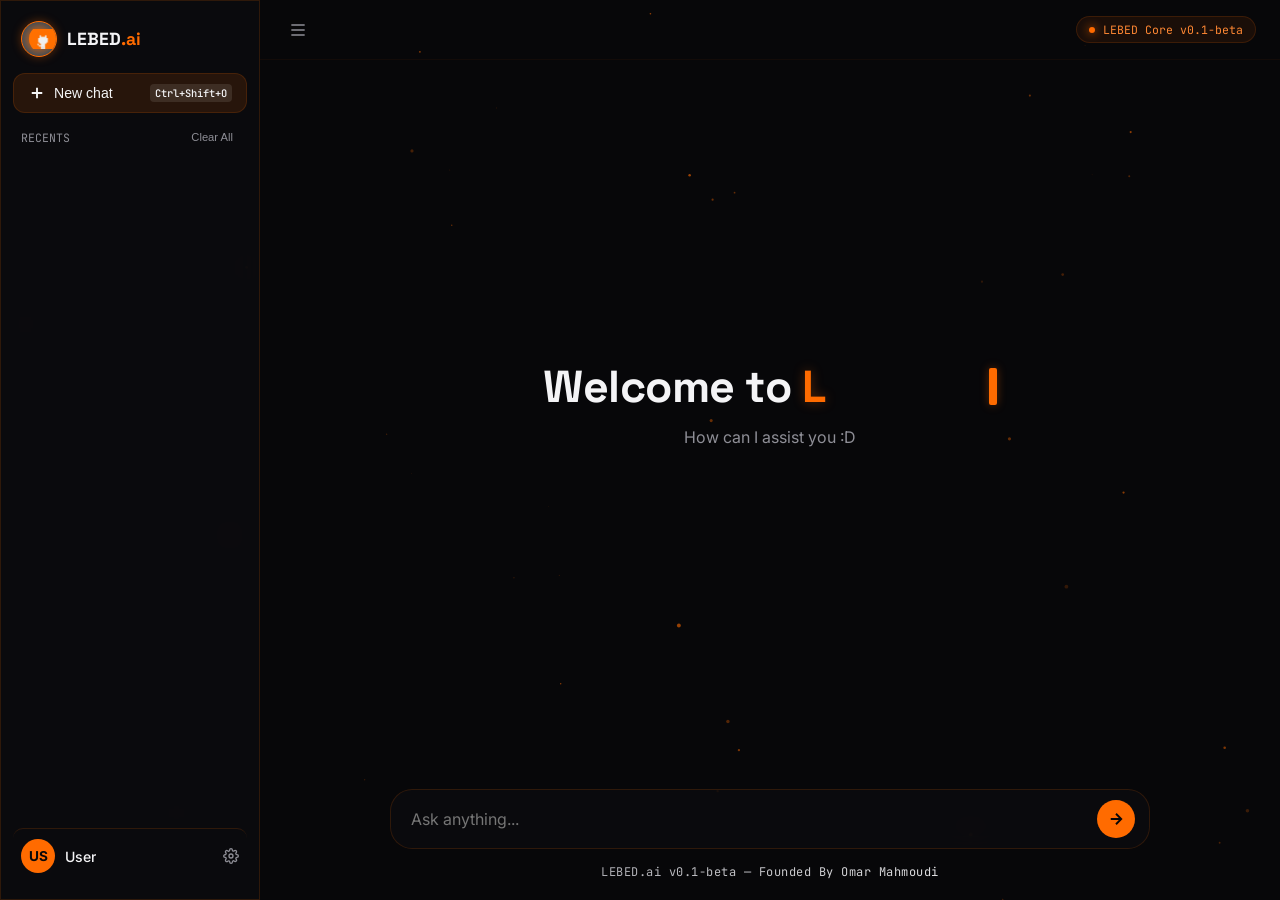
==== index.html @ bb38a50b "Update index.html" ====
<!DOCTYPE html>
<html lang="en">
<head>
<meta charset="UTF-8">
<meta name="viewport" content="width=device-width, initial-scale=1.0, maximum-scale=1.0, user-scalable=no">
<title>LEBED.ai v0.1-beta — Founded By Omar Mahmoudi</title>
<link rel="preconnect" href="https://fonts.googleapis.com">
<link href="https://fonts.googleapis.com/css2?family=Cinzel:wght@700&family=Inter:wght@400;500;600&family=JetBrains+Mono:wght@400;500;700&family=Orbitron:wght@700&family=Press+Start+2P&family=Space+Grotesk:wght@500;600;700&display=swap" rel="stylesheet">
<link rel="stylesheet" href="styles.css">
<link rel="icon" type="image/png" href="logo pref.png">
</head>
  
<body>

<canvas id="canvas-bg"></canvas>

<div class="app-layout">
  
  <aside class="sidebar">
    <div class="sidebar-header">
      <div class="brand">
        <div class="logo-core">
  <img src="logoprof.png" alt="Logo">
</div>
        <div class="brand-title">LEBED<span>.ai</span></div>
      </div>
     
    </div>

    <button class="new-chat-btn" id="newChatBtn">
      <div style="display: flex; align-items: center; gap: 8px;">
        <svg width="18" height="18" fill="none" stroke="currentColor" stroke-width="2.5" viewBox="0 0 24 24"><path d="M12 5v14M5 12h14"></path></svg>
        <span>New chat</span>
      </div>
      <span class="shortcut-tag">Ctrl+Shift+O</span>
    </button>

    <div class="recents-header">
      <span class="recents-title">Recents</span>
      <button class="clear-all-btn" id="clearAllBtn" title="Clear all history">Clear All</button>
    </div>

    <div class="history-list" id="historyList"></div>

    <div class="user-profile" id="userProfileCard">
      <div class="user-info">
        <div class="user-avatar" id="sidebarAvatar">U</div>
        <div class="user-name" id="sidebarUserName">User Profile</div>
      </div>
      <svg width="16" height="16" fill="none" stroke="currentColor" stroke-width="2" viewBox="0 0 24 24" style="color:var(--muted);"><path d="M12 15a3 3 0 100-6 3 3 0 000 6z"/><path d="M19.4 15a1.65 1.65 0 00.33 1.82l.06.06a2 2 0 010 2.83 2 2 0 01-2.83 0l-.06-.06a1.65 1.65 0 00-1.82-.33 1.65 1.65 0 00-1 1.51V21a2 2 0 01-2 2 2 2 0 01-2-2v-.09A1.65 1.65 0 009 19.4a1.65 1.65 0 00-1.82.33l-.06.06a2 2 0 01-2.83 0 2 2 0 010-2.83l.06-.06a1.65 1.65 0 00.33-1.82 1.65 1.65 0 00-1.51-1H3a2 2 0 01-2-2 2 2 0 012-2h.09A1.65 1.65 0 004.6 9a1.65 1.65 0 00-.33-1.82l-.06-.06a2 2 0 010-2.83 2 2 0 012.83 0l.06.06a1.65 1.65 0 001.82.33H9a1.65 1.65 0 001-1.51V3a2 2 0 012-2 2 2 0 012 2v.09a1.65 1.65 0 001 1.51 1.65 1.65 0 001.82-.33l.06-.06a2 2 0 012.83 0 2 2 0 010 2.83l-.06.06a1.65 1.65 0 00-.33 1.82V9a1.65 1.65 0 001.51 1H21a2 2 0 012 2 2 2 0 01-2 2h-.09a1.65 1.65 0 00-1.51 1z"/></svg>
    </div>
    
  </aside>

  <main class="main-workspace">
    <header>
      <div class="header-actions">

         <button id="toggleSidebar" style="background:none; border:none; color:var(--muted); cursor:pointer; padding: 4px; display: flex; align-items: center; justify-content: center;">
        <svg width="20" height="20" fill="none" stroke="currentColor" stroke-width="2" viewBox="0 0 24 24"><path d="M4 6h16M4 12h16M4 18h16"></path></svg>
      </button>
      </div>

      <div class="status-badge">
        <span class="status-dot"></span>
        <span>LEBED Core v0.1-beta</span>
      </div>
    </header>

    <div class="chat-viewport" id="chatViewport">
      <div class="chat-container">
        <div class="hero-greeting" id="heroGreeting">
          <div class="typewriter-title">
            <div id="typewriterContainer"></div><span class="cursor"></span>
          </div>
          <p>How can I assist you :D </p>
        </div>
        <div class="message-list" id="messageList"></div>
      </div>
    </div>

    <div class="input-wrapper">
      <div class="prompt-box">
        <input type="text" id="userInput" class="prompt-input" placeholder="Ask anything..." autocomplete="off">
        <button class="action-btn" id="sendBtn">
          <svg width="18" height="18" fill="none" stroke="currentColor" stroke-width="2.5" viewBox="0 0 24 24"><path d="M5 12h14M12 5l7 7-7 7"></path></svg>
        </button>
      </div>
      <div class="input-footer">
        LEBED.ai v0.1-beta — Founded By Omar Mahmoudi
      </div>
    </div>
  </main>

</div>

<div class="modal-overlay" id="profileModal">
  <div class="modal-card">
    <div class="modal-header">
      <div class="modal-title">User Profile</div>
      <button class="close-modal-btn" onclick="closeModal('profileModal')">&times;</button>
    </div>
    <div class="modal-body">
      <input type="file" id="avatarFileInput" accept="image/*" style="display: none;">
      <div class="avatar-upload-wrapper" id="uploadAvatarTrigger" title="Click to upload image">
        <div class="modal-avatar-preview" id="modalAvatarPreview">U</div>
        <div class="upload-overlay-ic">
          <svg width="22" height="22" fill="none" stroke="currentColor" stroke-width="2" viewBox="0 0 24 24"><path d="M23 19a2 2 0 01-2 2H3a2 2 0 01-2-2V8a2 2 0 012-2h4l2-3h6l2 3h4a2 2 0 012 2z"/><circle cx="12" cy="13" r="4"/></svg>
        </div>
      </div>
      <div class="form-group">
        <label class="form-label">Display Name</label>
        <input type="text" class="form-input" id="nameInput" placeholder="Your Name">
      </div>
    </div>
    <div class="modal-footer">
      <button class="btn btn-cancel" onclick="closeModal('profileModal')">Cancel</button>
      <button class="btn btn-save" id="saveProfileBtn">Save</button>
    </div>
  </div>
</div>

<div class="modal-overlay" id="settingsModal">
  <div class="modal-card">
    <div class="modal-header">
      <div class="modal-title">API Configuration</div>
      <button class="close-modal-btn" onclick="closeModal('settingsModal')">&times;</button>
    </div>
    <div class="modal-body">
      <div class="form-group">
        <label class="form-label">API Endpoint</label>
        <input type="text" class="form-input" id="apiEndpointInput" placeholder="https://openrouter.ai/api/v1/chat/completions">
      </div>
      <div class="form-group">
        <label class="form-label">API Key</label>
        <input type="password" class="form-input" id="apiKeyInput" placeholder="sk-or-v1-...">
      </div>
      <div class="form-group">
        <label class="form-label">Model Name</label>
        <input type="text" class="form-input" id="apiModelInput" placeholder="openai/gpt-4o-mini">
      </div>
    </div>
    <div class="modal-footer">
      <button class="btn btn-cancel" onclick="closeModal('settingsModal')">Cancel</button>
      <button class="btn btn-save" id="saveSettingsBtn">Save Configuration</button>
    </div>
  </div>
</div>

<div id="cmdPalette">
  <input type="text" id="cmdInput" placeholder="Command...">
  <div id="cmdList">
    <div class="cmd-item active">Switch Font <span>Ctrl+F</span></div>
    <div class="cmd-item">Clear Chat <span>Ctrl+L</span></div>
  </div>
</div>

<script src="script.js"></script>

</body>
</html>
---- styles.css ----
:root {
  --bg: #070709;
  --sidebar-bg: #0C0C0F;
  --card: rgba(22, 22, 27, 0.75);
  --card-border: rgba(255, 107, 0, 0.15);
  --primary: #FF6B00;
  --primary-light: #FF8833;
  --primary-glow: rgba(255, 107, 0, 0.35);
  --text: #F4F4F6;
  --muted: #8E8E96;
  --danger: #FF4D4D;
  --mono: 'JetBrains Mono', monospace;
  --display: 'Space Grotesk', sans-serif;
  --body: 'Inter', sans-serif;
  --glass-bg: rgba(12, 12, 15, 0.75);
  --glass-blur: blur(12px);
  --border-glow: rgba(255, 107, 0, 0.2);
}

* { margin: 0; padding: 0; box-sizing: border-box; }

/* Custom Scrollbar */
::-webkit-scrollbar { width: 6px; }
::-webkit-scrollbar-thumb { background: var(--primary); border-radius: 10px; }
::-webkit-scrollbar-track { background: transparent; }

html, body {
  height: 100%;
  background: var(--bg);
  color: var(--text);
  font-family: var(--body);
  overflow: hidden;
}

#canvas-bg {
  position: fixed;
  inset: 0;
  z-index: 0;
  pointer-events: none;
}

.app-layout {
  display: flex;
  height: 100vh;
  width: 100vw;
  position: relative;
  z-index: 1;
}

/* Glassmorphism Classes */
.sidebar, .card, .modal-card, .prompt-box {
  background: var(--glass-bg) !important;
  backdrop-filter: var(--glass-blur) !important;
  border: 1px solid var(--card-border) !important;
}

/* Smooth Transitions & Active States */
button, .history-item {
  transition: all 0.25s cubic-bezier(0.16, 1, 0.3, 1) !important;
}

button:active { transform: scale(0.95); }

/* Message Arrival Animation */
@keyframes fadeInSlideUp {
  from { opacity: 0; transform: translateY(20px); }
  to { opacity: 1; transform: translateY(0); }
}

.msg-row {
  animation: fadeInSlideUp 0.4s ease-out forwards;
}

/* Loading Spinner Animation */
@keyframes spin {
  0%, 100% { opacity: 0.3; }
  50% { opacity: 1; }
}

.msg-row.loading .bubble.spinner {
  display: flex;
  gap: 4px;
  align-items: center;
  padding: 8px 12px;
}

.msg-row.loading .bubble.spinner span {
  width: 8px;
  height: 8px;
  border-radius: 50%;
  background: var(--primary);
  animation: spin 1.4s infinite;
}

.msg-row.loading .bubble.spinner span:nth-child(1) { animation-delay: 0s; }
.msg-row.loading .bubble.spinner span:nth-child(2) { animation-delay: 0.2s; }
.msg-row.loading .bubble.spinner span:nth-child(3) { animation-delay: 0.4s; }

/* Focus Glow for Input */
.prompt-box:focus-within {
  box-shadow: 0 0 15px var(--border-glow);
  border-color: var(--primary) !important;
}

/* SIDEBAR */
aside.sidebar {
  width: 260px;
  background: var(--sidebar-bg);
  border-right: 1px solid var(--card-border);
  display: flex;
  flex-direction: column;
  padding: 16px 12px;
  flex-shrink: 0;
  z-index: 10;
  transition: width 0.3s ease, padding 0.3s ease;
}

/* Collapsed Sidebar State */
aside.sidebar.collapsed {
  width: 70px;
  padding: 16px 8px;
}

aside.sidebar.collapsed .brand-title,
aside.sidebar.collapsed .recents-title,
aside.sidebar.collapsed .new-chat-btn span,
aside.sidebar.collapsed .history-title,
aside.sidebar.collapsed .user-name,
aside.sidebar.collapsed .shortcut-tag {
  display: none;
}

aside.sidebar.collapsed .logo-core {
  width: 36px;
  height: 36px;
  font-size: 1.1rem;
}

aside.sidebar.collapsed .new-chat-btn {
  padding: 10px;
  justify-content: center;
}

aside.sidebar.collapsed .history-item {
  justify-content: center;
}

aside.sidebar.collapsed .item-menu-btn {
  opacity: 0;
}

aside.sidebar.collapsed .clear-all-btn {
  display: none;
}

aside.sidebar.collapsed .user-info {
  justify-content: center;
}

.sidebar-header {
  display: flex;
  align-items: center;
  justify-content: space-between;
  padding: 4px 8px 16px 8px;
}

.brand { display: flex; align-items: center; gap: 10px; }

.logo-core {
  width: 28px;
  height: 28px;
  background: radial-gradient(circle, var(--primary) 0%, transparent 70%);
  border: 1px solid var(--primary);
  border-radius: 8px;
  display: flex;
  align-items: center;
  justify-content: center;
  font-family: var(--mono);
  font-weight: 700;
  font-size: 0.75rem;
  color: #FFF;
  box-shadow: 0 0 10px var(--primary-glow);
}

.brand-title { font-family: var(--display); font-weight: 700; font-size: 1.1rem; }
.brand-title span { color: var(--primary); }

.version-badge {
  font-family: var(--mono);
  font-size: 0.65rem;
  background: rgba(255, 107, 0, 0.12);
  border: 1px solid var(--card-border);
  color: var(--primary-light);
  padding: 2px 6px;
  border-radius: 6px;
}

.new-chat-btn {
  background: rgba(255, 107, 0, 0.12);
  border: 1px solid var(--card-border);
  color: var(--text);
  padding: 10px 14px;
  border-radius: 12px;
  font-size: 0.88rem;
  font-weight: 500;
  display: flex;
  align-items: center;
  justify-content: space-between;
  cursor: pointer;
  transition: all 0.25s cubic-bezier(0.16, 1, 0.3, 1);
  margin-bottom: 16px;
}

.new-chat-btn:hover {
  background: var(--primary);
  color: #070709;
  box-shadow: 0 0 18px var(--primary-glow);
}

.shortcut-tag {
  font-family: var(--mono);
  font-size: 0.65rem;
  background: rgba(255,255,255,0.1);
  padding: 2px 5px;
  border-radius: 4px;
}

.recents-header {
  display: flex;
  align-items: center;
  justify-content: space-between;
  padding: 0 8px 8px 8px;
}

.recents-title {
  font-family: var(--mono);
  font-size: 0.72rem;
  color: var(--muted);
  text-transform: uppercase;
}

.clear-all-btn {
  background: transparent;
  border: none;
  color: var(--muted);
  font-size: 0.7rem;
  cursor: pointer;
  padding: 2px 6px;
  border-radius: 4px;
  transition: all 0.2s;
}

.clear-all-btn:hover { color: var(--danger); background: rgba(255, 77, 77, 0.1); }

.history-list {
  flex: 1;
  overflow-y: auto;
  display: flex;
  flex-direction: column;
  gap: 4px;
}

.history-list::-webkit-scrollbar { width: 4px; }
.history-list::-webkit-scrollbar-thumb { background: rgba(255,107,0,0.15); border-radius: 2px; }

.history-item {
  position: relative;
  display: flex;
  align-items: center;
  justify-content: space-between;
  padding: 8px 10px;
  border-radius: 8px;
  color: #C0C0C6;
  font-size: 0.85rem;
  cursor: pointer;
  transition: all 0.2s ease;
}

.history-item.active {
  background: rgba(255, 107, 0, 0.15);
  border: 1px solid rgba(255, 107, 0, 0.3);
  color: #FFF;
}

.history-item:hover:not(.active) { color: var(--text); background: rgba(255, 107, 0, 0.08); }
.history-title { white-space: nowrap; overflow: hidden; text-overflow: ellipsis; flex: 1; margin-right: 6px; }

.item-menu-btn {
  opacity: 0; background: transparent; border: none; color: var(--muted);
  cursor: pointer; padding: 2px 4px; border-radius: 4px; display: flex;
  align-items: center; justify-content: center;
}

.history-item:hover .item-menu-btn { opacity: 1; }

.dropdown-menu {
  display: none; position: absolute; right: 8px; top: 32px;
  background: #16161B; border: 1px solid var(--card-border);
  border-radius: 10px; padding: 6px; box-shadow: 0 10px 25px rgba(0,0,0,0.5);
  z-index: 100; min-width: 120px;
}

.dropdown-menu.active { display: flex; flex-direction: column; gap: 2px; }

.dropdown-opt {
  background: transparent; border: none; color: var(--text); padding: 6px 10px;
  font-size: 0.78rem; border-radius: 6px; display: flex; align-items: center; gap: 8px;
  cursor: pointer; width: 100%;
}

.dropdown-opt:hover { background: rgba(255,255,255,0.06); }
.dropdown-opt.delete:hover { background: rgba(255, 77, 77, 0.15); color: var(--danger); }

/* USER PROFILE FOOTER */
.user-profile {
  display: flex;
  align-items: center;
  justify-content: space-between;
  padding: 10px 8px;
  border-top: 1px solid var(--card-border);
  margin-top: auto;
  border-radius: 10px;
  cursor: pointer;
  transition: background 0.2s;
}

.user-profile:hover { background: rgba(255, 107, 0, 0.08); }
.user-info { display: flex; align-items: center; gap: 10px; overflow: hidden; }

.user-avatar {
  width: 34px; height: 34px; border-radius: 50%;
  background: var(--primary); color: #070709; font-weight: 700;
  font-size: 0.85rem; display: flex; align-items: center; justify-content: center;
  background-size: cover; background-position: center; flex-shrink: 0;
  border: 1px solid var(--card-border);
}

.user-name { font-size: 0.88rem; font-weight: 500; white-space: nowrap; overflow: hidden; text-overflow: ellipsis; }

/* WORKSPACE */
.main-workspace {
  flex: 1; display: flex; flex-direction: column; height: 100vh; position: relative;
}

header {
  height: 60px; display: flex; align-items: center; justify-content: space-between;
  padding: 0 24px; border-bottom: 1px solid rgba(255,107,0,0.05);
}

.header-actions { display: flex; align-items: center; gap: 12px; }

.status-badge {
  font-family: var(--mono); font-size: 0.72rem; color: var(--primary-light);
  background: rgba(255, 107, 0, 0.08); border: 1px solid var(--card-border);
  padding: 5px 12px; border-radius: 20px; display: flex; align-items: center; gap: 8px;
}

.status-dot {
  width: 6px; height: 6px; background: var(--primary); border-radius: 50%;
  box-shadow: 0 0 10px var(--primary); animation: blink 1.8s infinite;
}

@keyframes blink { 0%, 100% { opacity: 1; } 50% { opacity: 0.3; } }

.chat-viewport {
  flex: 1; overflow-y: auto; padding: 20px; display: flex;
  flex-direction: column; align-items: center;
}

.chat-container { width: 100%; max-width: 800px; display: flex; flex-direction: column; gap: 24px; margin: auto 0; }

/* ULTRA SMOOTH TYPEWRITER GREETING */
.hero-greeting { text-align: center; }

.typewriter-title {
  font-size: clamp(1.6rem, 4vw, 2.8rem);
  font-weight: 700;
  margin-bottom: 12px;
  letter-spacing: -0.5px;
  display: inline-flex;
  align-items: center;
  justify-content: center;
  color: var(--text);
  min-height: 1.2em;
}

.char {
  display: inline-block;
  opacity: 0;
  transform: translateY(4px) scale(0.95);
  transition: opacity 0.28s cubic-bezier(0.16, 1, 0.3, 1), 
              transform 0.28s cubic-bezier(0.16, 1, 0.3, 1),
              font-family 0.4s ease,
              color 0.3s ease;
  will-change: opacity, transform;
}

.char.visible {
  opacity: 1;
  transform: translateY(0) scale(1);
}

.char.deleting {
  opacity: 0;
  transform: translateY(-4px) scale(0.9);
}

.char.highlight {
  color: var(--primary);
  text-shadow: 0 0 12px var(--primary-glow);
}

.cursor {
  display: inline-block;
  width: 8px;
  height: 0.82em;
  background: var(--primary);
  margin-left: 6px;
  border-radius: 2px;
  vertical-align: middle;
  box-shadow: 0 0 10px var(--primary-glow);
  animation: smoothCursorGlow 1.2s infinite ease-in-out;
}

@keyframes smoothCursorGlow {
  0%, 100% { opacity: 1; filter: drop-shadow(0 0 8px var(--primary)); }
  50% { opacity: 0.25; filter: drop-shadow(0 0 2px var(--primary)); }
}

.hero-greeting p { color: var(--muted); font-size: 1rem; font-family: var(--body); }

.message-list { display: flex; flex-direction: column; gap: 22px; width: 100%; padding-bottom: 20px; }

.msg-row { display: flex; gap: 12px; max-width: 88%; position: relative; }
.msg-row.user { align-self: flex-end; flex-direction: row-reverse; }
.msg-row.ai { align-self: flex-start; }

.avatar {
  width: 34px; height: 34px; border-radius: 10px;
  display: flex; align-items: center; justify-content: center;
  font-family: var(--mono); font-size: 0.75rem; font-weight: 700;
  flex-shrink: 0; background-size: cover; background-position: center;
}

.user .avatar { background-color: rgba(255,255,255,0.05); border: 1px solid rgba(255,255,255,0.1); }
.ai .avatar { background-color: var(--primary); color: #070709; }

.msg-content { display: flex; flex-direction: column; gap: 4px; }
.user .msg-content { align-items: flex-end; }

.bubble { padding: 14px 18px; border-radius: 16px; font-size: 0.95rem; line-height: 1.6; white-space: pre-wrap; word-break: break-word; }
.user .bubble { background: rgba(255, 107, 0, 0.12); border: 1px solid rgba(255, 107, 0, 0.3); border-top-right-radius: 4px; }
.ai .bubble { background: var(--card); border: 1px solid var(--card-border); border-top-left-radius: 4px; }

.msg-toolbar { display: flex; align-items: center; gap: 8px; opacity: 0; transition: opacity 0.2s; margin-top: 2px; }
.msg-row:hover .msg-toolbar { opacity: 1; }

.tool-btn {
  background: transparent; border: none; color: var(--muted); cursor: pointer;
  font-size: 0.75rem; padding: 2px 6px; border-radius: 4px; display: flex; align-items: center; gap: 4px;
}
.tool-btn:hover { color: var(--text); background: rgba(255,255,255,0.08); }

.timestamp { font-family: var(--mono); font-size: 0.65rem; color: var(--muted); }

.input-wrapper { width: 100%; max-width: 800px; margin: 0 auto; padding: 0 20px 20px 20px; }

.prompt-box {
  background: var(--card); border: 1px solid var(--card-border);
  border-radius: 22px; padding: 10px 14px 10px 20px; display: flex; align-items: center; gap: 14px;
  transition: border-color 0.25s, box-shadow 0.25s;
}

.prompt-box:focus-within {
  border-color: var(--primary);
  box-shadow: 0 0 15px rgba(255, 107, 0, 0.15);
}

.prompt-input {
  flex: 1; background: transparent; border: none; outline: none;
  color: var(--text); font-family: var(--body); font-size: 1rem;
}

.action-btn {
  background: var(--primary); color: #070709; border: none;
  width: 38px; height: 38px; border-radius: 50%; display: flex;
  align-items: center; justify-content: center; cursor: pointer; transition: transform 0.2s, box-shadow 0.2s;
}

.action-btn:hover { box-shadow: 0 0 12px var(--primary-glow); }
.action-btn:active { transform: scale(0.92); }

.input-footer {
  text-align: center;
  font-family: var(--mono);
  font-size: 0.75rem;
  color: var(--muted);
  margin-top: 15px;
  background: linear-gradient(90deg, #8E8E96 0%, #FFFFFF 50%, #8E8E96 100%);
  background-size: 200% 100%;
  -webkit-background-clip: text;
  background-clip: text;
  -webkit-text-fill-color: transparent;
  animation: shine 3s infinite linear;
  letter-spacing: 0.5px;
}

@keyframes shine {
  0% { background-position: 200% 0; }
  100% { background-position: -200% 0; }
}

/* MODALS */
.modal-overlay {
  display: none; position: fixed; inset: 0; background: rgba(0,0,0,0.75); backdrop-filter: blur(8px); z-index: 1000; align-items: center; justify-content: center;
}
.modal-overlay.active { display: flex; }

.modal-card {
  background: #121216; border: 1px solid var(--card-border); border-radius: 20px;
  width: 100%; max-width: 460px; padding: 24px; box-shadow: 0 20px 50px rgba(0,0,0,0.8);
  display: flex; flex-direction: column; gap: 20px;
  animation: modalIn 0.25s cubic-bezier(0.16, 1, 0.3, 1);
}

@keyframes modalIn { from { transform: scale(0.92); opacity: 0; } to { transform: scale(1); opacity: 1; } }

.modal-header { display: flex; justify-content: space-between; align-items: center; }
.modal-title { font-family: var(--display); font-size: 1.2rem; font-weight: 700; }
.close-modal-btn { background: transparent; border: none; color: var(--muted); cursor: pointer; font-size: 1.2rem; }

.modal-body { display: flex; flex-direction: column; gap: 16px; }

.avatar-upload-wrapper { position: relative; width: 80px; height: 80px; border-radius: 50%; cursor: pointer; margin: 0 auto; }

.modal-avatar-preview {
  width: 100%; height: 100%; border-radius: 50%; background: var(--primary);
  color: #070709; font-family: var(--display); font-weight: 700; font-size: 1.8rem;
  display: flex; align-items: center; justify-content: center; background-size: cover;
  background-position: center; border: 2px solid var(--primary);
}

.upload-overlay-ic {
  position: absolute; inset: 0; background: rgba(0, 0, 0, 0.5); border-radius: 50%;
  display: flex; align-items: center; justify-content: center; opacity: 0; transition: opacity 0.2s; color: #FFF;
}
.avatar-upload-wrapper:hover .upload-overlay-ic { opacity: 1; }

.form-group { width: 100%; display: flex; flex-direction: column; gap: 6px; }
.form-label { font-family: var(--mono); font-size: 0.72rem; color: var(--muted); text-transform: uppercase; }

.form-input {
  background: rgba(255,255,255,0.04); border: 1px solid var(--card-border);
  border-radius: 10px; padding: 10px 14px; color: var(--text); font-family: var(--mono); font-size: 0.88rem; outline: none;
}
.form-input:focus { border-color: var(--primary); }

.modal-footer { display: flex; justify-content: flex-end; gap: 10px; }

.btn { padding: 9px 18px; border-radius: 10px; font-size: 0.85rem; font-weight: 600; cursor: pointer; border: none; transition: all 0.2s; }
.btn-cancel { background: transparent; color: var(--muted); }
.btn-cancel:hover { background: rgba(255,255,255,0.05); color: var(--text); }
.btn-save { background: var(--primary); color: #070709; }
.btn-save:hover { box-shadow: 0 0 15px var(--primary-glow); }
/* Command Palette Style */
#cmdPalette {
  display: none; position: fixed; top: 20%; left: 50%; transform: translateX(-50%);
  width: 500px; background: #0C0C0F; border: 1px solid var(--card-border);
  border-radius: 16px; padding: 12px; box-shadow: 0 20px 50px rgba(0,0,0,0.8);
  z-index: 2000;
}
#cmdInput {
  width: 100%; background: transparent; border: none; outline: none;
  color: white; font-family: var(--mono); padding: 10px; font-size: 1rem;
}
.cmd-item {
  padding: 10px; color: var(--muted); cursor: pointer; border-radius: 8px;
  display: flex; justify-content: space-between; font-family: var(--mono);
}
.cmd-item.active { background: var(--primary); color: #000; }
}
.header-actions {
  display: flex;
  align-items: center;
  gap: 15px; /* Adds space between the button and the badge */
}
/* هذا الكود يخدم كان في الشاشات الصغيرة (تلفونات) */
@media (max-width: 768px) {
  .sidebar {
    position: fixed;
    top: 0;
    left: -280px; /* نخبيوه على اليسار */
    height: 100vh;
    z-index: 1000;
    transition: 0.3s; /* باش تظهر الحركة ناعمة */
  }

  /* كلاس جديد باش تظهره كيف تنزل على البوتون */
  .sidebar.active {
    left: 0;
  }
}
.logo-core {
  width: 36px;
  height: 36px;
  background-color: #4A4D52;   /* اللون الرمادي متاع الخلفية */
  border-radius: 50%;          /* دائرية 100% */
  display: flex;
  align-items: center;
  justify-content: center;
  overflow: hidden;            /* يمنع البروز للخارج */
  box-sizing: border-box;
  padding: 3px;                /* مسافة صغيرة باش تظهر خلفية الدائرة الرمادية داير وراير */
}

.logo-core img {
  width: 100%;
  height: 100%;
  object-fit: contain;         /* بدّلنا cover بـ contain باش تظهر التصويرة كاملة في الوسط وما تتقصّش */
  border-radius: 50%;          /* يضمن إن الصورة نفسها تتصنع على شكل دائري */
}
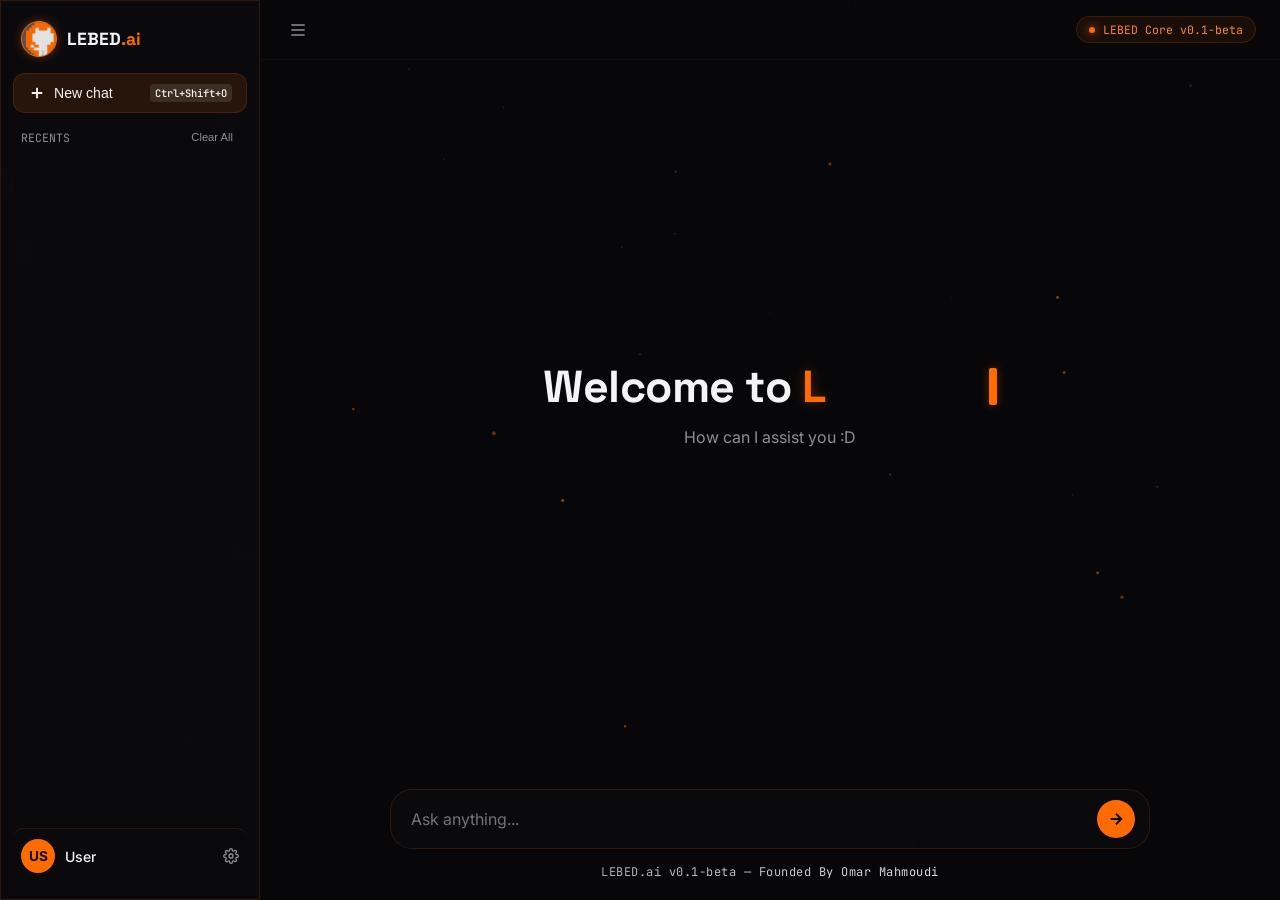
==== commit b08bf663: "Update index.html" ====
--- a/index.html
+++ b/index.html
@@ -20,7 +20,7 @@
     <div class="sidebar-header">
       <div class="brand">
         <div class="logo-core">
-  <img src="logoprof.png" alt="Logo">
+  <img src="logo pref.png" alt="Logo">
 </div>
         <div class="brand-title">LEBED<span>.ai</span></div>
       </div>
--- a/styles.css
+++ b/styles.css
@@ -600,22 +600,33 @@
     left: 0;
   }
 }
+/* LEBED.ai Logo Container */
 .logo-core {
-  width: 36px;
-  height: 36px;
-  background-color: #4A4D52;   /* اللون الرمادي متاع الخلفية */
-  border-radius: 50%;          /* دائرية 100% */
-  display: flex;
-  align-items: center;
-  justify-content: center;
-  overflow: hidden;            /* يمنع البروز للخارج */
+  /* Step 1: Create a consistent, square container */
+  width: 36px;                 /* Adjust size as needed */
+  height: 36px;                /* Must match width for a circle */
+  
+  /* Step 2: Apply the grey circular background to the container */
+  background-color: #4A4D52;   /* A professional grey color */
+  border-radius: 50%;          /* Makes the container a perfect circle */
+  
+  /* Step 3: Precisely center the logo image inside the circle */
+  display: flex;
+  align-items: center;        /* Centered vertically */
+  justify-content: center;     /* Centered horizontally */
+  
+  /* Step 4: Ensure nothing spills out of the circle */
+  overflow: hidden;
+  
+  /* Step 5: Prevent layout shifts */
   box-sizing: border-box;
-  padding: 3px;                /* مسافة صغيرة باش تظهر خلفية الدائرة الرمادية داير وراير */
-}
-
+}
+
+/* LEBED.ai Logo Image (Inside the container) */
 .logo-core img {
-  width: 100%;
-  height: 100%;
-  object-fit: contain;         /* بدّلنا cover بـ contain باش تظهر التصويرة كاملة في الوسط وما تتقصّش */
-  border-radius: 50%;          /* يضمن إن الصورة نفسها تتصنع على شكل دائري */
-}
+  /* Step 6: This is the fix. Scale the image down to fit INSIDE the container. */
+  max-width: 100%;            
+  max-height: 100%;            
+  
+
+  object-fit: contain;
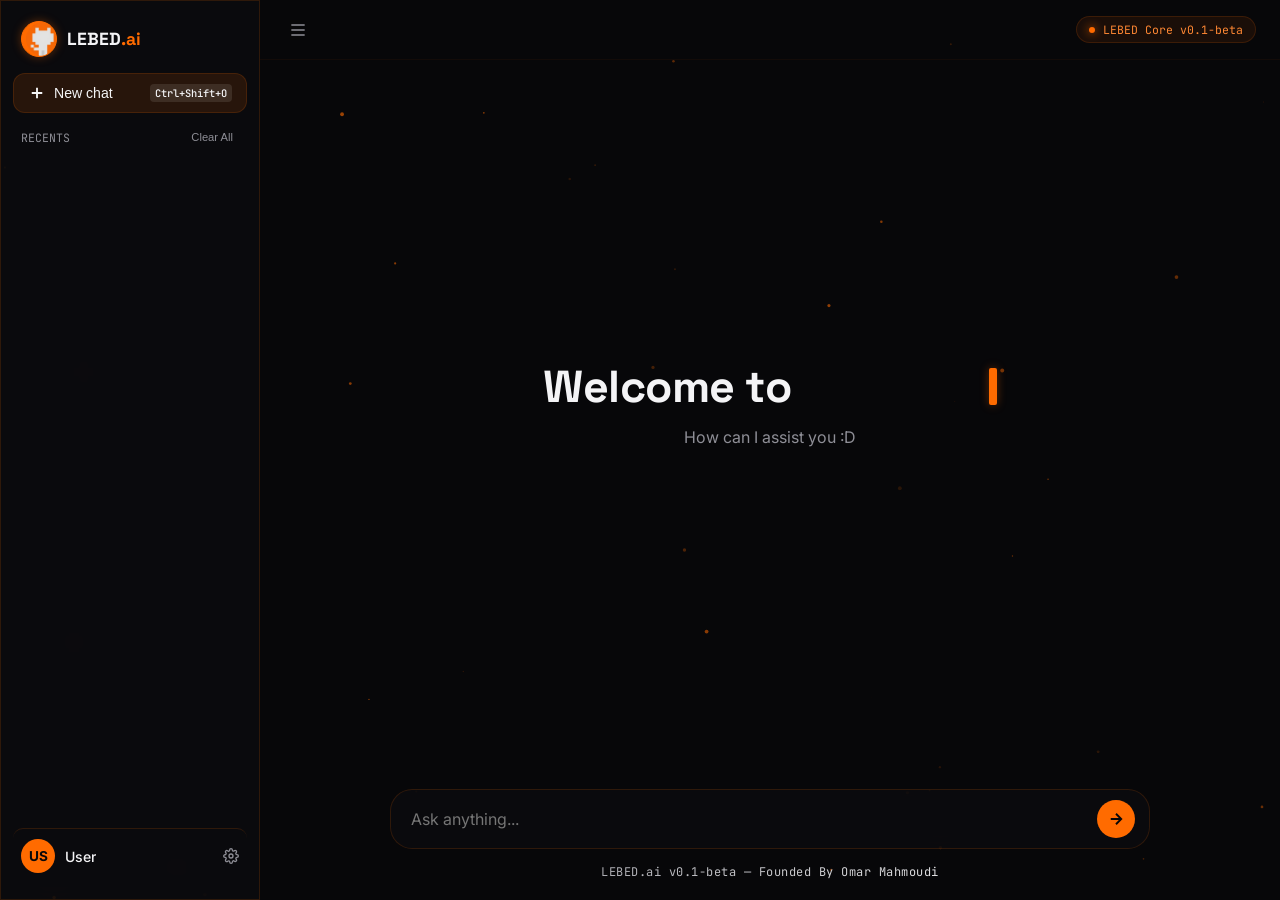
==== commit b4174bca: "Update index.html" ====
--- a/index.html
+++ b/index.html
@@ -3,6 +3,7 @@
 <head>
 <meta charset="UTF-8">
 <meta name="viewport" content="width=device-width, initial-scale=1.0, maximum-scale=1.0, user-scalable=no">
+<meta http-equiv="Content-Security-Policy" content="upgrade-insecure-requests">
 <title>LEBED.ai v0.1-beta — Founded By Omar Mahmoudi</title>
 <link rel="preconnect" href="https://fonts.googleapis.com">
 <link href="https://fonts.googleapis.com/css2?family=Cinzel:wght@700&family=Inter:wght@400;500;600&family=JetBrains+Mono:wght@400;500;700&family=Orbitron:wght@700&family=Press+Start+2P&family=Space+Grotesk:wght@500;600;700&display=swap" rel="stylesheet">
--- a/styles.css
+++ b/styles.css
@@ -584,49 +584,66 @@
   align-items: center;
   gap: 15px; /* Adds space between the button and the badge */
 }
-/* هذا الكود يخدم كان في الشاشات الصغيرة (تلفونات) */
 @media (max-width: 768px) {
   .sidebar {
     position: fixed;
     top: 0;
-    left: -280px; /* نخبيوه على اليسار */
+    left: -280px; /* مخفية على اليسار */
+    width: 280px;  /* تأكد إن العرض محدد */
     height: 100vh;
-    z-index: 1000;
-    transition: 0.3s; /* باش تظهر الحركة ناعمة */
+    z-index: 9999; /* رقم عالي باش تظهر فوق كل شي في الصفحة */
+    transition: left 0.3s ease-in-out; /* حركة سلسة */
+    box-shadow: 2px 0 10px rgba(0, 0, 0, 0.5); /* ضل باش تبان طالعة فوق الصفحة */
   }
 
-  /* كلاس جديد باش تظهره كيف تنزل على البوتون */
+  /* كي نزيدو كلاس active تخرج الـ sidebar */
   .sidebar.active {
-    left: 0;
+    left: 0 !important;
   }
 }
-/* LEBED.ai Logo Container */
 .logo-core {
-  /* Step 1: Create a consistent, square container */
-  width: 36px;                 /* Adjust size as needed */
-  height: 36px;                /* Must match width for a circle */
+  width: 36px;
+  height: 36px;
+  background-color: #FF6A00;
+  border-radius: 50%;
+  display: flex;
+  align-items: center;
+  justify-content: center;
+  overflow: hidden;
+  padding: 0;             
+}
+
+.logo-core img {
+  width: 100%;
+  height: 100%;
+  object-fit: fill;        
+  border-radius: 50%;
+  display: block;
+}
+
+
+#toggleSidebar {
+  background: none;
+  border: none;
+  color: var(--muted);
+  cursor: pointer;
+  padding: 10px; /* كبرنا المساحة شوية باش صبعك يجيبها بالساهل في التلفون */
+  display: flex;
+  align-items: center;
+  justify-content: center;
   
-  /* Step 2: Apply the grey circular background to the container */
-  background-color: #4A4D52;   /* A professional grey color */
-  border-radius: 50%;          /* Makes the container a perfect circle */
+  /* يمنع تحديد النص وظهران القائمة متاع Copy/Select */
+  user-select: none;
+  -webkit-user-select: none;
+  -webkit-touch-callout: none;
   
-  /* Step 3: Precisely center the logo image inside the circle */
-  display: flex;
-  align-items: center;        /* Centered vertically */
-  justify-content: center;     /* Centered horizontally */
-  
-  /* Step 4: Ensure nothing spills out of the circle */
-  overflow: hidden;
-  
-  /* Step 5: Prevent layout shifts */
-  box-sizing: border-box;
-}
-
-/* LEBED.ai Logo Image (Inside the container) */
-.logo-core img {
-  /* Step 6: This is the fix. Scale the image down to fit INSIDE the container. */
-  max-width: 100%;            
-  max-height: 100%;            
-  
-
-  object-fit: contain;
+  /* تحسين الاستجابة للتاتش على التلفونات */
+  touch-action: manipulation;
+  position: relative;
+  z-index: 100; /* يضمن إن الزر جاي فوق كل شي وماهوش متغطي */
+}
+
+/* يضمن إن الـ SVG داخل الزر ما يعطلش النزلة */
+#toggleSidebar svg {
+  pointer-events: none;
+}
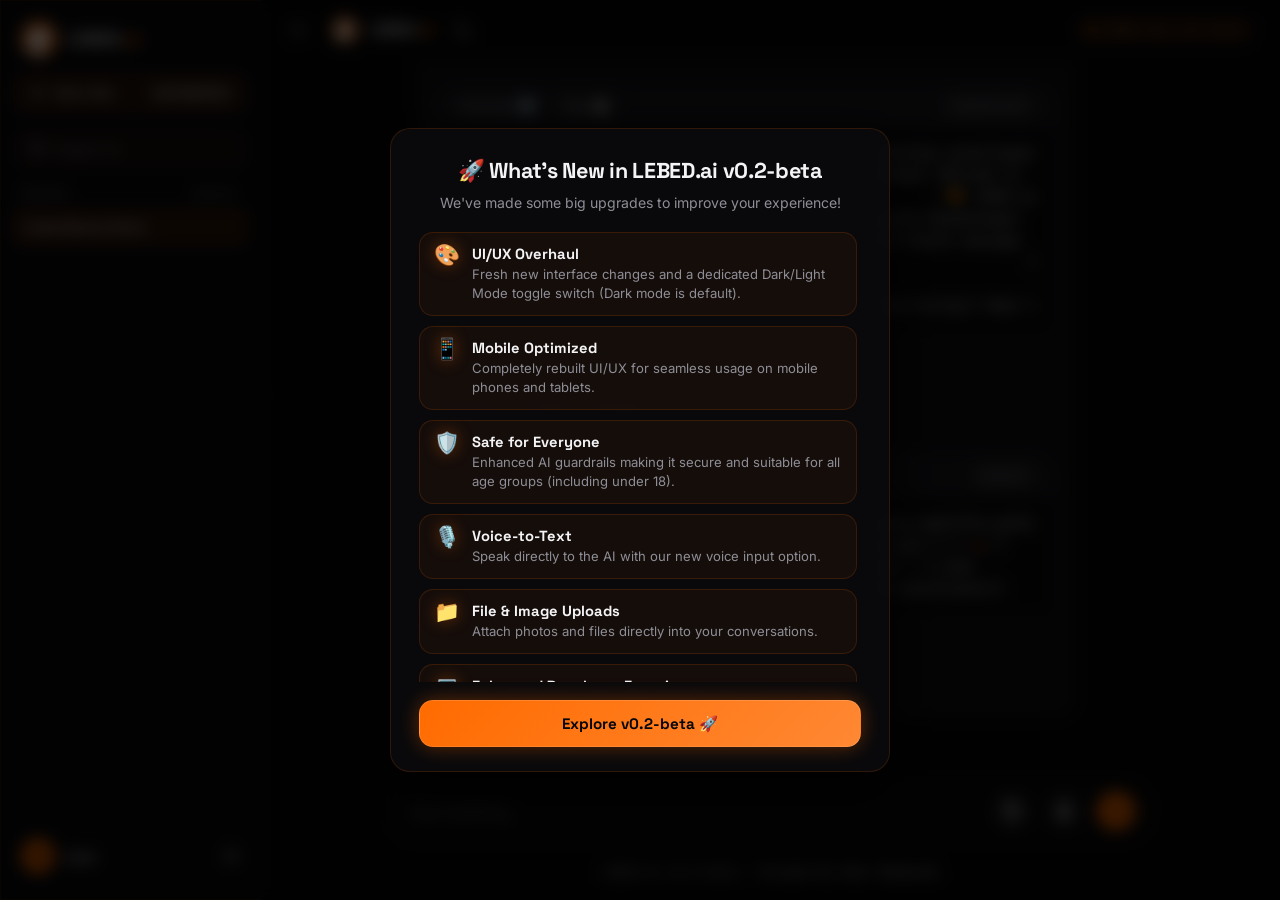
==== commit 31933058: "Add files via upload" ====
--- a/index.html
+++ b/index.html
@@ -1,162 +1,324 @@
-<!DOCTYPE html>
-<html lang="en">
-<head>
-<meta charset="UTF-8">
-<meta name="viewport" content="width=device-width, initial-scale=1.0, maximum-scale=1.0, user-scalable=no">
-<meta http-equiv="Content-Security-Policy" content="upgrade-insecure-requests">
-<title>LEBED.ai v0.1-beta — Founded By Omar Mahmoudi</title>
-<link rel="preconnect" href="https://fonts.googleapis.com">
-<link href="https://fonts.googleapis.com/css2?family=Cinzel:wght@700&family=Inter:wght@400;500;600&family=JetBrains+Mono:wght@400;500;700&family=Orbitron:wght@700&family=Press+Start+2P&family=Space+Grotesk:wght@500;600;700&display=swap" rel="stylesheet">
-<link rel="stylesheet" href="styles.css">
-<link rel="icon" type="image/png" href="logo pref.png">
-</head>
-  
-<body>
-
-<canvas id="canvas-bg"></canvas>
-
-<div class="app-layout">
-  
-  <aside class="sidebar">
-    <div class="sidebar-header">
-      <div class="brand">
-        <div class="logo-core">
-  <img src="logo pref.png" alt="Logo">
-</div>
-        <div class="brand-title">LEBED<span>.ai</span></div>
-      </div>
-     
-    </div>
-
-    <button class="new-chat-btn" id="newChatBtn">
-      <div style="display: flex; align-items: center; gap: 8px;">
-        <svg width="18" height="18" fill="none" stroke="currentColor" stroke-width="2.5" viewBox="0 0 24 24"><path d="M12 5v14M5 12h14"></path></svg>
-        <span>New chat</span>
-      </div>
-      <span class="shortcut-tag">Ctrl+Shift+O</span>
-    </button>
-
-    <div class="recents-header">
-      <span class="recents-title">Recents</span>
-      <button class="clear-all-btn" id="clearAllBtn" title="Clear all history">Clear All</button>
-    </div>
-
-    <div class="history-list" id="historyList"></div>
-
-    <div class="user-profile" id="userProfileCard">
-      <div class="user-info">
-        <div class="user-avatar" id="sidebarAvatar">U</div>
-        <div class="user-name" id="sidebarUserName">User Profile</div>
-      </div>
-      <svg width="16" height="16" fill="none" stroke="currentColor" stroke-width="2" viewBox="0 0 24 24" style="color:var(--muted);"><path d="M12 15a3 3 0 100-6 3 3 0 000 6z"/><path d="M19.4 15a1.65 1.65 0 00.33 1.82l.06.06a2 2 0 010 2.83 2 2 0 01-2.83 0l-.06-.06a1.65 1.65 0 00-1.82-.33 1.65 1.65 0 00-1 1.51V21a2 2 0 01-2 2 2 2 0 01-2-2v-.09A1.65 1.65 0 009 19.4a1.65 1.65 0 00-1.82.33l-.06.06a2 2 0 01-2.83 0 2 2 0 010-2.83l.06-.06a1.65 1.65 0 00.33-1.82 1.65 1.65 0 00-1.51-1H3a2 2 0 01-2-2 2 2 0 012-2h.09A1.65 1.65 0 004.6 9a1.65 1.65 0 00-.33-1.82l-.06-.06a2 2 0 010-2.83 2 2 0 012.83 0l.06.06a1.65 1.65 0 001.82.33H9a1.65 1.65 0 001-1.51V3a2 2 0 012-2 2 2 0 012 2v.09a1.65 1.65 0 001 1.51 1.65 1.65 0 001.82-.33l.06-.06a2 2 0 012.83 0 2 2 0 010 2.83l-.06.06a1.65 1.65 0 00-.33 1.82V9a1.65 1.65 0 001.51 1H21a2 2 0 012 2 2 2 0 01-2 2h-.09a1.65 1.65 0 00-1.51 1z"/></svg>
-    </div>
-    
-  </aside>
-
-  <main class="main-workspace">
-    <header>
-      <div class="header-actions">
-
-         <button id="toggleSidebar" style="background:none; border:none; color:var(--muted); cursor:pointer; padding: 4px; display: flex; align-items: center; justify-content: center;">
-        <svg width="20" height="20" fill="none" stroke="currentColor" stroke-width="2" viewBox="0 0 24 24"><path d="M4 6h16M4 12h16M4 18h16"></path></svg>
-      </button>
-      </div>
-
-      <div class="status-badge">
-        <span class="status-dot"></span>
-        <span>LEBED Core v0.1-beta</span>
-      </div>
-    </header>
-
-    <div class="chat-viewport" id="chatViewport">
-      <div class="chat-container">
-        <div class="hero-greeting" id="heroGreeting">
-          <div class="typewriter-title">
-            <div id="typewriterContainer"></div><span class="cursor"></span>
-          </div>
-          <p>How can I assist you :D </p>
-        </div>
-        <div class="message-list" id="messageList"></div>
-      </div>
-    </div>
-
-    <div class="input-wrapper">
-      <div class="prompt-box">
-        <input type="text" id="userInput" class="prompt-input" placeholder="Ask anything..." autocomplete="off">
-        <button class="action-btn" id="sendBtn">
-          <svg width="18" height="18" fill="none" stroke="currentColor" stroke-width="2.5" viewBox="0 0 24 24"><path d="M5 12h14M12 5l7 7-7 7"></path></svg>
-        </button>
-      </div>
-      <div class="input-footer">
-        LEBED.ai v0.1-beta — Founded By Omar Mahmoudi
-      </div>
-    </div>
-  </main>
-
-</div>
-
-<div class="modal-overlay" id="profileModal">
-  <div class="modal-card">
-    <div class="modal-header">
-      <div class="modal-title">User Profile</div>
-      <button class="close-modal-btn" onclick="closeModal('profileModal')">&times;</button>
-    </div>
-    <div class="modal-body">
-      <input type="file" id="avatarFileInput" accept="image/*" style="display: none;">
-      <div class="avatar-upload-wrapper" id="uploadAvatarTrigger" title="Click to upload image">
-        <div class="modal-avatar-preview" id="modalAvatarPreview">U</div>
-        <div class="upload-overlay-ic">
-          <svg width="22" height="22" fill="none" stroke="currentColor" stroke-width="2" viewBox="0 0 24 24"><path d="M23 19a2 2 0 01-2 2H3a2 2 0 01-2-2V8a2 2 0 012-2h4l2-3h6l2 3h4a2 2 0 012 2z"/><circle cx="12" cy="13" r="4"/></svg>
-        </div>
-      </div>
-      <div class="form-group">
-        <label class="form-label">Display Name</label>
-        <input type="text" class="form-input" id="nameInput" placeholder="Your Name">
-      </div>
-    </div>
-    <div class="modal-footer">
-      <button class="btn btn-cancel" onclick="closeModal('profileModal')">Cancel</button>
-      <button class="btn btn-save" id="saveProfileBtn">Save</button>
-    </div>
-  </div>
-</div>
-
-<div class="modal-overlay" id="settingsModal">
-  <div class="modal-card">
-    <div class="modal-header">
-      <div class="modal-title">API Configuration</div>
-      <button class="close-modal-btn" onclick="closeModal('settingsModal')">&times;</button>
-    </div>
-    <div class="modal-body">
-      <div class="form-group">
-        <label class="form-label">API Endpoint</label>
-        <input type="text" class="form-input" id="apiEndpointInput" placeholder="https://openrouter.ai/api/v1/chat/completions">
-      </div>
-      <div class="form-group">
-        <label class="form-label">API Key</label>
-        <input type="password" class="form-input" id="apiKeyInput" placeholder="sk-or-v1-...">
-      </div>
-      <div class="form-group">
-        <label class="form-label">Model Name</label>
-        <input type="text" class="form-input" id="apiModelInput" placeholder="openai/gpt-4o-mini">
-      </div>
-    </div>
-    <div class="modal-footer">
-      <button class="btn btn-cancel" onclick="closeModal('settingsModal')">Cancel</button>
-      <button class="btn btn-save" id="saveSettingsBtn">Save Configuration</button>
-    </div>
-  </div>
-</div>
-
-<div id="cmdPalette">
-  <input type="text" id="cmdInput" placeholder="Command...">
-  <div id="cmdList">
-    <div class="cmd-item active">Switch Font <span>Ctrl+F</span></div>
-    <div class="cmd-item">Clear Chat <span>Ctrl+L</span></div>
-  </div>
-</div>
-
-<script src="script.js"></script>
-
-</body>
-</html>
+<!DOCTYPE html>
+<html lang="en">
+<head>
+<meta charset="UTF-8">
+<meta name="viewport" content="width=device-width, initial-scale=1.0, maximum-scale=1.0, user-scalable=no">
+<meta http-equiv="Content-Security-Policy" content="upgrade-insecure-requests">
+<title>LEBED.ai v0.2-beta — Founded By Omar Mahmoudi</title>
+<link rel="preconnect" href="https://fonts.googleapis.com">
+<link href="https://fonts.googleapis.com/css2?family=Cinzel:wght@700&family=Inter:wght@400;500;600&family=JetBrains+Mono:wght@400;500;700&family=Orbitron:wght@700&family=Press+Start+2P&family=Space+Grotesk:wght@500;600;700&display=swap" rel="stylesheet">
+<link rel="stylesheet" href="styles.css">
+<link rel="icon" type="image/png" href="logo pref.png">
+</head>
+  
+<body>
+
+<canvas id="canvas-bg"></canvas>
+
+<div class="app-layout">
+  
+  <aside class="sidebar">
+    <div class="sidebar-header">
+      <div class="brand">
+        <div class="logo-core">
+          <img src="logo pref.png" alt="LEBED.ai" class="pixel-logo">
+        </div>
+        <div class="brand-title">LEBED<span>.ai</span></div>
+      </div>
+    </div>
+
+    <button class="new-chat-btn" id="newChatBtn">
+      <div style="display: flex; align-items: center; gap: 8px;">
+        <svg width="18" height="18" fill="none" stroke="currentColor" stroke-width="2.5" viewBox="0 0 24 24"><path d="M12 5v14M5 12h14"></path></svg>
+        <span>New chat</span>
+      </div>
+      <span class="shortcut-tag">Ctrl+Shift+O</span>
+    </button>
+
+    <button class="support-btn" id="supportBtn">
+      <div style="display: flex; align-items: center; gap: 8px;">
+        <svg width="18" height="18" fill="none" stroke="currentColor" stroke-width="2.5" viewBox="0 0 24 24"><path d="M20.84 4.61a5.5 5.5 0 00-7.78 0L12 5.67l-1.06-1.06a5.5 5.5 0 00-7.78 7.78l1.06 1.06L12 21.23l7.78-7.78 1.06-1.06a5.5 5.5 0 000-7.78z"></path></svg>
+        <span>Support Us</span>
+      </div>
+    </button>
+
+    <div class="recents-header">
+      <span class="recents-title">Recents</span>
+      <button class="clear-all-btn" id="clearAllBtn" title="Clear all history">Clear All</button>
+    </div>
+
+    <div class="history-list" id="historyList"></div>
+
+    <div class="user-profile" id="userProfileCard">
+      <div class="user-info">
+        <div class="user-avatar" id="sidebarAvatar">U</div>
+        <div class="user-name" id="sidebarUserName">User Profile</div>
+      </div>
+      <svg width="16" height="16" fill="none" stroke="currentColor" stroke-width="2" viewBox="0 0 24 24" style="color:var(--muted); flex-shrink:0;" id="settingsGearBtn" title="API Configuration"><path d="M12 15a3 3 0 100-6 3 3 0 000 6z"/><path d="M19.4 15a1.65 1.65 0 00.33 1.82l.06.06a2 2 0 010 2.83 2 2 0 01-2.83 0l-.06-.06a1.65 1.65 0 00-1.82-.33 1.65 1.65 0 00-1 1.51V21a2 2 0 01-2 2 2 2 0 01-2-2v-.09A1.65 1.65 0 009 19.4a1.65 1.65 0 00-1.82.33l-.06.06a2 2 0 01-2.83 0 2 2 0 010-2.83l.06-.06a1.65 1.65 0 00.33-1.82 1.65 1.65 0 00-1.51-1H3a2 2 0 01-2-2 2 2 0 012-2h.09A1.65 1.65 0 004.6 9a1.65 1.65 0 00-.33-1.82l-.06-.06a2 2 0 010-2.83 2 2 0 012.83 0l.06.06a1.65 1.65 0 001.82.33H9a1.65 1.65 0 001-1.51V3a2 2 0 012-2 2 2 0 012 2v.09a1.65 1.65 0 001 1.51 1.65 1.65 0 001.82-.33l.06-.06a2 2 0 012.83 0 2 2 0 010 2.83l-.06.06a1.65 1.65 0 00-.33 1.82V9a1.65 1.65 0 001.51 1H21a2 2 0 012 2 2 2 0 01-2 2h-.09a1.65 1.65 0 00-1.51 1z"/></svg>
+    </div>
+  </aside>
+
+  <main class="main-workspace">
+    <header>
+      <div class="header-actions">
+        <button id="toggleSidebar" style="background:none; border:none; color:var(--muted); cursor:pointer; padding: 4px; display: flex; align-items: center; justify-content: center;">
+          <svg width="20" height="20" fill="none" stroke="currentColor" stroke-width="2" viewBox="0 0 24 24"><path d="M4 6h16M4 12h16M4 18h16"></path></svg>
+        </button>
+        <!-- Navbar Logo (small) -->
+        <div class="navbar-brand">
+          <img src="logo pref.png" alt="LEBED.ai" class="navbar-logo">
+          <span class="navbar-title">LEBED<span>.ai</span></span>
+        </div>
+        <button id="themeToggle" title="Toggle dark / light mode" style="background:none; border:none; color:var(--muted); cursor:pointer; padding: 4px; display: flex; align-items: center; justify-content: center;">
+          <svg id="themeIconMoon" width="20" height="20" fill="none" stroke="currentColor" stroke-width="2" viewBox="0 0 24 24"><path d="M21 12.79A9 9 0 1111.21 3 7 7 0 0021 12.79z"></path></svg>
+          <svg id="themeIconSun" width="20" height="20" fill="none" stroke="currentColor" stroke-width="2" viewBox="0 0 24 24" style="display:none;"><circle cx="12" cy="12" r="5"></circle><path d="M12 1v2M12 21v2M4.22 4.22l1.42 1.42M18.36 18.36l1.42 1.42M1 12h2M21 12h2M4.22 19.78l1.42-1.42M18.36 5.64l1.42-1.42"></path></svg>
+        </button>
+      </div>
+
+      <div class="status-badge">
+        <span class="status-dot"></span>
+        <span>LEBED Core v0.2-beta</span>
+      </div>
+    </header>
+
+    <div class="chat-viewport" id="chatViewport">
+      <div class="chat-container">
+        <div class="hero-greeting" id="heroGreeting">
+          <!-- Hero Logo -->
+          <div class="hero-logo-container">
+            <img src="logo pref.png" alt="LEBED.ai" class="hero-logo">
+            <div class="hero-badge">AI Powered</div>
+          </div>
+          <div class="typewriter-title">
+            <div id="typewriterContainer"></div><span class="cursor"></span>
+          </div>
+          <p>How can I assist you :D</p>
+        </div>
+        <div class="message-list" id="messageList"></div>
+      </div>
+    </div>
+
+    <div class="input-wrapper">
+      <div class="prompt-box">
+        <input type="text" id="userInput" class="prompt-input" placeholder="Ask anything..." autocomplete="off">
+        
+        <button class="action-btn file-btn" id="fileBtn" title="Upload files">
+          <svg width="18" height="18" fill="none" stroke="currentColor" stroke-width="2.5" viewBox="0 0 24 24">
+            <path d="M13 2H6a2 2 0 00-2 2v16a2 2 0 002 2h12a2 2 0 002-2V9z"/>
+            <polyline points="13 2 13 9 20 9"/>
+          </svg>
+        </button>
+        <input type="file" id="fileInput" multiple style="display:none;">
+        
+        <button class="action-btn mic-btn" id="micBtn" title="Speech to text">
+          <svg width="18" height="18" fill="none" stroke="currentColor" stroke-width="2.5" viewBox="0 0 24 24"><path d="M12 1a3 3 0 00-3 3v8a3 3 0 006 0V4a3 3 0 00-3-3z"></path><path d="M19 10v2a7 7 0 01-14 0v-2M12 19v4M8 23h8"></path></svg>
+        </button>
+        <button class="action-btn" id="sendBtn">
+          <svg width="18" height="18" fill="none" stroke="currentColor" stroke-width="2.5" viewBox="0 0 24 24"><path d="M5 12h14M12 5l7 7-7 7"></path></svg>
+        </button>
+      </div>
+      <div class="file-preview-container" id="filePreviewContainer"></div>
+      <div class="api-key-warning" id="apiKeyWarning" style="display:none;">
+        ⚠ No API key configured — click the <strong>⚙</strong> icon next to your profile (bottom-left) to add your endpoint, key, and model.
+      </div>
+      <div class="input-footer">
+        LEBED.ai v0.2-beta — Founded By Omar Mahmoudi
+      </div>
+    </div>
+  </main>
+</div>
+
+<!-- ===== MODALS ===== -->
+<div class="modal-overlay" id="profileModal">
+  <div class="modal-card">
+    <div class="modal-header">
+      <div class="modal-title">User Profile</div>
+      <button class="close-modal-btn" onclick="closeModal('profileModal')">&times;</button>
+    </div>
+    <div class="modal-body">
+      <input type="file" id="avatarFileInput" accept="image/*" style="display: none;">
+      <div class="avatar-upload-wrapper" id="uploadAvatarTrigger" title="Click to upload image">
+        <div class="modal-avatar-preview" id="modalAvatarPreview">U</div>
+        <div class="upload-overlay-ic">
+          <svg width="22" height="22" fill="none" stroke="currentColor" stroke-width="2" viewBox="0 0 24 24"><path d="M23 19a2 2 0 01-2 2H3a2 2 0 01-2-2V8a2 2 0 012-2h4l2-3h6l2 3h4a2 2 0 012 2z"/><circle cx="12" cy="13" r="4"/></svg>
+        </div>
+      </div>
+      <div class="form-group">
+        <label class="form-label">Display Name</label>
+        <input type="text" class="form-input" id="nameInput" placeholder="Your Name">
+      </div>
+    </div>
+    <div class="modal-footer">
+      <button class="btn btn-cancel" onclick="closeModal('profileModal')">Cancel</button>
+      <button class="btn btn-save" id="saveProfileBtn">Save</button>
+    </div>
+  </div>
+</div>
+
+<div class="modal-overlay" id="settingsModal">
+  <div class="modal-card">
+    <div class="modal-header">
+      <div class="modal-title">API Configuration</div>
+      <button class="close-modal-btn" onclick="closeModal('settingsModal')">&times;</button>
+    </div>
+    <div class="modal-body">
+      <div class="form-group">
+        <label class="form-label">API Endpoint</label>
+        <input type="text" class="form-input" id="apiEndpointInput" placeholder="https://openrouter.ai/api/v1/chat/completions">
+      </div>
+      <div class="form-group">
+        <label class="form-label">API Key</label>
+        <input type="password" class="form-input" id="apiKeyInput" placeholder="sk-or-v1-...">
+      </div>
+      <div class="form-group">
+        <label class="form-label">Model Name</label>
+        <input type="text" class="form-input" id="apiModelInput" placeholder="openai/gpt-4o-mini">
+      </div>
+    </div>
+    <div class="modal-footer">
+      <button class="btn btn-cancel" onclick="closeModal('settingsModal')">Cancel</button>
+      <button class="btn btn-save" id="saveSettingsBtn">Save Configuration</button>
+    </div>
+  </div>
+</div>
+
+<div class="modal-overlay" id="supportModal">
+  <div class="modal-card support-modal-card">
+    <div class="modal-header">
+      <div class="modal-title">Support LEBED.ai</div>
+      <button class="close-modal-btn" onclick="closeModal('supportModal')">&times;</button>
+    </div>
+    <div class="modal-body">
+      <div class="donate-sticker-wrapper">
+        <img src="donate.png" alt="Support LEBED.ai" class="donate-sticker">
+      </div>
+      <p class="support-subtitle">Every contribution helps keep LEBED.ai alive and growing. Choose your preferred option below 🧡</p>
+
+      <div class="support-tabs">
+        <button class="support-tab-btn active" id="tabUsdBtn" onclick="switchSupportTab('usd')">🌍 USD (International)</button>
+        <button class="support-tab-btn" id="tabTndBtn" onclick="switchSupportTab('tnd')">🇹🇳 TND (Tunisia)</button>
+      </div>
+
+      <div class="support-tab-content active" id="usdTabContent">
+        <div class="kofi-card">
+          <div class="kofi-icon">☕</div>
+          <div class="kofi-text">
+            <div class="kofi-title">Buy me a coffee</div>
+            <div class="kofi-desc">Support via Ko-fi — quick, secure, international.</div>
+          </div>
+          <a href="https://ko-fi.com/mahmoudiiomarr" target="_blank" rel="noopener noreferrer" class="kofi-btn">
+            <svg width="18" height="18" fill="currentColor" viewBox="0 0 24 24"><path d="M20.84 4.61a5.5 5.5 0 00-7.78 0L12 5.67l-1.06-1.06a5.5 5.5 0 00-7.78 7.78l1.06 1.06L12 21.23l7.78-7.78 1.06-1.06a5.5 5.5 0 000-7.78z"></path></svg>
+            Support on Ko-fi
+          </a>
+        </div>
+      </div>
+
+      <div class="support-tab-content" id="tndTabContent">
+        <div class="payment-card">
+          <div class="payment-row">
+            <div class="payment-info">
+              <span class="payment-label">D17 (PostePay)</span>
+              <span class="payment-value" id="val-d17">53356828</span>
+            </div>
+            <button class="copy-payment-btn" data-copy-target="val-d17">Copy</button>
+          </div>
+          <div class="payment-row">
+            <div class="payment-info">
+              <span class="payment-label">Flouci Phone</span>
+              <span class="payment-value" id="val-flouci">53356828</span>
+            </div>
+            <button class="copy-payment-btn" data-copy-target="val-flouci">Copy</button>
+          </div>
+          <div class="payment-row">
+            <div class="payment-info">
+              <span class="payment-label">RIB Bancaire (BTE)</span>
+              <span class="payment-value" id="val-rib">24 031 209 4432 511101 65</span>
+            </div>
+            <button class="copy-payment-btn" data-copy-target="val-rib">Copy</button>
+          </div>
+        </div>
+      </div>
+    </div>
+    <div class="modal-footer">
+      <button class="btn btn-cancel" onclick="closeModal('supportModal')">Close</button>
+    </div>
+  </div>
+</div>
+
+<div class="modal-overlay" id="changelogModal">
+  <div class="modal-card changelog-modal-card">
+    <div class="changelog-header">
+      <div class="changelog-title">🚀 What's New in LEBED.ai v0.2-beta</div>
+      <p class="changelog-subtitle">We've made some big upgrades to improve your experience!</p>
+    </div>
+    <div class="modal-body changelog-body">
+      <ul class="changelog-list">
+        <li>
+          <span class="changelog-icon">🎨</span>
+          <div class="changelog-text">
+            <strong>UI/UX Overhaul</strong>
+            <span>Fresh new interface changes and a dedicated Dark/Light Mode toggle switch (Dark mode is default).</span>
+          </div>
+        </li>
+        <li>
+          <span class="changelog-icon">📱</span>
+          <div class="changelog-text">
+            <strong>Mobile Optimized</strong>
+            <span>Completely rebuilt UI/UX for seamless usage on mobile phones and tablets.</span>
+          </div>
+        </li>
+        <li>
+          <span class="changelog-icon">🛡️</span>
+          <div class="changelog-text">
+            <strong>Safe for Everyone</strong>
+            <span>Enhanced AI guardrails making it secure and suitable for all age groups (including under 18).</span>
+          </div>
+        </li>
+        <li>
+          <span class="changelog-icon">🎙️</span>
+          <div class="changelog-text">
+            <strong>Voice-to-Text</strong>
+            <span>Speak directly to the AI with our new voice input option.</span>
+          </div>
+        </li>
+        <li>
+          <span class="changelog-icon">📁</span>
+          <div class="changelog-text">
+            <strong>File &amp; Image Uploads</strong>
+            <span>Attach photos and files directly into your conversations.</span>
+          </div>
+        </li>
+        <li>
+          <span class="changelog-icon">💻</span>
+          <div class="changelog-text">
+            <strong>Enhanced Developer Experience</strong>
+            <span>Improved code block formatting with custom syntax highlighting and 1-click Direct Copy buttons.</span>
+          </div>
+        </li>
+        <li>
+          <span class="changelog-icon">☕</span>
+          <div class="changelog-text">
+            <strong>Support the Project</strong>
+            <span>Added a dedicated Support/Donate option for USD &amp; TND to help keep LEBED.ai running!</span>
+          </div>
+        </li>
+      </ul>
+    </div>
+    <div class="modal-footer changelog-footer">
+      <button class="btn btn-save changelog-btn" id="changelogCloseBtn">Explore v0.2-beta 🚀</button>
+    </div>
+  </div>
+</div>
+
+<div id="cmdPalette">
+  <input type="text" id="cmdInput" placeholder="Command...">
+  <div id="cmdList">
+    <div class="cmd-item active">Switch Font <span>Ctrl+F</span></div>
+    <div class="cmd-item">Clear Chat <span>Ctrl+L</span></div>
+  </div>
+</div>
+
+<script src="script.js"></script>
+
+</body>
+</html>
--- a/styles.css
+++ b/styles.css
@@ -1,649 +1,1748 @@
-:root {
-  --bg: #070709;
-  --sidebar-bg: #0C0C0F;
-  --card: rgba(22, 22, 27, 0.75);
-  --card-border: rgba(255, 107, 0, 0.15);
-  --primary: #FF6B00;
-  --primary-light: #FF8833;
-  --primary-glow: rgba(255, 107, 0, 0.35);
-  --text: #F4F4F6;
-  --muted: #8E8E96;
-  --danger: #FF4D4D;
-  --mono: 'JetBrains Mono', monospace;
-  --display: 'Space Grotesk', sans-serif;
-  --body: 'Inter', sans-serif;
-  --glass-bg: rgba(12, 12, 15, 0.75);
-  --glass-blur: blur(12px);
-  --border-glow: rgba(255, 107, 0, 0.2);
-}
-
-* { margin: 0; padding: 0; box-sizing: border-box; }
-
-/* Custom Scrollbar */
-::-webkit-scrollbar { width: 6px; }
-::-webkit-scrollbar-thumb { background: var(--primary); border-radius: 10px; }
-::-webkit-scrollbar-track { background: transparent; }
-
-html, body {
-  height: 100%;
-  background: var(--bg);
-  color: var(--text);
-  font-family: var(--body);
-  overflow: hidden;
-}
-
-#canvas-bg {
-  position: fixed;
-  inset: 0;
-  z-index: 0;
-  pointer-events: none;
-}
-
-.app-layout {
-  display: flex;
-  height: 100vh;
-  width: 100vw;
-  position: relative;
-  z-index: 1;
-}
-
-/* Glassmorphism Classes */
-.sidebar, .card, .modal-card, .prompt-box {
-  background: var(--glass-bg) !important;
-  backdrop-filter: var(--glass-blur) !important;
-  border: 1px solid var(--card-border) !important;
-}
-
-/* Smooth Transitions & Active States */
-button, .history-item {
-  transition: all 0.25s cubic-bezier(0.16, 1, 0.3, 1) !important;
-}
-
-button:active { transform: scale(0.95); }
-
-/* Message Arrival Animation */
-@keyframes fadeInSlideUp {
-  from { opacity: 0; transform: translateY(20px); }
-  to { opacity: 1; transform: translateY(0); }
-}
-
-.msg-row {
-  animation: fadeInSlideUp 0.4s ease-out forwards;
-}
-
-/* Loading Spinner Animation */
-@keyframes spin {
-  0%, 100% { opacity: 0.3; }
-  50% { opacity: 1; }
-}
-
-.msg-row.loading .bubble.spinner {
-  display: flex;
-  gap: 4px;
-  align-items: center;
-  padding: 8px 12px;
-}
-
-.msg-row.loading .bubble.spinner span {
-  width: 8px;
-  height: 8px;
-  border-radius: 50%;
-  background: var(--primary);
-  animation: spin 1.4s infinite;
-}
-
-.msg-row.loading .bubble.spinner span:nth-child(1) { animation-delay: 0s; }
-.msg-row.loading .bubble.spinner span:nth-child(2) { animation-delay: 0.2s; }
-.msg-row.loading .bubble.spinner span:nth-child(3) { animation-delay: 0.4s; }
-
-/* Focus Glow for Input */
-.prompt-box:focus-within {
-  box-shadow: 0 0 15px var(--border-glow);
-  border-color: var(--primary) !important;
-}
-
-/* SIDEBAR */
-aside.sidebar {
-  width: 260px;
-  background: var(--sidebar-bg);
-  border-right: 1px solid var(--card-border);
-  display: flex;
-  flex-direction: column;
-  padding: 16px 12px;
-  flex-shrink: 0;
-  z-index: 10;
-  transition: width 0.3s ease, padding 0.3s ease;
-}
-
-/* Collapsed Sidebar State */
-aside.sidebar.collapsed {
-  width: 70px;
-  padding: 16px 8px;
-}
-
-aside.sidebar.collapsed .brand-title,
-aside.sidebar.collapsed .recents-title,
-aside.sidebar.collapsed .new-chat-btn span,
-aside.sidebar.collapsed .history-title,
-aside.sidebar.collapsed .user-name,
-aside.sidebar.collapsed .shortcut-tag {
-  display: none;
-}
-
-aside.sidebar.collapsed .logo-core {
-  width: 36px;
-  height: 36px;
-  font-size: 1.1rem;
-}
-
-aside.sidebar.collapsed .new-chat-btn {
-  padding: 10px;
-  justify-content: center;
-}
-
-aside.sidebar.collapsed .history-item {
-  justify-content: center;
-}
-
-aside.sidebar.collapsed .item-menu-btn {
-  opacity: 0;
-}
-
-aside.sidebar.collapsed .clear-all-btn {
-  display: none;
-}
-
-aside.sidebar.collapsed .user-info {
-  justify-content: center;
-}
-
-.sidebar-header {
-  display: flex;
-  align-items: center;
-  justify-content: space-between;
-  padding: 4px 8px 16px 8px;
-}
-
-.brand { display: flex; align-items: center; gap: 10px; }
-
-.logo-core {
-  width: 28px;
-  height: 28px;
-  background: radial-gradient(circle, var(--primary) 0%, transparent 70%);
-  border: 1px solid var(--primary);
-  border-radius: 8px;
-  display: flex;
-  align-items: center;
-  justify-content: center;
-  font-family: var(--mono);
-  font-weight: 700;
-  font-size: 0.75rem;
-  color: #FFF;
-  box-shadow: 0 0 10px var(--primary-glow);
-}
-
-.brand-title { font-family: var(--display); font-weight: 700; font-size: 1.1rem; }
-.brand-title span { color: var(--primary); }
-
-.version-badge {
-  font-family: var(--mono);
-  font-size: 0.65rem;
-  background: rgba(255, 107, 0, 0.12);
-  border: 1px solid var(--card-border);
-  color: var(--primary-light);
-  padding: 2px 6px;
-  border-radius: 6px;
-}
-
-.new-chat-btn {
-  background: rgba(255, 107, 0, 0.12);
-  border: 1px solid var(--card-border);
-  color: var(--text);
-  padding: 10px 14px;
-  border-radius: 12px;
-  font-size: 0.88rem;
-  font-weight: 500;
-  display: flex;
-  align-items: center;
-  justify-content: space-between;
-  cursor: pointer;
-  transition: all 0.25s cubic-bezier(0.16, 1, 0.3, 1);
-  margin-bottom: 16px;
-}
-
-.new-chat-btn:hover {
-  background: var(--primary);
-  color: #070709;
-  box-shadow: 0 0 18px var(--primary-glow);
-}
-
-.shortcut-tag {
-  font-family: var(--mono);
-  font-size: 0.65rem;
-  background: rgba(255,255,255,0.1);
-  padding: 2px 5px;
-  border-radius: 4px;
-}
-
-.recents-header {
-  display: flex;
-  align-items: center;
-  justify-content: space-between;
-  padding: 0 8px 8px 8px;
-}
-
-.recents-title {
-  font-family: var(--mono);
-  font-size: 0.72rem;
-  color: var(--muted);
-  text-transform: uppercase;
-}
-
-.clear-all-btn {
-  background: transparent;
-  border: none;
-  color: var(--muted);
-  font-size: 0.7rem;
-  cursor: pointer;
-  padding: 2px 6px;
-  border-radius: 4px;
-  transition: all 0.2s;
-}
-
-.clear-all-btn:hover { color: var(--danger); background: rgba(255, 77, 77, 0.1); }
-
-.history-list {
-  flex: 1;
-  overflow-y: auto;
-  display: flex;
-  flex-direction: column;
-  gap: 4px;
-}
-
-.history-list::-webkit-scrollbar { width: 4px; }
-.history-list::-webkit-scrollbar-thumb { background: rgba(255,107,0,0.15); border-radius: 2px; }
-
-.history-item {
-  position: relative;
-  display: flex;
-  align-items: center;
-  justify-content: space-between;
-  padding: 8px 10px;
-  border-radius: 8px;
-  color: #C0C0C6;
-  font-size: 0.85rem;
-  cursor: pointer;
-  transition: all 0.2s ease;
-}
-
-.history-item.active {
-  background: rgba(255, 107, 0, 0.15);
-  border: 1px solid rgba(255, 107, 0, 0.3);
-  color: #FFF;
-}
-
-.history-item:hover:not(.active) { color: var(--text); background: rgba(255, 107, 0, 0.08); }
-.history-title { white-space: nowrap; overflow: hidden; text-overflow: ellipsis; flex: 1; margin-right: 6px; }
-
-.item-menu-btn {
-  opacity: 0; background: transparent; border: none; color: var(--muted);
-  cursor: pointer; padding: 2px 4px; border-radius: 4px; display: flex;
-  align-items: center; justify-content: center;
-}
-
-.history-item:hover .item-menu-btn { opacity: 1; }
-
-.dropdown-menu {
-  display: none; position: absolute; right: 8px; top: 32px;
-  background: #16161B; border: 1px solid var(--card-border);
-  border-radius: 10px; padding: 6px; box-shadow: 0 10px 25px rgba(0,0,0,0.5);
-  z-index: 100; min-width: 120px;
-}
-
-.dropdown-menu.active { display: flex; flex-direction: column; gap: 2px; }
-
-.dropdown-opt {
-  background: transparent; border: none; color: var(--text); padding: 6px 10px;
-  font-size: 0.78rem; border-radius: 6px; display: flex; align-items: center; gap: 8px;
-  cursor: pointer; width: 100%;
-}
-
-.dropdown-opt:hover { background: rgba(255,255,255,0.06); }
-.dropdown-opt.delete:hover { background: rgba(255, 77, 77, 0.15); color: var(--danger); }
-
-/* USER PROFILE FOOTER */
-.user-profile {
-  display: flex;
-  align-items: center;
-  justify-content: space-between;
-  padding: 10px 8px;
-  border-top: 1px solid var(--card-border);
-  margin-top: auto;
-  border-radius: 10px;
-  cursor: pointer;
-  transition: background 0.2s;
-}
-
-.user-profile:hover { background: rgba(255, 107, 0, 0.08); }
-.user-info { display: flex; align-items: center; gap: 10px; overflow: hidden; }
-
-.user-avatar {
-  width: 34px; height: 34px; border-radius: 50%;
-  background: var(--primary); color: #070709; font-weight: 700;
-  font-size: 0.85rem; display: flex; align-items: center; justify-content: center;
-  background-size: cover; background-position: center; flex-shrink: 0;
-  border: 1px solid var(--card-border);
-}
-
-.user-name { font-size: 0.88rem; font-weight: 500; white-space: nowrap; overflow: hidden; text-overflow: ellipsis; }
-
-/* WORKSPACE */
-.main-workspace {
-  flex: 1; display: flex; flex-direction: column; height: 100vh; position: relative;
-}
-
-header {
-  height: 60px; display: flex; align-items: center; justify-content: space-between;
-  padding: 0 24px; border-bottom: 1px solid rgba(255,107,0,0.05);
-}
-
-.header-actions { display: flex; align-items: center; gap: 12px; }
-
-.status-badge {
-  font-family: var(--mono); font-size: 0.72rem; color: var(--primary-light);
-  background: rgba(255, 107, 0, 0.08); border: 1px solid var(--card-border);
-  padding: 5px 12px; border-radius: 20px; display: flex; align-items: center; gap: 8px;
-}
-
-.status-dot {
-  width: 6px; height: 6px; background: var(--primary); border-radius: 50%;
-  box-shadow: 0 0 10px var(--primary); animation: blink 1.8s infinite;
-}
-
-@keyframes blink { 0%, 100% { opacity: 1; } 50% { opacity: 0.3; } }
-
-.chat-viewport {
-  flex: 1; overflow-y: auto; padding: 20px; display: flex;
-  flex-direction: column; align-items: center;
-}
-
-.chat-container { width: 100%; max-width: 800px; display: flex; flex-direction: column; gap: 24px; margin: auto 0; }
-
-/* ULTRA SMOOTH TYPEWRITER GREETING */
-.hero-greeting { text-align: center; }
-
-.typewriter-title {
-  font-size: clamp(1.6rem, 4vw, 2.8rem);
-  font-weight: 700;
-  margin-bottom: 12px;
-  letter-spacing: -0.5px;
-  display: inline-flex;
-  align-items: center;
-  justify-content: center;
-  color: var(--text);
-  min-height: 1.2em;
-}
-
-.char {
-  display: inline-block;
-  opacity: 0;
-  transform: translateY(4px) scale(0.95);
-  transition: opacity 0.28s cubic-bezier(0.16, 1, 0.3, 1), 
-              transform 0.28s cubic-bezier(0.16, 1, 0.3, 1),
-              font-family 0.4s ease,
-              color 0.3s ease;
-  will-change: opacity, transform;
-}
-
-.char.visible {
-  opacity: 1;
-  transform: translateY(0) scale(1);
-}
-
-.char.deleting {
-  opacity: 0;
-  transform: translateY(-4px) scale(0.9);
-}
-
-.char.highlight {
-  color: var(--primary);
-  text-shadow: 0 0 12px var(--primary-glow);
-}
-
-.cursor {
-  display: inline-block;
-  width: 8px;
-  height: 0.82em;
-  background: var(--primary);
-  margin-left: 6px;
-  border-radius: 2px;
-  vertical-align: middle;
-  box-shadow: 0 0 10px var(--primary-glow);
-  animation: smoothCursorGlow 1.2s infinite ease-in-out;
-}
-
-@keyframes smoothCursorGlow {
-  0%, 100% { opacity: 1; filter: drop-shadow(0 0 8px var(--primary)); }
-  50% { opacity: 0.25; filter: drop-shadow(0 0 2px var(--primary)); }
-}
-
-.hero-greeting p { color: var(--muted); font-size: 1rem; font-family: var(--body); }
-
-.message-list { display: flex; flex-direction: column; gap: 22px; width: 100%; padding-bottom: 20px; }
-
-.msg-row { display: flex; gap: 12px; max-width: 88%; position: relative; }
-.msg-row.user { align-self: flex-end; flex-direction: row-reverse; }
-.msg-row.ai { align-self: flex-start; }
-
-.avatar {
-  width: 34px; height: 34px; border-radius: 10px;
-  display: flex; align-items: center; justify-content: center;
-  font-family: var(--mono); font-size: 0.75rem; font-weight: 700;
-  flex-shrink: 0; background-size: cover; background-position: center;
-}
-
-.user .avatar { background-color: rgba(255,255,255,0.05); border: 1px solid rgba(255,255,255,0.1); }
-.ai .avatar { background-color: var(--primary); color: #070709; }
-
-.msg-content { display: flex; flex-direction: column; gap: 4px; }
-.user .msg-content { align-items: flex-end; }
-
-.bubble { padding: 14px 18px; border-radius: 16px; font-size: 0.95rem; line-height: 1.6; white-space: pre-wrap; word-break: break-word; }
-.user .bubble { background: rgba(255, 107, 0, 0.12); border: 1px solid rgba(255, 107, 0, 0.3); border-top-right-radius: 4px; }
-.ai .bubble { background: var(--card); border: 1px solid var(--card-border); border-top-left-radius: 4px; }
-
-.msg-toolbar { display: flex; align-items: center; gap: 8px; opacity: 0; transition: opacity 0.2s; margin-top: 2px; }
-.msg-row:hover .msg-toolbar { opacity: 1; }
-
-.tool-btn {
-  background: transparent; border: none; color: var(--muted); cursor: pointer;
-  font-size: 0.75rem; padding: 2px 6px; border-radius: 4px; display: flex; align-items: center; gap: 4px;
-}
-.tool-btn:hover { color: var(--text); background: rgba(255,255,255,0.08); }
-
-.timestamp { font-family: var(--mono); font-size: 0.65rem; color: var(--muted); }
-
-.input-wrapper { width: 100%; max-width: 800px; margin: 0 auto; padding: 0 20px 20px 20px; }
-
-.prompt-box {
-  background: var(--card); border: 1px solid var(--card-border);
-  border-radius: 22px; padding: 10px 14px 10px 20px; display: flex; align-items: center; gap: 14px;
-  transition: border-color 0.25s, box-shadow 0.25s;
-}
-
-.prompt-box:focus-within {
-  border-color: var(--primary);
-  box-shadow: 0 0 15px rgba(255, 107, 0, 0.15);
-}
-
-.prompt-input {
-  flex: 1; background: transparent; border: none; outline: none;
-  color: var(--text); font-family: var(--body); font-size: 1rem;
-}
-
-.action-btn {
-  background: var(--primary); color: #070709; border: none;
-  width: 38px; height: 38px; border-radius: 50%; display: flex;
-  align-items: center; justify-content: center; cursor: pointer; transition: transform 0.2s, box-shadow 0.2s;
-}
-
-.action-btn:hover { box-shadow: 0 0 12px var(--primary-glow); }
-.action-btn:active { transform: scale(0.92); }
-
-.input-footer {
-  text-align: center;
-  font-family: var(--mono);
-  font-size: 0.75rem;
-  color: var(--muted);
-  margin-top: 15px;
-  background: linear-gradient(90deg, #8E8E96 0%, #FFFFFF 50%, #8E8E96 100%);
-  background-size: 200% 100%;
-  -webkit-background-clip: text;
-  background-clip: text;
-  -webkit-text-fill-color: transparent;
-  animation: shine 3s infinite linear;
-  letter-spacing: 0.5px;
-}
-
-@keyframes shine {
-  0% { background-position: 200% 0; }
-  100% { background-position: -200% 0; }
-}
-
-/* MODALS */
-.modal-overlay {
-  display: none; position: fixed; inset: 0; background: rgba(0,0,0,0.75); backdrop-filter: blur(8px); z-index: 1000; align-items: center; justify-content: center;
-}
-.modal-overlay.active { display: flex; }
-
-.modal-card {
-  background: #121216; border: 1px solid var(--card-border); border-radius: 20px;
-  width: 100%; max-width: 460px; padding: 24px; box-shadow: 0 20px 50px rgba(0,0,0,0.8);
-  display: flex; flex-direction: column; gap: 20px;
-  animation: modalIn 0.25s cubic-bezier(0.16, 1, 0.3, 1);
-}
-
-@keyframes modalIn { from { transform: scale(0.92); opacity: 0; } to { transform: scale(1); opacity: 1; } }
-
-.modal-header { display: flex; justify-content: space-between; align-items: center; }
-.modal-title { font-family: var(--display); font-size: 1.2rem; font-weight: 700; }
-.close-modal-btn { background: transparent; border: none; color: var(--muted); cursor: pointer; font-size: 1.2rem; }
-
-.modal-body { display: flex; flex-direction: column; gap: 16px; }
-
-.avatar-upload-wrapper { position: relative; width: 80px; height: 80px; border-radius: 50%; cursor: pointer; margin: 0 auto; }
-
-.modal-avatar-preview {
-  width: 100%; height: 100%; border-radius: 50%; background: var(--primary);
-  color: #070709; font-family: var(--display); font-weight: 700; font-size: 1.8rem;
-  display: flex; align-items: center; justify-content: center; background-size: cover;
-  background-position: center; border: 2px solid var(--primary);
-}
-
-.upload-overlay-ic {
-  position: absolute; inset: 0; background: rgba(0, 0, 0, 0.5); border-radius: 50%;
-  display: flex; align-items: center; justify-content: center; opacity: 0; transition: opacity 0.2s; color: #FFF;
-}
-.avatar-upload-wrapper:hover .upload-overlay-ic { opacity: 1; }
-
-.form-group { width: 100%; display: flex; flex-direction: column; gap: 6px; }
-.form-label { font-family: var(--mono); font-size: 0.72rem; color: var(--muted); text-transform: uppercase; }
-
-.form-input {
-  background: rgba(255,255,255,0.04); border: 1px solid var(--card-border);
-  border-radius: 10px; padding: 10px 14px; color: var(--text); font-family: var(--mono); font-size: 0.88rem; outline: none;
-}
-.form-input:focus { border-color: var(--primary); }
-
-.modal-footer { display: flex; justify-content: flex-end; gap: 10px; }
-
-.btn { padding: 9px 18px; border-radius: 10px; font-size: 0.85rem; font-weight: 600; cursor: pointer; border: none; transition: all 0.2s; }
-.btn-cancel { background: transparent; color: var(--muted); }
-.btn-cancel:hover { background: rgba(255,255,255,0.05); color: var(--text); }
-.btn-save { background: var(--primary); color: #070709; }
-.btn-save:hover { box-shadow: 0 0 15px var(--primary-glow); }
-/* Command Palette Style */
-#cmdPalette {
-  display: none; position: fixed; top: 20%; left: 50%; transform: translateX(-50%);
-  width: 500px; background: #0C0C0F; border: 1px solid var(--card-border);
-  border-radius: 16px; padding: 12px; box-shadow: 0 20px 50px rgba(0,0,0,0.8);
-  z-index: 2000;
-}
-#cmdInput {
-  width: 100%; background: transparent; border: none; outline: none;
-  color: white; font-family: var(--mono); padding: 10px; font-size: 1rem;
-}
-.cmd-item {
-  padding: 10px; color: var(--muted); cursor: pointer; border-radius: 8px;
-  display: flex; justify-content: space-between; font-family: var(--mono);
-}
-.cmd-item.active { background: var(--primary); color: #000; }
-}
-.header-actions {
-  display: flex;
-  align-items: center;
-  gap: 15px; /* Adds space between the button and the badge */
-}
-@media (max-width: 768px) {
-  .sidebar {
-    position: fixed;
-    top: 0;
-    left: -280px; /* مخفية على اليسار */
-    width: 280px;  /* تأكد إن العرض محدد */
-    height: 100vh;
-    z-index: 9999; /* رقم عالي باش تظهر فوق كل شي في الصفحة */
-    transition: left 0.3s ease-in-out; /* حركة سلسة */
-    box-shadow: 2px 0 10px rgba(0, 0, 0, 0.5); /* ضل باش تبان طالعة فوق الصفحة */
-  }
-
-  /* كي نزيدو كلاس active تخرج الـ sidebar */
-  .sidebar.active {
-    left: 0 !important;
-  }
-}
-.logo-core {
-  width: 36px;
-  height: 36px;
-  background-color: #FF6A00;
-  border-radius: 50%;
-  display: flex;
-  align-items: center;
-  justify-content: center;
-  overflow: hidden;
-  padding: 0;             
-}
-
-.logo-core img {
-  width: 100%;
-  height: 100%;
-  object-fit: fill;        
-  border-radius: 50%;
-  display: block;
-}
-
-
-#toggleSidebar {
-  background: none;
-  border: none;
-  color: var(--muted);
-  cursor: pointer;
-  padding: 10px; /* كبرنا المساحة شوية باش صبعك يجيبها بالساهل في التلفون */
-  display: flex;
-  align-items: center;
-  justify-content: center;
-  
-  /* يمنع تحديد النص وظهران القائمة متاع Copy/Select */
-  user-select: none;
-  -webkit-user-select: none;
-  -webkit-touch-callout: none;
-  
-  /* تحسين الاستجابة للتاتش على التلفونات */
-  touch-action: manipulation;
-  position: relative;
-  z-index: 100; /* يضمن إن الزر جاي فوق كل شي وماهوش متغطي */
-}
-
-/* يضمن إن الـ SVG داخل الزر ما يعطلش النزلة */
-#toggleSidebar svg {
-  pointer-events: none;
-}
+:root {
+  --bg: #070709;
+  --sidebar-bg: #0C0C0F;
+  --card: rgba(22, 22, 27, 0.75);
+  --card-border: rgba(255, 107, 0, 0.15);
+  --primary: #FF6B00;
+  --primary-light: #FF8833;
+  --primary-glow: rgba(255, 107, 0, 0.35);
+  --text: #F4F4F6;
+  --muted: #8E8E96;
+  --danger: #FF4D4D;
+  --success: #00C853;
+  --mono: 'JetBrains Mono', monospace;
+  --display: 'Space Grotesk', sans-serif;
+  --body: 'Inter', sans-serif;
+  --glass-bg: rgba(12, 12, 15, 0.75);
+  --glass-blur: blur(12px);
+  --border-glow: rgba(255, 107, 0, 0.2);
+  --code-bg: #0b0b0f;
+  --code-border: #2a2a30;
+  --code-header-bg: #18181e;
+}
+
+* { margin: 0; padding: 0; box-sizing: border-box; }
+
+/* ============================================================
+   LIGHT MODE — premium off-white / glassmorphism palette
+   Goal: never read as flat clinical white. Every surface is a
+   soft-frosted layer floating above a warm off-white canvas,
+   separated by shadow + blur rather than hard borders, with the
+   logo's orange reserved for interactive/accent moments only.
+   ============================================================ */
+body.light-mode {
+  --bg: #F5F5F7;                         /* soft off-white canvas, not #FFF */
+  --sidebar-bg: rgba(255, 255, 255, 0.86);
+  --card: rgba(255, 255, 255, 0.72);     /* frosted glass panel */
+  --card-border: rgba(20, 20, 30, 0.06); /* near-invisible hairline, shadow does the work */
+  --text: #1A1A1F;                       /* never pure #000 */
+  --muted: #6B6B76;                      /* secondary text */
+  --primary: #FF6F00;                    /* logo orange, accents only */
+  --primary-light: #FF9433;
+  --primary-glow: rgba(255, 111, 0, 0.28);
+  --primary-soft: rgba(255, 111, 0, 0.08); /* subtle highlight fill */
+  --glass-bg: rgba(255, 255, 255, 0.68);
+  --glass-blur: blur(18px);
+  --border-glow: rgba(255, 111, 0, 0.32);
+  --code-bg: #F0F1F4;
+  --code-border: rgba(20, 20, 30, 0.08);
+  --code-header-bg: #E7E8ED;
+  --shadow-sm: 0 2px 10px rgba(20, 20, 30, 0.04);
+  --shadow-md: 0 8px 28px rgba(20, 20, 30, 0.07);
+  --shadow-lg: 0 16px 48px rgba(20, 20, 30, 0.10);
+}
+
+/* Soft elevation instead of hard borders — this is what gives the
+   "premium tech" depth. Borders stay, but nearly transparent; the
+   blurred shadow is what actually separates the surface. */
+body.light-mode .sidebar,
+body.light-mode .card,
+body.light-mode .modal-card,
+body.light-mode .prompt-box {
+  box-shadow: var(--shadow-md);
+  border: 1px solid var(--card-border) !important;
+}
+
+body.light-mode .prompt-box:focus-within {
+  box-shadow: var(--shadow-md), 0 0 0 3px var(--primary-soft);
+  border-color: var(--border-glow) !important;
+}
+
+body.light-mode .msg-row.ai .bubble {
+  background: rgba(255, 255, 255, 0.7);
+  backdrop-filter: blur(10px);
+  box-shadow: var(--shadow-sm);
+}
+
+body.light-mode .msg-row.user .bubble {
+  background: var(--primary-soft);
+  border-color: rgba(255, 111, 0, 0.22);
+}
+
+body.light-mode .hero-greeting p {
+  color: var(--muted);
+}
+
+body.light-mode .recents-title,
+body.light-mode .form-label,
+body.light-mode .code-lang {
+  color: var(--muted);
+}
+
+/* Buttons: orange fill with a soft glow instead of a hard edge.
+   New Chat keeps dark text per request; Save keeps white text. */
+body.light-mode .new-chat-btn,
+body.light-mode .btn-save {
+  background: linear-gradient(135deg, var(--primary), var(--primary-light));
+  border-color: transparent !important;
+  box-shadow: var(--shadow-sm), 0 0 16px var(--primary-glow);
+}
+
+body.light-mode .new-chat-btn {
+  color: #14141A;
+}
+
+body.light-mode .btn-save {
+  color: #FFFFFF;
+}
+
+body.light-mode .new-chat-btn:hover,
+body.light-mode .btn-save:hover {
+  box-shadow: var(--shadow-md), 0 0 24px var(--primary-glow);
+}
+
+body.light-mode .support-btn:hover {
+  background: var(--primary-soft);
+  box-shadow: var(--shadow-sm);
+}
+
+body.light-mode .history-item.active {
+  background: var(--primary-soft);
+  border-color: rgba(255, 111, 0, 0.22);
+  box-shadow: var(--shadow-sm);
+}
+
+body.light-mode .code-block-wrapper {
+  background: var(--code-bg);
+  box-shadow: var(--shadow-sm);
+}
+
+body.light-mode .code-body {
+  background: var(--code-bg);
+}
+
+body.light-mode .code-header {
+  background: var(--code-header-bg);
+  border-bottom: 1px solid var(--code-border);
+}
+
+body.light-mode .code-lang {
+  background: rgba(20, 20, 30, 0.06);
+  color: #3A3A42;
+  border-color: var(--code-border);
+}
+
+body.light-mode .code-actions button {
+  background: rgba(20, 20, 30, 0.05);
+  color: #46464E;
+}
+
+body.light-mode .code-actions button:hover {
+  background: var(--primary-soft);
+  color: var(--primary);
+}
+
+body.light-mode .status-badge,
+body.light-mode .form-input,
+body.light-mode .prompt-box {
+  background: var(--glass-bg);
+  backdrop-filter: var(--glass-blur);
+}
+
+body.light-mode .modal-card {
+  background: rgba(255, 255, 255, 0.82);
+  backdrop-filter: blur(22px);
+  box-shadow: var(--shadow-lg);
+}
+
+body.light-mode #cmdPalette {
+  background: rgba(255, 255, 255, 0.9);
+  backdrop-filter: blur(22px);
+  box-shadow: var(--shadow-lg);
+}
+
+body.light-mode .dropdown-menu {
+  background: rgba(255, 255, 255, 0.92);
+  backdrop-filter: blur(16px);
+  box-shadow: var(--shadow-md);
+}
+
+body.light-mode .file-preview-item {
+  background: rgba(255, 255, 255, 0.65);
+  backdrop-filter: blur(8px);
+  box-shadow: var(--shadow-sm);
+}
+
+body.light-mode .file-preview-item .file-icon {
+  background: var(--primary-soft);
+}
+
+body.light-mode .input-footer {
+  background: linear-gradient(90deg, #9A9AA4 0%, #1A1A1F 50%, #9A9AA4 100%);
+  background-size: 200% 100%;
+  -webkit-background-clip: text;
+  background-clip: text;
+}
+
+body.light-mode .code-body pre code .hljs-comment { color: #7A8494; }
+body.light-mode .code-body pre code .hljs-keyword { color: #E06000; }
+body.light-mode .code-body pre code .hljs-string { color: #2A8A5A; }
+
+#themeToggle svg { transition: opacity 0.2s ease, transform 0.3s ease; }
+body.light-mode #themeIconMoon { display: none !important; }
+body.light-mode #themeIconSun { display: flex !important; }
+
+::-webkit-scrollbar { width: 6px; }
+::-webkit-scrollbar-thumb { background: var(--primary); border-radius: 10px; }
+::-webkit-scrollbar-track { background: transparent; }
+
+html, body {
+  height: 100%;
+  background: var(--bg);
+  color: var(--text);
+  font-family: var(--body);
+  overflow: hidden;
+}
+
+#canvas-bg {
+  position: fixed;
+  inset: 0;
+  z-index: 0;
+  pointer-events: none;
+}
+
+.app-layout {
+  display: flex;
+  height: 100vh;
+  width: 100vw;
+  position: relative;
+  z-index: 1;
+}
+
+.sidebar, .card, .modal-card, .prompt-box {
+  background: var(--glass-bg) !important;
+  backdrop-filter: var(--glass-blur) !important;
+  border: 1px solid var(--card-border) !important;
+}
+
+button, .history-item {
+  transition: all 0.25s cubic-bezier(0.16, 1, 0.3, 1) !important;
+}
+
+button:active { transform: scale(0.95); }
+
+@keyframes fadeInSlideUp {
+  from { opacity: 0; transform: translateY(20px); }
+  to { opacity: 1; transform: translateY(0); }
+}
+
+.msg-row {
+  animation: fadeInSlideUp 0.4s ease-out forwards;
+}
+
+@keyframes spin {
+  0%, 100% { opacity: 0.3; }
+  50% { opacity: 1; }
+}
+
+.msg-row.loading .bubble.spinner {
+  display: flex;
+  gap: 4px;
+  align-items: center;
+  padding: 8px 12px;
+}
+
+.msg-row.loading .bubble.spinner span {
+  width: 8px;
+  height: 8px;
+  border-radius: 50%;
+  background: var(--primary);
+  animation: spin 1.4s infinite;
+}
+
+.msg-row.loading .bubble.spinner span:nth-child(1) { animation-delay: 0s; }
+.msg-row.loading .bubble.spinner span:nth-child(2) { animation-delay: 0.2s; }
+.msg-row.loading .bubble.spinner span:nth-child(3) { animation-delay: 0.4s; }
+
+.prompt-box:focus-within {
+  box-shadow: 0 0 15px var(--border-glow);
+  border-color: var(--primary) !important;
+}
+
+/* ===== SIDEBAR ===== */
+aside.sidebar {
+  width: 260px;
+  background: var(--sidebar-bg);
+  border-right: 1px solid var(--card-border);
+  display: flex;
+  flex-direction: column;
+  padding: 16px 12px;
+  flex-shrink: 0;
+  z-index: 10;
+  transition: width 0.3s ease, padding 0.3s ease;
+}
+
+aside.sidebar.collapsed {
+  width: 70px;
+  padding: 16px 8px;
+}
+
+aside.sidebar.collapsed .brand-title,
+aside.sidebar.collapsed .recents-title,
+aside.sidebar.collapsed .new-chat-btn span,
+aside.sidebar.collapsed .support-btn span,
+aside.sidebar.collapsed .history-title,
+aside.sidebar.collapsed .user-name,
+aside.sidebar.collapsed .shortcut-tag {
+  display: none;
+}
+
+aside.sidebar.collapsed .logo-core {
+  width: 36px;
+  height: 36px;
+}
+
+aside.sidebar.collapsed .new-chat-btn,
+aside.sidebar.collapsed .support-btn {
+  padding: 10px;
+  justify-content: center;
+}
+
+aside.sidebar.collapsed .history-item {
+  justify-content: center;
+}
+
+aside.sidebar.collapsed .item-menu-btn {
+  opacity: 0;
+}
+
+aside.sidebar.collapsed .clear-all-btn {
+  display: none;
+}
+
+aside.sidebar.collapsed .user-info {
+  justify-content: center;
+}
+
+.sidebar-header {
+  display: flex;
+  align-items: center;
+  justify-content: space-between;
+  padding: 4px 8px 16px 8px;
+}
+
+.brand { 
+  display: flex; 
+  align-items: center; 
+  gap: 10px; 
+}
+
+.logo-core {
+  width: 36px;
+  height: 36px;
+  background-color: #FF6A00;
+  border-radius: 50%;
+  display: flex;
+  align-items: center;
+  justify-content: center;
+  overflow: hidden;
+  padding: 0;
+  flex-shrink: 0;
+}
+
+.logo-core .pixel-logo {
+  width: 100%;
+  height: 100%;
+  object-fit: cover;
+  border-radius: 50%;
+  display: block;
+}
+
+.brand-title { 
+  font-family: var(--display); 
+  font-weight: 700; 
+  font-size: 1.1rem; 
+}
+.brand-title span { color: var(--primary); }
+
+/* ===== NAVBAR LOGO ===== */
+.navbar-brand {
+  display: flex;
+  align-items: center;
+  gap: 10px;
+  margin-left: 4px;
+}
+
+.navbar-logo {
+  width: 28px;
+  height: 28px;
+  border-radius: 50%;
+  object-fit: cover;
+  border: 1px solid var(--card-border);
+  flex-shrink: 0;
+}
+
+.navbar-title {
+  font-family: var(--display);
+  font-weight: 700;
+  font-size: 1rem;
+  color: var(--text);
+  letter-spacing: -0.3px;
+}
+
+.navbar-title span {
+  color: var(--primary);
+}
+
+/* ===== HERO LOGO ===== */
+.hero-logo-container {
+  display: flex;
+  flex-direction: column;
+  align-items: center;
+  justify-content: center;
+  margin-bottom: 20px;
+  position: relative;
+}
+
+.hero-logo {
+  width: 120px;
+  height: 120px;
+  border-radius: 50%;
+  object-fit: cover;
+  border: 3px solid var(--primary);
+  box-shadow: 0 0 30px var(--primary-glow);
+  animation: logoFloat 3s ease-in-out infinite;
+  background: var(--card);
+  padding: 8px;
+}
+
+@keyframes logoFloat {
+  0%, 100% { transform: translateY(0px); }
+  50% { transform: translateY(-8px); }
+}
+
+.hero-badge {
+  margin-top: 12px;
+  background: linear-gradient(135deg, var(--primary), var(--primary-light));
+  color: #070709;
+  font-family: var(--mono);
+  font-size: 0.7rem;
+  font-weight: 700;
+  padding: 4px 16px;
+  border-radius: 40px;
+  letter-spacing: 0.5px;
+  text-transform: uppercase;
+  border: 1px solid rgba(255, 255, 255, 0.1);
+  box-shadow: 0 0 20px var(--primary-glow);
+  animation: badgePulse 2s ease-in-out infinite;
+}
+
+@keyframes badgePulse {
+  0%, 100% { box-shadow: 0 0 20px var(--primary-glow); }
+  50% { box-shadow: 0 0 40px var(--primary-glow); }
+}
+
+body.light-mode .hero-logo {
+  background: #ffffff;
+  border-color: var(--primary);
+}
+
+body.light-mode .hero-badge {
+  color: #ffffff;
+}
+
+/* ===== REST OF STYLES ===== */
+.version-badge {
+  font-family: var(--mono);
+  font-size: 0.65rem;
+  background: rgba(255, 107, 0, 0.12);
+  border: 1px solid var(--card-border);
+  color: var(--primary-light);
+  padding: 2px 6px;
+  border-radius: 6px;
+}
+
+.new-chat-btn {
+  background: rgba(255, 107, 0, 0.12);
+  border: 1px solid var(--card-border);
+  color: var(--text);
+  padding: 10px 14px;
+  border-radius: 12px;
+  font-size: 0.88rem;
+  font-weight: 500;
+  display: flex;
+  align-items: center;
+  justify-content: space-between;
+  cursor: pointer;
+  transition: all 0.25s cubic-bezier(0.16, 1, 0.3, 1);
+  margin-bottom: 16px;
+}
+
+.new-chat-btn:hover {
+  background: var(--primary);
+  color: #070709;
+  box-shadow: 0 0 18px var(--primary-glow);
+}
+
+.shortcut-tag {
+  font-family: var(--mono);
+  font-size: 0.65rem;
+  background: rgba(255,255,255,0.1);
+  padding: 2px 5px;
+  border-radius: 4px;
+}
+
+.support-btn {
+  background: rgba(255, 107, 0, 0.06);
+  border: 1px solid var(--card-border);
+  color: var(--muted);
+  padding: 10px 14px;
+  border-radius: 12px;
+  font-size: 0.85rem;
+  font-weight: 500;
+  display: flex;
+  align-items: center;
+  justify-content: flex-start;
+  cursor: pointer;
+  transition: all 0.25s cubic-bezier(0.16, 1, 0.3, 1);
+  margin-bottom: 16px;
+  width: 100%;
+}
+
+.support-btn:hover {
+  color: var(--primary-light);
+  border-color: var(--primary);
+  background: rgba(255, 107, 0, 0.1);
+  box-shadow: 0 0 14px var(--primary-glow);
+}
+
+.support-btn svg { flex-shrink: 0; }
+
+/* ===== SUPPORT / DONATE MODAL ===== */
+.support-modal-card {
+  max-width: 440px;
+}
+
+.donate-sticker-wrapper {
+  display: flex;
+  justify-content: center;
+  margin-bottom: -4px;
+}
+
+.donate-sticker {
+  width: 96px;
+  height: 96px;
+  object-fit: contain;
+  filter: drop-shadow(0 4px 16px var(--primary-glow));
+  animation: logoFloat 3s ease-in-out infinite;
+}
+
+.support-subtitle {
+  color: var(--muted);
+  font-size: 0.85rem;
+  line-height: 1.5;
+  text-align: center;
+}
+
+.support-tabs {
+  display: flex;
+  gap: 8px;
+  background: rgba(255,255,255,0.04);
+  border: 1px solid var(--card-border);
+  border-radius: 12px;
+  padding: 4px;
+}
+
+.support-tab-btn {
+  flex: 1;
+  background: transparent;
+  border: none;
+  color: var(--muted);
+  font-family: var(--body);
+  font-size: 0.82rem;
+  font-weight: 600;
+  padding: 9px 10px;
+  border-radius: 9px;
+  cursor: pointer;
+  transition: all 0.2s ease;
+  white-space: nowrap;
+}
+
+.support-tab-btn.active {
+  background: var(--primary);
+  color: #070709;
+  box-shadow: 0 0 14px var(--primary-glow);
+}
+
+.support-tab-btn:not(.active):hover {
+  color: var(--text);
+  background: rgba(255,255,255,0.06);
+}
+
+.support-tab-content {
+  display: none;
+  animation: fadeInSlideUp 0.3s ease-out forwards;
+}
+
+.support-tab-content.active {
+  display: block;
+}
+
+/* --- USD / Ko-fi --- */
+.kofi-card {
+  display: flex;
+  flex-direction: column;
+  align-items: center;
+  gap: 14px;
+  text-align: center;
+  background: rgba(255,255,255,0.03);
+  border: 1px solid var(--card-border);
+  border-radius: 16px;
+  padding: 24px 20px;
+}
+
+.kofi-icon {
+  font-size: 2.2rem;
+  filter: drop-shadow(0 0 10px var(--primary-glow));
+}
+
+.kofi-title {
+  font-family: var(--display);
+  font-weight: 700;
+  font-size: 1.05rem;
+  color: var(--text);
+}
+
+.kofi-desc {
+  color: var(--muted);
+  font-size: 0.82rem;
+  margin-top: 4px;
+}
+
+.kofi-btn {
+  display: flex;
+  align-items: center;
+  gap: 8px;
+  background: linear-gradient(135deg, var(--primary), var(--primary-light));
+  color: #070709;
+  font-weight: 700;
+  font-size: 0.9rem;
+  padding: 11px 22px;
+  border-radius: 40px;
+  text-decoration: none;
+  border: 1px solid rgba(255,255,255,0.12);
+  box-shadow: 0 0 20px var(--primary-glow);
+  transition: all 0.25s cubic-bezier(0.16, 1, 0.3, 1);
+}
+
+.kofi-btn:hover {
+  transform: translateY(-2px);
+  box-shadow: 0 4px 28px var(--primary-glow);
+}
+
+.kofi-btn:active {
+  transform: translateY(0) scale(0.97);
+}
+
+/* --- TND / Local payment cards --- */
+.payment-card {
+  display: flex;
+  flex-direction: column;
+  gap: 10px;
+}
+
+.payment-row {
+  display: flex;
+  align-items: center;
+  justify-content: space-between;
+  gap: 12px;
+  background: rgba(255,255,255,0.03);
+  border: 1px solid var(--card-border);
+  border-radius: 14px;
+  padding: 12px 14px;
+  transition: border-color 0.2s ease, box-shadow 0.2s ease;
+}
+
+.payment-row:hover {
+  border-color: rgba(255, 107, 0, 0.35);
+  box-shadow: 0 0 14px rgba(255, 107, 0, 0.08);
+}
+
+.payment-info {
+  display: flex;
+  flex-direction: column;
+  gap: 4px;
+  overflow: hidden;
+}
+
+.payment-label {
+  font-family: var(--mono);
+  font-size: 0.68rem;
+  color: var(--muted);
+  text-transform: uppercase;
+  letter-spacing: 0.4px;
+}
+
+.payment-value {
+  font-family: var(--mono);
+  font-size: 0.92rem;
+  font-weight: 600;
+  color: var(--text);
+  white-space: nowrap;
+  overflow: hidden;
+  text-overflow: ellipsis;
+}
+
+.copy-payment-btn {
+  flex-shrink: 0;
+  background: rgba(255, 107, 0, 0.1);
+  border: 1px solid var(--card-border);
+  color: var(--primary-light);
+  font-family: var(--body);
+  font-size: 0.78rem;
+  font-weight: 600;
+  padding: 8px 14px;
+  border-radius: 40px;
+  cursor: pointer;
+  transition: all 0.2s ease;
+  min-width: 68px;
+}
+
+.copy-payment-btn:hover {
+  background: var(--primary);
+  color: #070709;
+  box-shadow: 0 0 12px var(--primary-glow);
+}
+
+.copy-payment-btn.copied {
+  background: var(--success);
+  color: #070709;
+  border-color: var(--success);
+}
+
+body.light-mode .kofi-card,
+body.light-mode .payment-row,
+body.light-mode .support-tabs {
+  background: rgba(255, 255, 255, 0.6);
+  backdrop-filter: blur(10px);
+  box-shadow: var(--shadow-sm);
+}
+
+body.light-mode .payment-row:hover {
+  box-shadow: var(--shadow-md);
+}
+
+body.light-mode .kofi-btn {
+  color: #ffffff;
+}
+
+body.light-mode .support-tab-btn.active {
+  color: #ffffff;
+}
+
+.recents-header {
+  display: flex;
+  align-items: center;
+  justify-content: space-between;
+  padding: 0 8px 8px 8px;
+}
+
+.recents-title {
+  font-family: var(--mono);
+  font-size: 0.72rem;
+  color: var(--muted);
+  text-transform: uppercase;
+}
+
+.clear-all-btn {
+  background: transparent;
+  border: none;
+  color: var(--muted);
+  font-size: 0.7rem;
+  cursor: pointer;
+  padding: 2px 6px;
+  border-radius: 4px;
+  transition: all 0.2s;
+}
+
+.clear-all-btn:hover { color: var(--danger); background: rgba(255, 77, 77, 0.1); }
+
+.history-list {
+  flex: 1;
+  overflow-y: auto;
+  display: flex;
+  flex-direction: column;
+  gap: 4px;
+}
+
+.history-list::-webkit-scrollbar { width: 4px; }
+.history-list::-webkit-scrollbar-thumb { background: rgba(255,107,0,0.15); border-radius: 2px; }
+
+.history-item {
+  position: relative;
+  display: flex;
+  align-items: center;
+  justify-content: space-between;
+  padding: 8px 10px;
+  border-radius: 8px;
+  color: #C0C0C6;
+  font-size: 0.85rem;
+  cursor: pointer;
+  transition: all 0.2s ease;
+}
+
+.history-item.active {
+  background: rgba(255, 107, 0, 0.15);
+  border: 1px solid rgba(255, 107, 0, 0.3);
+  color: #FFF;
+}
+
+.history-item:hover:not(.active) { color: var(--text); background: rgba(255, 107, 0, 0.08); }
+.history-title { white-space: nowrap; overflow: hidden; text-overflow: ellipsis; flex: 1; margin-right: 6px; }
+
+.item-menu-btn {
+  opacity: 0; background: transparent; border: none; color: var(--muted);
+  cursor: pointer; padding: 2px 4px; border-radius: 4px; display: flex;
+  align-items: center; justify-content: center;
+}
+
+.history-item:hover .item-menu-btn { opacity: 1; }
+
+.dropdown-menu {
+  display: none; position: absolute; right: 8px; top: 32px;
+  background: #16161B; border: 1px solid var(--card-border);
+  border-radius: 10px; padding: 6px; box-shadow: 0 10px 25px rgba(0,0,0,0.5);
+  z-index: 100; min-width: 120px;
+}
+
+.dropdown-menu.active { display: flex; flex-direction: column; gap: 2px; }
+
+.dropdown-opt {
+  background: transparent; border: none; color: var(--text); padding: 6px 10px;
+  font-size: 0.78rem; border-radius: 6px; display: flex; align-items: center; gap: 8px;
+  cursor: pointer; width: 100%;
+}
+
+.dropdown-opt:hover { background: rgba(255,255,255,0.06); }
+.dropdown-opt.delete:hover { background: rgba(255, 77, 77, 0.15); color: var(--danger); }
+
+.user-profile {
+  display: flex;
+  align-items: center;
+  justify-content: space-between;
+  padding: 10px 8px;
+  border-top: 1px solid var(--card-border);
+  margin-top: auto;
+  border-radius: 10px;
+  cursor: pointer;
+  transition: background 0.2s;
+}
+
+.user-profile:hover { background: rgba(255, 107, 0, 0.08); }
+.user-info { display: flex; align-items: center; gap: 10px; overflow: hidden; }
+
+.user-avatar {
+  width: 34px; height: 34px; border-radius: 50%;
+  background: var(--primary); color: #070709; font-weight: 700;
+  font-size: 0.85rem; display: flex; align-items: center; justify-content: center;
+  background-size: cover; background-position: center; flex-shrink: 0;
+  border: 1px solid var(--card-border);
+}
+
+.user-name { font-size: 0.88rem; font-weight: 500; white-space: nowrap; overflow: hidden; text-overflow: ellipsis; }
+
+.main-workspace {
+  flex: 1; display: flex; flex-direction: column; height: 100vh; position: relative;
+}
+
+header {
+  height: 60px; display: flex; align-items: center; justify-content: space-between;
+  padding: 0 24px; border-bottom: 1px solid rgba(255,107,0,0.05);
+}
+
+.header-actions { 
+  display: flex; 
+  align-items: center; 
+  gap: 12px; 
+}
+
+.status-badge {
+  font-family: var(--mono); font-size: 0.72rem; color: var(--primary-light);
+  background: rgba(255, 107, 0, 0.08); border: 1px solid var(--card-border);
+  padding: 5px 12px; border-radius: 20px; display: flex; align-items: center; gap: 8px;
+}
+
+.status-dot {
+  width: 6px; height: 6px; background: var(--primary); border-radius: 50%;
+  box-shadow: 0 0 10px var(--primary); animation: blink 1.8s infinite;
+}
+
+@keyframes blink { 0%, 100% { opacity: 1; } 50% { opacity: 0.3; } }
+
+.chat-viewport {
+  flex: 1; overflow-y: auto; padding: 20px; display: flex;
+  flex-direction: column; align-items: center;
+}
+
+.chat-container { width: 100%; max-width: 800px; display: flex; flex-direction: column; gap: 24px; margin: auto 0; }
+
+.hero-greeting { 
+  text-align: center; 
+  display: flex;
+  flex-direction: column;
+  align-items: center;
+}
+
+.typewriter-title {
+  font-size: clamp(1.6rem, 4vw, 2.8rem);
+  font-weight: 700;
+  margin-bottom: 12px;
+  letter-spacing: -0.5px;
+  display: inline-flex;
+  align-items: center;
+  justify-content: center;
+  color: var(--text);
+  min-height: 1.2em;
+}
+
+.hero-greeting p { 
+  color: var(--muted); 
+  font-size: 1rem; 
+  font-family: var(--body); 
+  margin-top: 4px;
+}
+
+.char {
+  display: inline-block;
+  opacity: 0;
+  transform: translateY(4px) scale(0.95);
+  transition: opacity 0.28s cubic-bezier(0.16, 1, 0.3, 1), 
+              transform 0.28s cubic-bezier(0.16, 1, 0.3, 1),
+              font-family 0.4s ease,
+              color 0.3s ease;
+  will-change: opacity, transform;
+}
+
+.char.visible {
+  opacity: 1;
+  transform: translateY(0) scale(1);
+}
+
+.char.deleting {
+  opacity: 0;
+  transform: translateY(-4px) scale(0.9);
+}
+
+.char.highlight {
+  color: var(--primary);
+  text-shadow: 0 0 12px var(--primary-glow);
+}
+
+.cursor {
+  display: inline-block;
+  width: 8px;
+  height: 0.82em;
+  background: var(--primary);
+  margin-left: 6px;
+  border-radius: 2px;
+  vertical-align: middle;
+  box-shadow: 0 0 10px var(--primary-glow);
+  animation: smoothCursorGlow 1.2s infinite ease-in-out;
+}
+
+@keyframes smoothCursorGlow {
+  0%, 100% { opacity: 1; filter: drop-shadow(0 0 8px var(--primary)); }
+  50% { opacity: 0.25; filter: drop-shadow(0 0 2px var(--primary)); }
+}
+
+.message-list { display: flex; flex-direction: column; gap: 22px; width: 100%; padding-bottom: 20px; }
+
+.msg-row { display: flex; gap: 12px; max-width: 88%; position: relative; }
+.msg-row.user { align-self: flex-end; flex-direction: row-reverse; }
+.msg-row.ai { align-self: flex-start; }
+
+.avatar {
+  width: 34px; height: 34px; border-radius: 10px;
+  display: flex; align-items: center; justify-content: center;
+  font-family: var(--mono); font-size: 0.75rem; font-weight: 700;
+  flex-shrink: 0; background-size: cover; background-position: center;
+}
+
+.user .avatar { background-color: rgba(255,255,255,0.05); border: 1px solid rgba(255,255,255,0.1); }
+.ai .avatar { background-color: var(--primary); color: #070709; }
+
+.ai .avatar.ai-avatar {
+  background-color: var(--primary);
+  padding: 4px;
+  overflow: hidden;
+}
+.ai-avatar-img {
+  width: 100%;
+  height: 100%;
+  object-fit: contain;
+  display: block;
+  border-radius: 4px;
+}
+
+.msg-content { display: flex; flex-direction: column; gap: 4px; }
+.user .msg-content { align-items: flex-end; }
+
+.bubble { 
+  padding: 14px 18px; 
+  border-radius: 16px; 
+  font-size: 0.95rem; 
+  line-height: 1.6; 
+  white-space: pre-wrap; 
+  word-break: break-word;
+  max-width: 100%;
+  overflow-wrap: break-word;
+  direction: rtl;
+  unicode-bidi: plaintext;
+  text-align: start;
+}
+
+.user .bubble { background: rgba(255, 107, 0, 0.12); border: 1px solid rgba(255, 107, 0, 0.3); border-top-right-radius: 4px; }
+.ai .bubble { background: var(--card); border: 1px solid var(--card-border); border-top-left-radius: 4px; }
+
+.msg-toolbar { display: flex; align-items: center; gap: 8px; opacity: 0; transition: opacity 0.2s; margin-top: 2px; }
+.msg-row:hover .msg-toolbar { opacity: 1; }
+
+.tool-btn {
+  background: transparent; border: none; color: var(--muted); cursor: pointer;
+  font-size: 0.75rem; padding: 2px 6px; border-radius: 4px; display: flex; align-items: center; gap: 4px;
+}
+.tool-btn:hover { color: var(--text); background: rgba(255,255,255,0.08); }
+
+.timestamp { font-family: var(--mono); font-size: 0.65rem; color: var(--muted); }
+
+.input-wrapper { width: 100%; max-width: 800px; margin: 0 auto; padding: 0 20px 20px 20px; }
+
+.prompt-box {
+  background: var(--card); border: 1px solid var(--card-border);
+  border-radius: 22px; padding: 10px 14px 10px 20px; display: flex; align-items: center; gap: 14px;
+  transition: border-color 0.25s, box-shadow 0.25s;
+}
+
+.prompt-box:focus-within {
+  border-color: var(--primary);
+  box-shadow: 0 0 15px rgba(255, 107, 0, 0.15);
+}
+
+.prompt-input {
+  flex: 1; background: transparent; border: none; outline: none;
+  color: var(--text); font-family: var(--body); font-size: 1rem;
+}
+
+.action-btn {
+  background: var(--primary); color: #070709; border: none;
+  width: 38px; height: 38px; border-radius: 50%; display: flex;
+  align-items: center; justify-content: center; cursor: pointer; transition: transform 0.2s, box-shadow 0.2s;
+}
+
+.action-btn:hover { box-shadow: 0 0 12px var(--primary-glow); }
+.action-btn:active { transform: scale(0.92); }
+
+.mic-btn {
+  background: rgba(255,255,255,0.06);
+  color: var(--text);
+  border: 1px solid var(--card-border);
+}
+.mic-btn:hover { background: rgba(255,107,0,0.15); }
+.mic-btn.listening {
+  background: var(--danger);
+  color: #fff;
+  border-color: var(--danger);
+  animation: micPulse 1.2s infinite;
+}
+
+.file-btn {
+  background: rgba(255,255,255,0.06);
+  color: var(--text);
+  border: 1px solid var(--card-border);
+}
+
+.file-btn:hover {
+  background: rgba(255,107,0,0.15);
+  border-color: var(--primary);
+}
+
+.file-btn.has-files {
+  background: var(--primary);
+  color: #070709;
+  border-color: var(--primary);
+}
+
+@keyframes micPulse {
+  0%, 100% { box-shadow: 0 0 0 0 rgba(255,77,77,0.5); }
+  50% { box-shadow: 0 0 0 8px rgba(255,77,77,0); }
+}
+
+.file-preview-container {
+  display: flex;
+  flex-wrap: wrap;
+  gap: 8px;
+  padding: 8px 4px 0 4px;
+  max-height: 120px;
+  overflow-y: auto;
+}
+
+.file-preview-item {
+  display: flex;
+  align-items: center;
+  gap: 8px;
+  background: var(--card);
+  border: 1px solid var(--card-border);
+  border-radius: 10px;
+  padding: 6px 10px 6px 8px;
+  font-size: 0.8rem;
+  animation: fadeInSlideUp 0.3s ease-out forwards;
+  max-width: 200px;
+}
+
+.file-preview-item .file-icon {
+  width: 28px;
+  height: 28px;
+  border-radius: 6px;
+  background: rgba(255,107,0,0.12);
+  display: flex;
+  align-items: center;
+  justify-content: center;
+  flex-shrink: 0;
+  font-size: 0.7rem;
+  font-family: var(--mono);
+  color: var(--primary-light);
+}
+
+.file-preview-item .file-name {
+  flex: 1;
+  white-space: nowrap;
+  overflow: hidden;
+  text-overflow: ellipsis;
+  color: var(--text);
+}
+
+.file-preview-item .file-size {
+  font-family: var(--mono);
+  font-size: 0.6rem;
+  color: var(--muted);
+}
+
+.file-preview-item .remove-file {
+  background: transparent;
+  border: none;
+  color: var(--muted);
+  cursor: pointer;
+  padding: 2px 4px;
+  border-radius: 4px;
+  display: flex;
+  align-items: center;
+  justify-content: center;
+  font-size: 0.9rem;
+  transition: all 0.2s;
+}
+
+.file-preview-item .remove-file:hover {
+  color: var(--danger);
+  background: rgba(255,77,77,0.1);
+}
+
+.api-key-warning {
+  text-align: center;
+  font-size: 0.78rem;
+  color: var(--primary-light);
+  background: rgba(255, 107, 0, 0.08);
+  border: 1px solid var(--card-border);
+  border-radius: 10px;
+  padding: 6px 12px;
+  margin-top: 8px;
+}
+
+.input-footer {
+  text-align: center;
+  font-family: var(--mono);
+  font-size: 0.75rem;
+  color: var(--muted);
+  margin-top: 15px;
+  background: linear-gradient(90deg, #8E8E96 0%, #FFFFFF 50%, #8E8E96 100%);
+  background-size: 200% 100%;
+  -webkit-background-clip: text;
+  background-clip: text;
+  -webkit-text-fill-color: transparent;
+  animation: shine 3s infinite linear;
+  letter-spacing: 0.5px;
+}
+
+@keyframes shine {
+  0% { background-position: 200% 0; }
+  100% { background-position: -200% 0; }
+}
+
+.modal-overlay {
+  display: none; position: fixed; inset: 0; background: rgba(0,0,0,0.75); backdrop-filter: blur(8px); z-index: 1000; align-items: center; justify-content: center;
+}
+.modal-overlay.active { display: flex; }
+
+.modal-card {
+  background: #121216; border: 1px solid var(--card-border); border-radius: 20px;
+  width: 100%; max-width: 460px; padding: 24px; box-shadow: 0 20px 50px rgba(0,0,0,0.8);
+  display: flex; flex-direction: column; gap: 20px;
+  animation: modalIn 0.25s cubic-bezier(0.16, 1, 0.3, 1);
+}
+
+@keyframes modalIn { from { transform: scale(0.92); opacity: 0; } to { transform: scale(1); opacity: 1; } }
+
+.modal-header { display: flex; justify-content: space-between; align-items: center; }
+.modal-title { font-family: var(--display); font-size: 1.2rem; font-weight: 700; }
+.close-modal-btn { background: transparent; border: none; color: var(--muted); cursor: pointer; font-size: 1.2rem; }
+
+.modal-body { display: flex; flex-direction: column; gap: 16px; }
+
+.avatar-upload-wrapper { position: relative; width: 80px; height: 80px; border-radius: 50%; cursor: pointer; margin: 0 auto; }
+
+.modal-avatar-preview {
+  width: 100%; height: 100%; border-radius: 50%; background: var(--primary);
+  color: #070709; font-family: var(--display); font-weight: 700; font-size: 1.8rem;
+  display: flex; align-items: center; justify-content: center; background-size: cover;
+  background-position: center; border: 2px solid var(--primary);
+}
+
+.upload-overlay-ic {
+  position: absolute; inset: 0; background: rgba(0, 0, 0, 0.5); border-radius: 50%;
+  display: flex; align-items: center; justify-content: center; opacity: 0; transition: opacity 0.2s; color: #FFF;
+}
+.avatar-upload-wrapper:hover .upload-overlay-ic { opacity: 1; }
+
+.form-group { width: 100%; display: flex; flex-direction: column; gap: 6px; }
+.form-label { font-family: var(--mono); font-size: 0.72rem; color: var(--muted); text-transform: uppercase; }
+
+.form-input {
+  background: rgba(255,255,255,0.04); border: 1px solid var(--card-border);
+  border-radius: 10px; padding: 10px 14px; color: var(--text); font-family: var(--mono); font-size: 0.88rem; outline: none;
+}
+.form-input:focus { border-color: var(--primary); }
+
+.modal-footer { display: flex; justify-content: flex-end; gap: 10px; }
+
+.btn { padding: 9px 18px; border-radius: 10px; font-size: 0.85rem; font-weight: 600; cursor: pointer; border: none; transition: all 0.2s; }
+.btn-cancel { background: transparent; color: var(--muted); }
+.btn-cancel:hover { background: rgba(255,255,255,0.05); color: var(--text); }
+.btn-save { background: var(--primary); color: #070709; }
+.btn-save:hover { box-shadow: 0 0 15px var(--primary-glow); }
+
+#cmdPalette {
+  display: none; position: fixed; top: 20%; left: 50%; transform: translateX(-50%);
+  width: 500px; background: #0C0C0F; border: 1px solid var(--card-border);
+  border-radius: 16px; padding: 12px; box-shadow: 0 20px 50px rgba(0,0,0,0.8);
+  z-index: 2000;
+}
+#cmdInput {
+  width: 100%; background: transparent; border: none; outline: none;
+  color: white; font-family: var(--mono); padding: 10px; font-size: 1rem;
+}
+.cmd-item {
+  padding: 10px; color: var(--muted); cursor: pointer; border-radius: 8px;
+  display: flex; justify-content: space-between; font-family: var(--mono);
+}
+.cmd-item.active { background: var(--primary); color: #000; }
+
+.header-actions {
+  display: flex;
+  align-items: center;
+  gap: 15px;
+}
+
+#toggleSidebar {
+  background: none;
+  border: none;
+  color: var(--muted);
+  cursor: pointer;
+  padding: 10px;
+  display: flex;
+  align-items: center;
+  justify-content: center;
+  user-select: none;
+  -webkit-user-select: none;
+  -webkit-touch-callout: none;
+  touch-action: manipulation;
+  position: relative;
+  z-index: 10000;
+}
+
+#toggleSidebar svg {
+  pointer-events: none;
+}
+
+/* ===== CODE BLOCK COMPONENT ===== */
+.code-block-wrapper {
+  margin: 12px 0;
+  border-radius: 14px;
+  overflow: hidden;
+  background: var(--code-bg);
+  border: 1px solid var(--code-border);
+  transition: border-color 0.2s ease, box-shadow 0.2s ease;
+  font-family: 'JetBrains Mono', 'Fira Code', monospace;
+  width: 100%;
+}
+
+.code-block-wrapper:hover {
+  border-color: #f76907;
+  box-shadow: 0 0 0 1px rgba(247, 105, 7, 0.2);
+}
+
+.code-header {
+  display: flex;
+  justify-content: space-between;
+  align-items: center;
+  padding: 8px 16px;
+  background: var(--code-header-bg);
+  border-bottom: 1px solid var(--code-border);
+  font-size: 0.75rem;
+  font-weight: 500;
+  letter-spacing: 0.02em;
+}
+
+.code-lang {
+  color: var(--muted);
+  text-transform: lowercase;
+  font-family: 'JetBrains Mono', monospace;
+  font-weight: 500;
+  background: rgba(255,255,255,0.06);
+  padding: 2px 12px;
+  border-radius: 40px;
+  font-size: 0.7rem;
+  border: 1px solid var(--code-border);
+}
+
+.code-actions {
+  display: flex;
+  gap: 8px;
+  align-items: center;
+}
+
+.code-actions button {
+  background: transparent;
+  border: none;
+  color: var(--muted);
+  font-size: 0.72rem;
+  cursor: pointer;
+  display: flex;
+  align-items: center;
+  gap: 4px;
+  padding: 4px 10px 4px 8px;
+  border-radius: 40px;
+  transition: all 0.15s ease;
+  font-family: 'Inter', sans-serif;
+  font-weight: 500;
+  background: rgba(255,255,255,0.04);
+  border: 1px solid transparent;
+}
+
+.code-actions button:hover {
+  background: rgba(247, 105, 7, 0.12);
+  color: #f76907;
+  border-color: rgba(247, 105, 7, 0.2);
+}
+
+.code-actions button:active {
+  transform: scale(0.94);
+}
+
+.code-actions .copy-btn.copied {
+  color: #4caf7a;
+  background: rgba(76, 175, 122, 0.15);
+  border-color: rgba(76, 175, 122, 0.3);
+}
+
+.code-actions .download-btn:hover {
+  color: #f76907;
+}
+
+.code-body {
+  padding: 16px 18px;
+  overflow-x: auto;
+  background: var(--code-bg);
+  scrollbar-width: thin;
+  scrollbar-color: #f76907 #1e1e26;
+}
+
+.code-body::-webkit-scrollbar {
+  height: 6px;
+  width: 6px;
+}
+
+.code-body::-webkit-scrollbar-track {
+  background: #1a1a22;
+  border-radius: 20px;
+}
+
+.code-body::-webkit-scrollbar-thumb {
+  background: #f76907;
+  border-radius: 20px;
+}
+
+.code-body pre {
+  margin: 0;
+  padding: 0;
+  background: transparent;
+  border: none;
+  font-family: 'JetBrains Mono', 'Fira Code', monospace;
+  font-size: 0.85rem;
+  line-height: 1.6;
+  color: var(--text);
+  white-space: pre-wrap;
+  word-break: break-word;
+}
+
+.code-body pre code {
+  font-family: inherit;
+  font-size: inherit;
+  color: inherit;
+  background: transparent;
+  padding: 0;
+  border: none;
+}
+
+/* Syntax highlighting */
+.code-body pre code .hljs-keyword { color: #f76907; font-weight: 500; }
+.code-body pre code .hljs-string { color: #b5d99c; }
+.code-body pre code .hljs-comment { color: #6e7a8a; font-style: italic; }
+.code-body pre code .hljs-function { color: #f7c76e; }
+.code-body pre code .hljs-number { color: #d9b0e6; }
+.code-body pre code .hljs-class { color: #7fc1f7; }
+.code-body pre code .hljs-variable { color: #f0b5b5; }
+.code-body pre code .hljs-operator { color: #f76907; }
+.code-body pre code .hljs-tag { color: #f76907; }
+.code-body pre code .hljs-attribute { color: #b5d99c; }
+.code-body pre code .hljs-value { color: #b5d99c; }
+.code-body pre code .hljs-title { color: #f7c76e; }
+
+@media (max-width: 768px) {
+  .sidebar {
+    position: fixed !important;
+    top: 0;
+    left: -280px; width: 280px !important;  height: 100vh;
+    z-index: 9999; transition: left 0.3s ease-in-out; box-shadow: 2px 0 20px rgba(0, 0, 0, 0.6); padding: 16px 12px !important;
+  }
+
+  .sidebar.active {
+    left: 0 !important;
+  }
+
+  .sidebar.collapsed .brand-title,
+  .sidebar.collapsed .recents-title,
+  .sidebar.collapsed .new-chat-btn span,
+  .sidebar.collapsed .history-title,
+  .sidebar.collapsed .user-name,
+  .sidebar.collapsed .clear-all-btn {
+    display: revert;
+  }
+
+  .sidebar.active::after {
+    content: '';
+    position: fixed;
+    top: 0; left: 280px; right: 0; bottom: 0;
+    background: rgba(0,0,0,0.5);
+  }
+
+  header { padding: 0 14px; height: 54px; }
+  .status-badge { font-size: 0.62rem; padding: 4px 8px; }
+  .status-badge span:not(.status-dot) { display: none; }
+
+  .chat-viewport { padding: 12px; }
+  .chat-container { gap: 16px; }
+  .msg-row { max-width: 94%; }
+  .bubble { padding: 12px 14px; font-size: 0.92rem; }
+
+  .input-wrapper { padding: 0 12px 14px 12px; }
+  .prompt-box { padding: 8px 10px 8px 16px; }
+
+  .modal-card { max-width: 92vw; padding: 18px; }
+
+  .typewriter-title { font-size: clamp(1.3rem, 7vw, 2rem); }
+
+  .sidebar.active ~ .main-workspace #toggleSidebar {
+    opacity: 0;
+    pointer-events: none;
+  }
+
+  .sidebar .sidebar-header {
+    padding: 4px 4px 16px 4px;
+  }
+  .sidebar .brand {
+    gap: 8px;
+  }
+  .sidebar .brand-title {
+    font-size: 1rem;
+  }
+
+  .file-preview-container {
+    max-height: 80px;
+  }
+  .file-preview-item {
+    max-width: 150px;
+    font-size: 0.7rem;
+    padding: 4px 8px 4px 6px;
+  }
+  .file-preview-item .file-icon {
+    width: 22px;
+    height: 22px;
+    font-size: 0.6rem;
+  }
+
+  .code-header {
+    padding: 6px 12px;
+    font-size: 0.7rem;
+  }
+  .code-body {
+    padding: 12px 14px;
+  }
+  .code-body pre {
+    font-size: 0.78rem;
+  }
+  .code-actions button {
+    font-size: 0.65rem;
+    padding: 2px 8px 2px 6px;
+  }
+
+  .hero-logo {
+    width: 80px !important;
+    height: 80px !important;
+  }
+
+  .hero-badge {
+    font-size: 0.6rem !important;
+    padding: 3px 12px !important;
+  }
+
+  .navbar-title {
+    font-size: 0.85rem !important;
+  }
+
+  .navbar-logo {
+    width: 22px !important;
+    height: 22px !important;
+  }
+
+  .support-modal-card {
+    max-width: 92vw;
+  }
+
+  .support-tab-btn {
+    font-size: 0.72rem;
+    padding: 8px 6px;
+  }
+
+  .payment-row {
+    padding: 10px 12px;
+    gap: 8px;
+  }
+
+  .payment-value {
+    font-size: 0.82rem;
+  }
+
+  .copy-payment-btn {
+    padding: 7px 10px;
+    font-size: 0.72rem;
+    min-width: 58px;
+  }
+
+  .kofi-card {
+    padding: 20px 16px;
+  }
+
+  .kofi-btn {
+    padding: 10px 18px;
+    font-size: 0.85rem;
+  }
+}
+
+/* ===== CHANGELOG MODAL (What's New) ===== */
+.changelog-modal-card {
+  max-width: 500px;
+  max-height: 86vh;
+  padding: 28px 28px 24px 28px;
+  gap: 18px;
+}
+
+.changelog-modal-card.closing {
+  animation: modalOut 0.25s cubic-bezier(0.4, 0, 1, 1) forwards;
+}
+
+@keyframes modalOut {
+  from { transform: scale(1); opacity: 1; }
+  to { transform: scale(0.92); opacity: 0; }
+}
+
+.changelog-header {
+  text-align: center;
+  display: flex;
+  flex-direction: column;
+  gap: 8px;
+}
+
+.changelog-title {
+  font-family: var(--display);
+  font-weight: 700;
+  font-size: 1.35rem;
+  color: var(--text);
+  letter-spacing: -0.3px;
+}
+
+.changelog-subtitle {
+  color: var(--muted);
+  font-size: 0.88rem;
+  line-height: 1.5;
+}
+
+.changelog-body {
+  max-height: 50vh;
+  overflow-y: auto;
+  padding-right: 4px;
+}
+
+.changelog-body::-webkit-scrollbar { width: 5px; }
+.changelog-body::-webkit-scrollbar-thumb { background: rgba(255,107,0,0.25); border-radius: 10px; }
+.changelog-body::-webkit-scrollbar-track { background: transparent; }
+
+.changelog-list {
+  list-style: none;
+  display: flex;
+  flex-direction: column;
+  gap: 10px;
+}
+
+.changelog-list li {
+  display: flex;
+  align-items: flex-start;
+  gap: 12px;
+  background: rgba(255, 107, 0, 0.05);
+  border: 1px solid var(--card-border);
+  border-radius: 14px;
+  padding: 12px 14px;
+  transition: border-color 0.2s ease, background 0.2s ease, transform 0.2s ease;
+}
+
+.changelog-list li:hover {
+  border-color: rgba(255, 107, 0, 0.3);
+  background: rgba(255, 107, 0, 0.08);
+  transform: translateX(2px);
+}
+
+.changelog-icon {
+  font-size: 1.3rem;
+  flex-shrink: 0;
+  line-height: 1;
+  filter: drop-shadow(0 0 8px var(--primary-glow));
+}
+
+.changelog-text {
+  display: flex;
+  flex-direction: column;
+  gap: 2px;
+}
+
+.changelog-text strong {
+  font-family: var(--display);
+  font-size: 0.92rem;
+  font-weight: 700;
+  color: var(--text);
+}
+
+.changelog-text span {
+  font-size: 0.82rem;
+  color: var(--muted);
+  line-height: 1.45;
+}
+
+.changelog-footer {
+  justify-content: center;
+}
+
+.changelog-btn {
+  width: 100%;
+  background: linear-gradient(135deg, var(--primary), var(--primary-light));
+  color: #070709;
+  font-family: var(--display);
+  font-weight: 700;
+  font-size: 0.95rem;
+  padding: 13px 20px;
+  border-radius: 14px;
+  box-shadow: 0 0 20px var(--primary-glow);
+  border: 1px solid rgba(255,255,255,0.12);
+}
+
+.changelog-btn:hover {
+  box-shadow: 0 4px 30px var(--primary-glow);
+  transform: translateY(-1px);
+}
+
+.changelog-btn:active {
+  transform: translateY(0) scale(0.97);
+}
+
+body.light-mode .changelog-list li {
+  background: rgba(255, 255, 255, 0.6);
+  backdrop-filter: blur(8px);
+  box-shadow: var(--shadow-sm);
+}
+
+body.light-mode .changelog-list li:hover {
+  box-shadow: var(--shadow-md);
+}
+
+body.light-mode .changelog-btn {
+  color: #ffffff;
+}
+
+@media (max-width: 768px) {
+  .changelog-modal-card {
+    max-width: 92vw;
+    padding: 22px 18px 18px 18px;
+    max-height: 88vh;
+  }
+
+  .changelog-title {
+    font-size: 1.12rem;
+  }
+
+  .changelog-subtitle {
+    font-size: 0.8rem;
+  }
+
+  .changelog-body {
+    max-height: 48vh;
+  }
+
+  .changelog-list li {
+    padding: 10px 12px;
+    gap: 10px;
+  }
+
+  .changelog-icon {
+    font-size: 1.1rem;
+  }
+
+  .changelog-text strong {
+    font-size: 0.85rem;
+  }
+
+  .changelog-text span {
+    font-size: 0.76rem;
+  }
+
+  .changelog-btn {
+    font-size: 0.88rem;
+    padding: 12px 16px;
+  }
+}
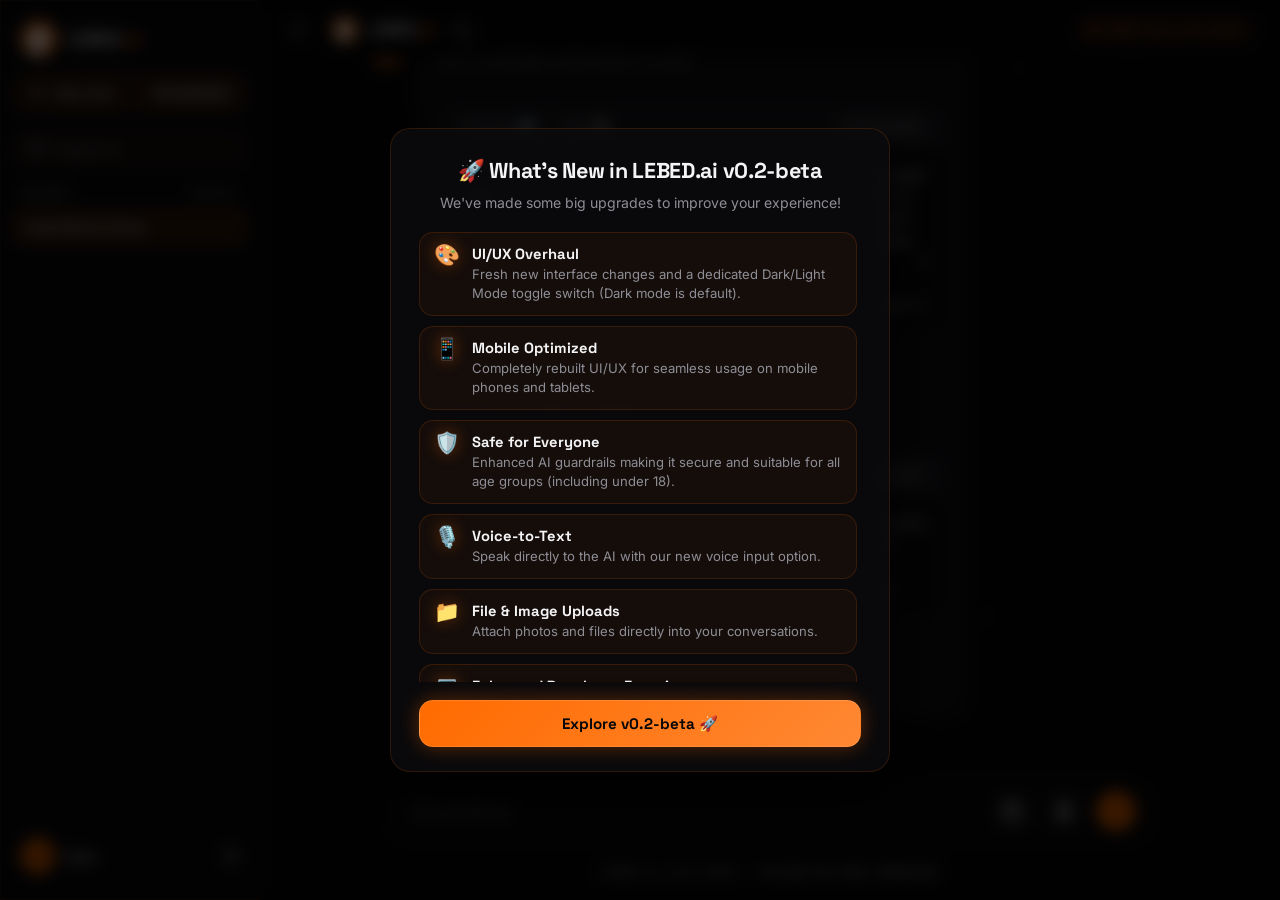
==== commit 51850028: "Update index.html" ====
--- a/index.html
+++ b/index.html
@@ -1,16 +1,41 @@
+<!DOCTYPE html>
+<html lang="en">
 <!DOCTYPE html>
 <html lang="en">
 <head>
 <meta charset="UTF-8">
 <meta name="viewport" content="width=device-width, initial-scale=1.0, maximum-scale=1.0, user-scalable=no">
 <meta http-equiv="Content-Security-Policy" content="upgrade-insecure-requests">
-<title>LEBED.ai v0.2-beta — Founded By Omar Mahmoudi</title>
+
+<!-- 1. SEO Primary Meta Tags (L-Google) -->
+<title>LEBED.ai v0.2-beta — Founded By Omar Mahmoud</title>
+<meta name="title" content="LEBED.ai v0.2-beta — Founded By Omar Mahmoud">
+<meta name="description" content="LEBED.ai is a next-gen AI assistant powered by LEBED Core, founded by Omar Mahmoud. Chat, generate code, and solve complex problems seamlessly.">
+<meta name="keywords" content="LEBED, LEBED.ai, Omar Mahmoud, AI Tunisia, AI Chatbot, LEBED Core, Artificial Intelligence">
+<meta name="author" content="Omar Mahmoud">
+<meta name="robots" content="index, follow">
+<link rel="canonical" href="https://lebedai.online/">
+
+<!-- 2. Open Graph / Facebook / WhatsApp -->
+<meta property="og:type" content="website">
+<meta property="og:url" content="https://lebedai.online/">
+<meta property="og:title" content="LEBED.ai v0.2-beta — Founded By Omar Mahmoud">
+<meta property="og:description" content="Next-gen AI interface powered by LEBED Core. Founded by Omar Mahmoud.">
+<meta property="og:image" content="https://lebedai.online/logo%20pref.png">
+
+<!-- 3. Twitter Preview -->
+<meta property="twitter:card" content="summary_large_image">
+<meta property="twitter:url" content="https://lebedai.online/">
+<meta property="twitter:title" content="LEBED.ai v0.2-beta — Founded By Omar Mahmoud">
+<meta property="twitter:description" content="Next-gen AI interface powered by LEBED Core. Founded by Omar Mahmoud.">
+<meta property="twitter:image" content="https://lebedai.online/logo%20pref.png">
+
+<!-- Fonts & Stylesheets -->
 <link rel="preconnect" href="https://fonts.googleapis.com">
 <link href="https://fonts.googleapis.com/css2?family=Cinzel:wght@700&family=Inter:wght@400;500;600&family=JetBrains+Mono:wght@400;500;700&family=Orbitron:wght@700&family=Press+Start+2P&family=Space+Grotesk:wght@500;600;700&display=swap" rel="stylesheet">
 <link rel="stylesheet" href="styles.css">
 <link rel="icon" type="image/png" href="logo pref.png">
 </head>
-  
 <body>
 
 <canvas id="canvas-bg"></canvas>
@@ -321,4 +346,4 @@
 <script src="script.js"></script>
 
 </body>
-</html>+</html>
--- a/styles.css
+++ b/styles.css
@@ -208,10 +208,13 @@
 
 html, body {
   height: 100%;
+  width: 100%;
+  max-width: 100%;
   background: var(--bg);
   color: var(--text);
   font-family: var(--body);
   overflow: hidden;
+  overflow-x: hidden;
 }
 
 #canvas-bg {
@@ -896,11 +899,13 @@
 
 .chat-container { width: 100%; max-width: 800px; display: flex; flex-direction: column; gap: 24px; margin: auto 0; }
 
-.hero-greeting { 
-  text-align: center; 
+.hero-greeting {
+  text-align: center;
   display: flex;
   flex-direction: column;
   align-items: center;
+  width: 100%;
+  max-width: 100%;
 }
 
 .typewriter-title {
@@ -909,10 +914,14 @@
   margin-bottom: 12px;
   letter-spacing: -0.5px;
   display: inline-flex;
+  flex-wrap: wrap;
   align-items: center;
   justify-content: center;
   color: var(--text);
   min-height: 1.2em;
+  max-width: 100%;
+  overflow-wrap: break-word;
+  padding: 0 8px;
 }
 
 .hero-greeting p { 
@@ -967,9 +976,21 @@
 
 .message-list { display: flex; flex-direction: column; gap: 22px; width: 100%; padding-bottom: 20px; }
 
-.msg-row { display: flex; gap: 12px; max-width: 88%; position: relative; }
+.msg-row { display: flex; gap: 12px; max-width: 88%; position: relative; min-width: 0; }
 .msg-row.user { align-self: flex-end; flex-direction: row-reverse; }
 .msg-row.ai { align-self: flex-start; }
+
+/* Flex/grid children default to min-width:auto, which lets long unbroken
+   content (like code) force the container wider than the viewport instead
+   of shrinking. This chain is what actually stops mobile overflow. */
+.msg-content,
+.bubble,
+.code-block-wrapper,
+.code-body,
+.code-body pre,
+.code-body pre code {
+  min-width: 0;
+}
 
 .avatar {
   width: 34px; height: 34px; border-radius: 10px;
@@ -1039,7 +1060,7 @@
 }
 
 .prompt-input {
-  flex: 1; background: transparent; border: none; outline: none;
+  flex: 1; min-width: 0; background: transparent; border: none; outline: none;
   color: var(--text); font-family: var(--body); font-size: 1rem;
 }
 
@@ -1173,6 +1194,8 @@
   font-size: 0.75rem;
   color: var(--muted);
   margin-top: 15px;
+  max-width: 100%;
+  overflow-wrap: break-word;
   background: linear-gradient(90deg, #8E8E96 0%, #FFFFFF 50%, #8E8E96 100%);
   background-size: 200% 100%;
   -webkit-background-clip: text;
@@ -1292,6 +1315,8 @@
   transition: border-color 0.2s ease, box-shadow 0.2s ease;
   font-family: 'JetBrains Mono', 'Fira Code', monospace;
   width: 100%;
+  max-width: 100%;
+  box-sizing: border-box;
 }
 
 .code-block-wrapper:hover {
@@ -1370,9 +1395,11 @@
 .code-body {
   padding: 16px 18px;
   overflow-x: auto;
+  max-width: 100%;
   background: var(--code-bg);
   scrollbar-width: thin;
   scrollbar-color: #f76907 #1e1e26;
+  -webkit-overflow-scrolling: touch;
 }
 
 .code-body::-webkit-scrollbar {
@@ -1401,15 +1428,19 @@
   color: var(--text);
   white-space: pre-wrap;
   word-break: break-word;
+  overflow-wrap: anywhere;
+  max-width: 100%;
 }
 
 .code-body pre code {
+  display: block;
   font-family: inherit;
   font-size: inherit;
   color: inherit;
   background: transparent;
   padding: 0;
   border: none;
+  max-width: 100%;
 }
 
 /* Syntax highlighting */
@@ -1464,7 +1495,9 @@
   .bubble { padding: 12px 14px; font-size: 0.92rem; }
 
   .input-wrapper { padding: 0 12px 14px 12px; }
-  .prompt-box { padding: 8px 10px 8px 16px; }
+  .prompt-box { padding: 8px 10px 8px 16px; gap: 8px; }
+
+  .typewriter-title { padding: 0 4px; }
 
   .modal-card { max-width: 92vw; padding: 18px; }
 
@@ -1565,6 +1598,12 @@
     padding: 10px 18px;
     font-size: 0.85rem;
   }
+}
+
+@media (max-width: 380px) {
+  .action-btn { width: 34px; height: 34px; }
+  .prompt-box { gap: 6px; padding: 8px 8px 8px 14px; }
+  .prompt-input { font-size: 0.92rem; }
 }
 
 /* ===== CHANGELOG MODAL (What's New) ===== */
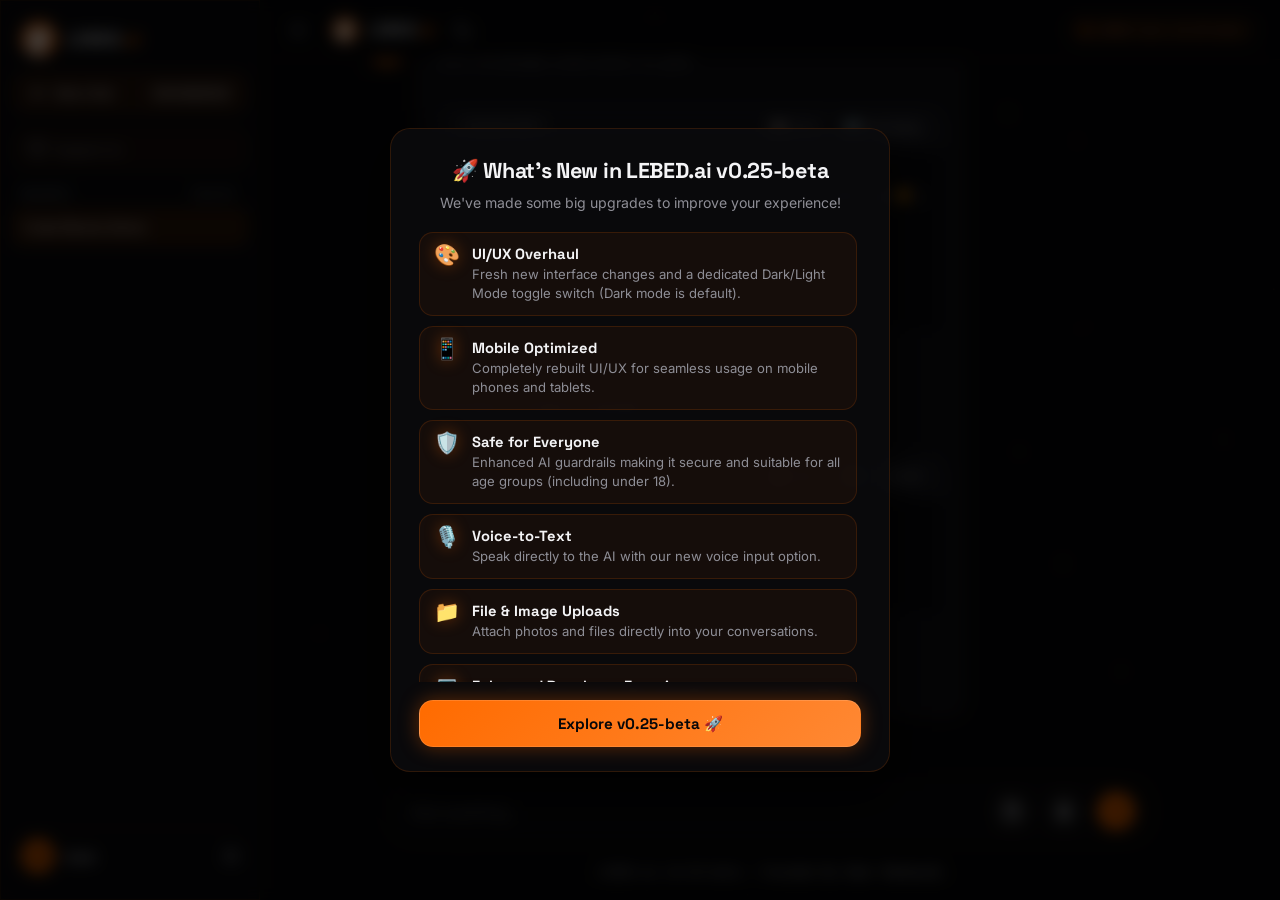
==== commit 09bc4849: "Add files via upload" ====
--- a/index.html
+++ b/index.html
@@ -1,5 +1,3 @@
-<!DOCTYPE html>
-<html lang="en">
 <!DOCTYPE html>
 <html lang="en">
 <head>
@@ -8,26 +6,26 @@
 <meta http-equiv="Content-Security-Policy" content="upgrade-insecure-requests">
 
 <!-- 1. SEO Primary Meta Tags (L-Google) -->
-<title>LEBED.ai v0.2-beta — Founded By Omar Mahmoud</title>
-<meta name="title" content="LEBED.ai v0.2-beta — Founded By Omar Mahmoud">
-<meta name="description" content="LEBED.ai is a next-gen AI assistant powered by LEBED Core, founded by Omar Mahmoud. Chat, generate code, and solve complex problems seamlessly.">
-<meta name="keywords" content="LEBED, LEBED.ai, Omar Mahmoud, AI Tunisia, AI Chatbot, LEBED Core, Artificial Intelligence">
-<meta name="author" content="Omar Mahmoud">
+<title>LEBED.ai v0.25-beta — Founded By Omar Mahmoudi</title>
+<meta name="title" content="LEBED.ai v0.25-beta — Founded By Omar Mahmoudi">
+<meta name="description" content="LEBED.ai is a next-gen AI assistant powered by LEBED Core, founded by Omar Mahmoudi. Chat, generate code, and solve complex problems seamlessly.">
+<meta name="keywords" content="LEBED, LEBED.ai, Omar Mahmoudi, AI Tunisia, AI Chatbot, LEBED Core, Artificial Intelligence">
+<meta name="author" content="Omar Mahmoudi">
 <meta name="robots" content="index, follow">
 <link rel="canonical" href="https://lebedai.online/">
 
 <!-- 2. Open Graph / Facebook / WhatsApp -->
 <meta property="og:type" content="website">
 <meta property="og:url" content="https://lebedai.online/">
-<meta property="og:title" content="LEBED.ai v0.2-beta — Founded By Omar Mahmoud">
-<meta property="og:description" content="Next-gen AI interface powered by LEBED Core. Founded by Omar Mahmoud.">
+<meta property="og:title" content="LEBED.ai v0.25-beta — Founded By Omar Mahmoudi">
+<meta property="og:description" content="Next-gen AI interface powered by LEBED Core. Founded by Omar Mahmoudi.">
 <meta property="og:image" content="https://lebedai.online/logo%20pref.png">
 
 <!-- 3. Twitter Preview -->
 <meta property="twitter:card" content="summary_large_image">
 <meta property="twitter:url" content="https://lebedai.online/">
-<meta property="twitter:title" content="LEBED.ai v0.2-beta — Founded By Omar Mahmoud">
-<meta property="twitter:description" content="Next-gen AI interface powered by LEBED Core. Founded by Omar Mahmoud.">
+<meta property="twitter:title" content="LEBED.ai v0.25-beta — Founded By Omar Mahmoudi">
+<meta property="twitter:description" content="Next-gen AI interface powered by LEBED Core. Founded by Omar Mahmoudi.">
 <meta property="twitter:image" content="https://lebedai.online/logo%20pref.png">
 
 <!-- Fonts & Stylesheets -->
@@ -40,6 +38,13 @@
 
 <canvas id="canvas-bg"></canvas>
 
+<div class="drop-zone-overlay" id="dropZoneOverlay">
+  <div class="drop-zone-message">
+    <svg width="40" height="40" fill="none" stroke="currentColor" stroke-width="2" viewBox="0 0 24 24"><path d="M21 15v4a2 2 0 01-2 2H5a2 2 0 01-2-2v-4"/><polyline points="17 8 12 3 7 8"/><line x1="12" y1="3" x2="12" y2="15"/></svg>
+    <span>Drop files to attach</span>
+  </div>
+</div>
+
 <div class="app-layout">
   
   <aside class="sidebar">
@@ -102,7 +107,7 @@
 
       <div class="status-badge">
         <span class="status-dot"></span>
-        <span>LEBED Core v0.2-beta</span>
+        <span>LEBED Core v0.25-beta</span>
       </div>
     </header>
 
@@ -125,7 +130,7 @@
 
     <div class="input-wrapper">
       <div class="prompt-box">
-        <input type="text" id="userInput" class="prompt-input" placeholder="Ask anything..." autocomplete="off">
+        <input type="text" id="userInput" class="prompt-input" placeholder="Ask anything..." autocomplete="off" dir="auto">
         
         <button class="action-btn file-btn" id="fileBtn" title="Upload files">
           <svg width="18" height="18" fill="none" stroke="currentColor" stroke-width="2.5" viewBox="0 0 24 24">
@@ -147,7 +152,7 @@
         ⚠ No API key configured — click the <strong>⚙</strong> icon next to your profile (bottom-left) to add your endpoint, key, and model.
       </div>
       <div class="input-footer">
-        LEBED.ai v0.2-beta — Founded By Omar Mahmoudi
+        LEBED.ai v0.25-beta — Founded By Omar Mahmoudi
       </div>
     </div>
   </main>
@@ -273,7 +278,7 @@
 <div class="modal-overlay" id="changelogModal">
   <div class="modal-card changelog-modal-card">
     <div class="changelog-header">
-      <div class="changelog-title">🚀 What's New in LEBED.ai v0.2-beta</div>
+      <div class="changelog-title">🚀 What's New in LEBED.ai v0.25-beta</div>
       <p class="changelog-subtitle">We've made some big upgrades to improve your experience!</p>
     </div>
     <div class="modal-body changelog-body">
@@ -330,7 +335,7 @@
       </ul>
     </div>
     <div class="modal-footer changelog-footer">
-      <button class="btn btn-save changelog-btn" id="changelogCloseBtn">Explore v0.2-beta 🚀</button>
+      <button class="btn btn-save changelog-btn" id="changelogCloseBtn">Explore v0.25-beta 🚀</button>
     </div>
   </div>
 </div>
--- a/styles.css
+++ b/styles.css
@@ -226,8 +226,17 @@
 
 .app-layout {
   display: flex;
-  height: 100vh;
-  width: 100vw;
+  /* 100vh on mobile Safari/Chrome is measured against the viewport with
+     the address bar hidden, so the layout ends up taller than what's
+     actually visible — combined with overflow:hidden on <body>, the
+     bottom of the UI (the input box) becomes unreachable. Each line
+     below is only applied if the browser understands it; unsupported
+     units make the whole declaration invalid and get skipped, so the
+     last one a given browser understands wins. */
+  height: 100vh;                          /* old-browser fallback */
+  height: calc(var(--vh, 1vh) * 100);     /* JS-corrected fallback, see script.js */
+  height: 100dvh;                         /* modern browsers: real visible height */
+  width: 100%;
   position: relative;
   z-index: 1;
 }
@@ -865,7 +874,10 @@
 .user-name { font-size: 0.88rem; font-weight: 500; white-space: nowrap; overflow: hidden; text-overflow: ellipsis; }
 
 .main-workspace {
-  flex: 1; display: flex; flex-direction: column; height: 100vh; position: relative;
+  flex: 1; display: flex; flex-direction: column; position: relative;
+  height: 100vh;
+  height: calc(var(--vh, 1vh) * 100);
+  height: 100dvh;
 }
 
 header {
@@ -1252,6 +1264,19 @@
   background: rgba(255,255,255,0.04); border: 1px solid var(--card-border);
   border-radius: 10px; padding: 10px 14px; color: var(--text); font-family: var(--mono); font-size: 0.88rem; outline: none;
 }
+
+/* iOS Safari force-zooms the whole page on focus for any input/textarea
+   rendering text smaller than 16px — it ignores user-scalable=no for this
+   specific case. Below 768px we guarantee every text field is at least
+   16px so focusing an input never triggers that zoom. */
+@media (max-width: 768px) {
+  .form-input,
+  .prompt-input,
+  input[type="text"],
+  input[type="password"] {
+    font-size: 16px !important;
+  }
+}
 .form-input:focus { border-color: var(--primary); }
 
 .modal-footer { display: flex; justify-content: flex-end; gap: 10px; }
@@ -1305,8 +1330,54 @@
   pointer-events: none;
 }
 
+/* ===== DRAG & DROP FILE OVERLAY ===== */
+.drop-zone-overlay {
+  position: fixed;
+  inset: 0;
+  z-index: 10001;
+  display: none;
+  align-items: center;
+  justify-content: center;
+  background: rgba(7, 7, 9, 0.72);
+  backdrop-filter: blur(4px);
+  pointer-events: none;
+}
+
+.drop-zone-overlay.active {
+  display: flex;
+}
+
+.drop-zone-message {
+  display: flex;
+  flex-direction: column;
+  align-items: center;
+  gap: 10px;
+  padding: 36px 48px;
+  border: 2px dashed var(--primary);
+  border-radius: 20px;
+  background: var(--card);
+  color: var(--text);
+  font-family: var(--display);
+  font-weight: 600;
+  font-size: 1.05rem;
+}
+
+.drop-zone-message svg {
+  color: var(--primary);
+}
+
 /* ===== CODE BLOCK COMPONENT ===== */
+/* .bubble sets direction:rtl + unicode-bidi:plaintext so mixed Arabic/
+   French/English chat text auto-aligns correctly. That direction inherits
+   into anything nested inside it — including code blocks — which is what
+   was scrambling code alignment (indentation, punctuation, and line order
+   getting reshuffled by the bidi algorithm). Code must always be LTR
+   regardless of the language of the surrounding message, so we pin it
+   explicitly and isolate it from the parent's bidi context. */
 .code-block-wrapper {
+  direction: ltr;
+  unicode-bidi: isolate;
+  text-align: left;
   margin: 12px 0;
   border-radius: 14px;
   overflow: hidden;
@@ -1461,7 +1532,10 @@
   .sidebar {
     position: fixed !important;
     top: 0;
-    left: -280px; width: 280px !important;  height: 100vh;
+    left: -280px; width: 280px !important;
+    height: 100vh;
+    height: calc(var(--vh, 1vh) * 100);
+    height: 100dvh;
     z-index: 9999; transition: left 0.3s ease-in-out; box-shadow: 2px 0 20px rgba(0, 0, 0, 0.6); padding: 16px 12px !important;
   }
 
@@ -1603,7 +1677,8 @@
 @media (max-width: 380px) {
   .action-btn { width: 34px; height: 34px; }
   .prompt-box { gap: 6px; padding: 8px 8px 8px 14px; }
-  .prompt-input { font-size: 0.92rem; }
+  /* font-size stays at 16px (set in the 768px breakpoint above) to avoid
+     iOS Safari's auto-zoom-on-focus behavior on small screens. */
 }
 
 /* ===== CHANGELOG MODAL (What's New) ===== */
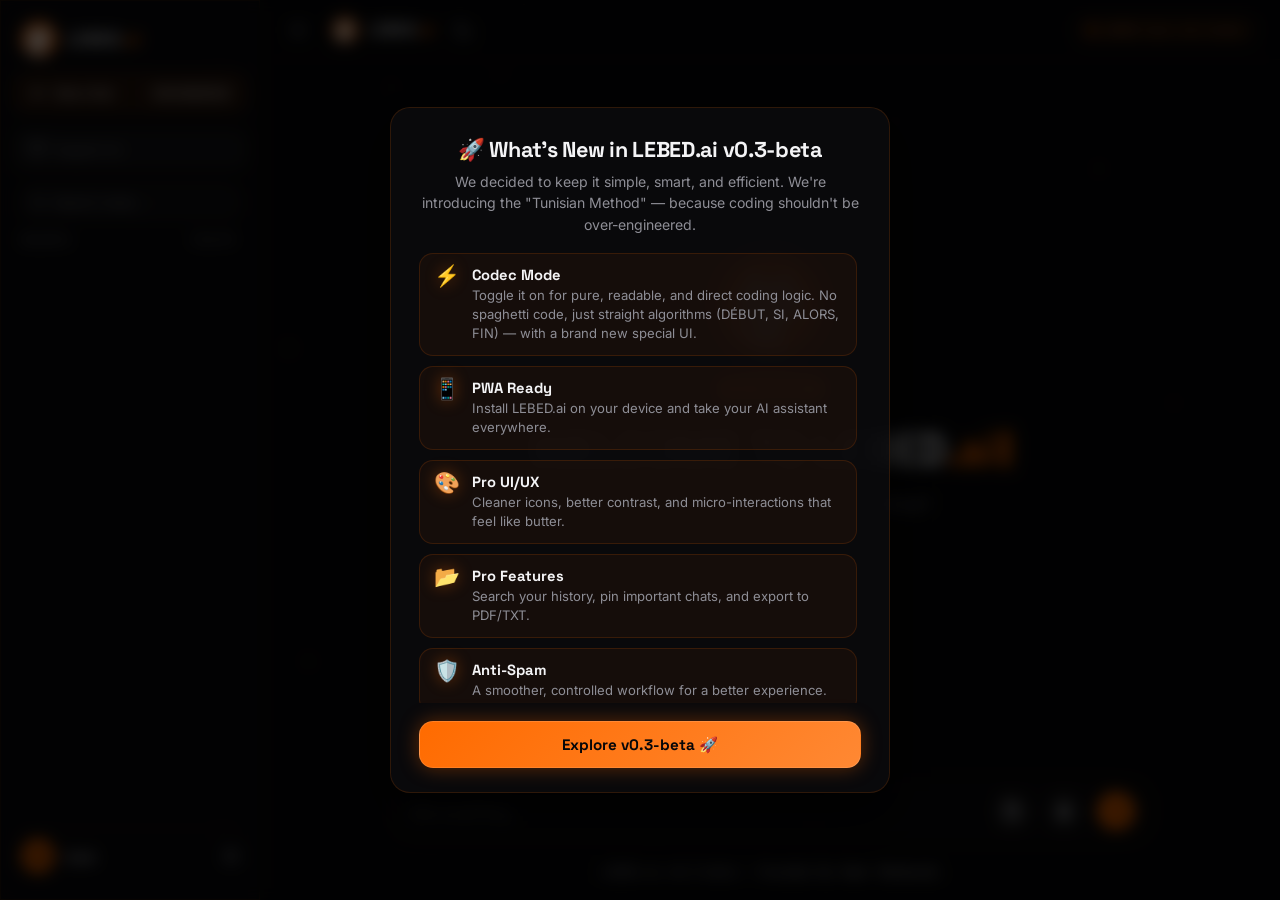
==== commit e152107b: "Add files via upload" ====
--- a/index.html
+++ b/index.html
@@ -6,8 +6,8 @@
 <meta http-equiv="Content-Security-Policy" content="upgrade-insecure-requests">
 
 <!-- 1. SEO Primary Meta Tags (L-Google) -->
-<title>LEBED.ai v0.25-beta — Founded By Omar Mahmoudi</title>
-<meta name="title" content="LEBED.ai v0.25-beta — Founded By Omar Mahmoudi">
+<title>LEBED.ai v0.3-beta — Founded By Omar Mahmoudi</title>
+<meta name="title" content="LEBED.ai v0.3-beta — Founded By Omar Mahmoudi">
 <meta name="description" content="LEBED.ai is a next-gen AI assistant powered by LEBED Core, founded by Omar Mahmoudi. Chat, generate code, and solve complex problems seamlessly.">
 <meta name="keywords" content="LEBED, LEBED.ai, Omar Mahmoudi, AI Tunisia, AI Chatbot, LEBED Core, Artificial Intelligence">
 <meta name="author" content="Omar Mahmoudi">
@@ -17,14 +17,14 @@
 <!-- 2. Open Graph / Facebook / WhatsApp -->
 <meta property="og:type" content="website">
 <meta property="og:url" content="https://lebedai.online/">
-<meta property="og:title" content="LEBED.ai v0.25-beta — Founded By Omar Mahmoudi">
+<meta property="og:title" content="LEBED.ai v0.3-beta — Founded By Omar Mahmoudi">
 <meta property="og:description" content="Next-gen AI interface powered by LEBED Core. Founded by Omar Mahmoudi.">
 <meta property="og:image" content="https://lebedai.online/logo%20pref.png">
 
 <!-- 3. Twitter Preview -->
 <meta property="twitter:card" content="summary_large_image">
 <meta property="twitter:url" content="https://lebedai.online/">
-<meta property="twitter:title" content="LEBED.ai v0.25-beta — Founded By Omar Mahmoudi">
+<meta property="twitter:title" content="LEBED.ai v0.3-beta — Founded By Omar Mahmoudi">
 <meta property="twitter:description" content="Next-gen AI interface powered by LEBED Core. Founded by Omar Mahmoudi.">
 <meta property="twitter:image" content="https://lebedai.online/logo%20pref.png">
 
@@ -32,7 +32,15 @@
 <link rel="preconnect" href="https://fonts.googleapis.com">
 <link href="https://fonts.googleapis.com/css2?family=Cinzel:wght@700&family=Inter:wght@400;500;600&family=JetBrains+Mono:wght@400;500;700&family=Orbitron:wght@700&family=Press+Start+2P&family=Space+Grotesk:wght@500;600;700&display=swap" rel="stylesheet">
 <link rel="stylesheet" href="styles.css">
-<link rel="icon" type="image/png" href="logo pref.png">
+<link rel="icon" type="image/png" href="logo-orange.png">
+
+<!-- ===== PWA ===== -->
+<link rel="manifest" href="manifest.json">
+<meta name="theme-color" content="#FF6B00">
+<link rel="apple-touch-icon" href="logo-orange.png">
+<meta name="apple-mobile-web-app-capable" content="yes">
+<meta name="apple-mobile-web-app-status-bar-style" content="black-translucent">
+<meta name="apple-mobile-web-app-title" content="LEBED.ai">
 </head>
 <body>
 
@@ -51,7 +59,7 @@
     <div class="sidebar-header">
       <div class="brand">
         <div class="logo-core">
-          <img src="logo pref.png" alt="LEBED.ai" class="pixel-logo">
+          <img src="logo-orange.png" alt="LEBED.ai" class="pixel-logo dynamic-logo" data-logo-default="logo-orange.png" data-logo-codec="logo-blue.png">
         </div>
         <div class="brand-title">LEBED<span>.ai</span></div>
       </div>
@@ -61,6 +69,7 @@
       <div style="display: flex; align-items: center; gap: 8px;">
         <svg width="18" height="18" fill="none" stroke="currentColor" stroke-width="2.5" viewBox="0 0 24 24"><path d="M12 5v14M5 12h14"></path></svg>
         <span>New chat</span>
+        <span class="cooldown-timer" id="newChatTimer"></span>
       </div>
       <span class="shortcut-tag">Ctrl+Shift+O</span>
     </button>
@@ -71,6 +80,11 @@
         <span>Support Us</span>
       </div>
     </button>
+
+    <div class="chat-search-wrapper">
+      <svg width="15" height="15" fill="none" stroke="currentColor" stroke-width="2" viewBox="0 0 24 24" class="chat-search-icon"><circle cx="11" cy="11" r="8"/><line x1="21" y1="21" x2="16.65" y2="16.65"/></svg>
+      <input type="text" id="chatSearchInput" class="chat-search-input" placeholder="Search chats..." autocomplete="off">
+    </div>
 
     <div class="recents-header">
       <span class="recents-title">Recents</span>
@@ -96,7 +110,7 @@
         </button>
         <!-- Navbar Logo (small) -->
         <div class="navbar-brand">
-          <img src="logo pref.png" alt="LEBED.ai" class="navbar-logo">
+          <img src="logo-orange.png" alt="LEBED.ai" class="navbar-logo dynamic-logo" data-logo-default="logo-orange.png" data-logo-codec="logo-blue.png">
           <span class="navbar-title">LEBED<span>.ai</span></span>
         </div>
         <button id="themeToggle" title="Toggle dark / light mode" style="background:none; border:none; color:var(--muted); cursor:pointer; padding: 4px; display: flex; align-items: center; justify-content: center;">
@@ -105,9 +119,9 @@
         </button>
       </div>
 
-      <div class="status-badge">
+      <div class="status-badge" id="statusBadge">
         <span class="status-dot"></span>
-        <span>LEBED Core v0.25-beta</span>
+        <span id="statusBadgeText">LEBED Core v0.3-beta</span>
       </div>
     </header>
 
@@ -116,19 +130,25 @@
         <div class="hero-greeting" id="heroGreeting">
           <!-- Hero Logo -->
           <div class="hero-logo-container">
-            <img src="logo pref.png" alt="LEBED.ai" class="hero-logo">
+            <img src="logo-orange.png" alt="LEBED.ai" class="hero-logo dynamic-logo" data-logo-default="logo-orange.png" data-logo-codec="logo-blue.png">
             <div class="hero-badge">AI Powered</div>
           </div>
           <div class="typewriter-title">
             <div id="typewriterContainer"></div><span class="cursor"></span>
           </div>
-          <p>How can I assist you :D</p>
+          <p>How may I support your next AI workflow?</p>
         </div>
         <div class="message-list" id="messageList"></div>
       </div>
     </div>
 
     <div class="input-wrapper">
+      <div class="chat-mode-row">
+        <button id="codecToggleBtn" class="codec-toggle-btn" title="Codec Mode — Senior Coding Assistant persona for this chat">
+          <svg width="15" height="15" fill="none" stroke="currentColor" stroke-width="2.2" viewBox="0 0 24 24"><polyline points="16 18 22 12 16 6"></polyline><polyline points="8 6 2 12 8 18"></polyline></svg>
+          <span>Codec</span>
+        </button>
+      </div>
       <div class="prompt-box">
         <input type="text" id="userInput" class="prompt-input" placeholder="Ask anything..." autocomplete="off" dir="auto">
         
@@ -152,7 +172,7 @@
         ⚠ No API key configured — click the <strong>⚙</strong> icon next to your profile (bottom-left) to add your endpoint, key, and model.
       </div>
       <div class="input-footer">
-        LEBED.ai v0.25-beta — Founded By Omar Mahmoudi
+        LEBED.ai v0.3-beta — Founded By Omar Mahmoudi
       </div>
     </div>
   </main>
@@ -278,64 +298,51 @@
 <div class="modal-overlay" id="changelogModal">
   <div class="modal-card changelog-modal-card">
     <div class="changelog-header">
-      <div class="changelog-title">🚀 What's New in LEBED.ai v0.25-beta</div>
-      <p class="changelog-subtitle">We've made some big upgrades to improve your experience!</p>
+      <div class="changelog-title">🚀 What's New in LEBED.ai v0.3-beta</div>
+      <p class="changelog-subtitle">We decided to keep it simple, smart, and efficient. We're introducing the "Tunisian Method" — because coding shouldn't be over-engineered.</p>
     </div>
     <div class="modal-body changelog-body">
       <ul class="changelog-list">
         <li>
+          <span class="changelog-icon">⚡</span>
+          <div class="changelog-text">
+            <strong>Codec Mode</strong>
+            <span>Toggle it on for pure, readable, and direct coding logic. No spaghetti code, just straight algorithms (DÉBUT, SI, ALORS, FIN) — with a brand new special UI.</span>
+          </div>
+        </li>
+        <li>
+          <span class="changelog-icon">📱</span>
+          <div class="changelog-text">
+            <strong>PWA Ready</strong>
+            <span>Install LEBED.ai on your device and take your AI assistant everywhere.</span>
+          </div>
+        </li>
+        <li>
           <span class="changelog-icon">🎨</span>
           <div class="changelog-text">
-            <strong>UI/UX Overhaul</strong>
-            <span>Fresh new interface changes and a dedicated Dark/Light Mode toggle switch (Dark mode is default).</span>
-          </div>
-        </li>
-        <li>
-          <span class="changelog-icon">📱</span>
-          <div class="changelog-text">
-            <strong>Mobile Optimized</strong>
-            <span>Completely rebuilt UI/UX for seamless usage on mobile phones and tablets.</span>
+            <strong>Pro UI/UX</strong>
+            <span>Cleaner icons, better contrast, and micro-interactions that feel like butter.</span>
+          </div>
+        </li>
+        <li>
+          <span class="changelog-icon">📂</span>
+          <div class="changelog-text">
+            <strong>Pro Features</strong>
+            <span>Search your history, pin important chats, and export to PDF/TXT.</span>
           </div>
         </li>
         <li>
           <span class="changelog-icon">🛡️</span>
           <div class="changelog-text">
-            <strong>Safe for Everyone</strong>
-            <span>Enhanced AI guardrails making it secure and suitable for all age groups (including under 18).</span>
-          </div>
-        </li>
-        <li>
-          <span class="changelog-icon">🎙️</span>
-          <div class="changelog-text">
-            <strong>Voice-to-Text</strong>
-            <span>Speak directly to the AI with our new voice input option.</span>
-          </div>
-        </li>
-        <li>
-          <span class="changelog-icon">📁</span>
-          <div class="changelog-text">
-            <strong>File &amp; Image Uploads</strong>
-            <span>Attach photos and files directly into your conversations.</span>
-          </div>
-        </li>
-        <li>
-          <span class="changelog-icon">💻</span>
-          <div class="changelog-text">
-            <strong>Enhanced Developer Experience</strong>
-            <span>Improved code block formatting with custom syntax highlighting and 1-click Direct Copy buttons.</span>
-          </div>
-        </li>
-        <li>
-          <span class="changelog-icon">☕</span>
-          <div class="changelog-text">
-            <strong>Support the Project</strong>
-            <span>Added a dedicated Support/Donate option for USD &amp; TND to help keep LEBED.ai running!</span>
+            <strong>Anti-Spam</strong>
+            <span>A smoother, controlled workflow for a better experience.</span>
           </div>
         </li>
       </ul>
+      <p class="changelog-outro">The interface is cleaner, the logic is sharper, and the experience is faster.</p>
     </div>
     <div class="modal-footer changelog-footer">
-      <button class="btn btn-save changelog-btn" id="changelogCloseBtn">Explore v0.25-beta 🚀</button>
+      <button class="btn btn-save changelog-btn" id="changelogCloseBtn">Explore v0.3-beta 🚀</button>
     </div>
   </div>
 </div>
--- a/styles.css
+++ b/styles.css
@@ -6,10 +6,29 @@
   --primary: #FF6B00;
   --primary-light: #FF8833;
   --primary-glow: rgba(255, 107, 0, 0.35);
+  --accent-color: #FF6B00;
+  --accent-light: #FF8833;
+  --accent-glow: rgba(255, 107, 0, 0.35);
+  --accent-soft: rgba(255, 107, 0, 0.08);
+  --accent-bg: rgba(255, 107, 0, 0.12);
+  --accent-border: rgba(255, 107, 0, 0.15);
+  --accent-border-strong: rgba(255, 107, 0, 0.3);
+  --accent-border-hover: rgba(255, 107, 0, 0.35);
+  --focus-glow: rgba(255, 107, 0, 0.15);
+  --user-bubble-bg: rgba(255, 107, 0, 0.12);
+  --user-bubble-border: rgba(255, 107, 0, 0.3);
+  --active-item-bg: rgba(255, 107, 0, 0.15);
+  --active-item-border: rgba(255, 107, 0, 0.3);
+  --hover-bg: rgba(255, 107, 0, 0.08);
+  --promo-bg: rgba(255, 107, 0, 0.05);
   --text: #F4F4F6;
   --muted: #8E8E96;
   --danger: #FF4D4D;
   --success: #00C853;
+  --logo-color: #FF6B00;
+  --button-bg: var(--accent-color);
+  --button-bg-hover: rgba(255, 107, 0, 0.12);
+  --border-color: var(--accent-border);
   --mono: 'JetBrains Mono', monospace;
   --display: 'Space Grotesk', sans-serif;
   --body: 'Inter', sans-serif;
@@ -21,7 +40,12 @@
   --code-header-bg: #18181e;
 }
 
-* { margin: 0; padding: 0; box-sizing: border-box; }
+* {
+  margin: 0;
+  padding: 0;
+  box-sizing: border-box;
+  transition: color 0.3s ease, background-color 0.3s ease, border-color 0.3s ease, box-shadow 0.3s ease;
+}
 
 /* ============================================================
    LIGHT MODE — premium off-white / glassmorphism palette
@@ -41,6 +65,20 @@
   --primary-light: #FF9433;
   --primary-glow: rgba(255, 111, 0, 0.28);
   --primary-soft: rgba(255, 111, 0, 0.08); /* subtle highlight fill */
+  --accent-color: #FF6F00;
+  --accent-light: #FF9433;
+  --accent-glow: rgba(255, 111, 0, 0.28);
+  --accent-soft: rgba(255, 111, 0, 0.08);
+  --accent-bg: rgba(255, 111, 0, 0.08);
+  --accent-border: rgba(255, 111, 0, 0.22);
+  --accent-border-hover: rgba(255, 111, 0, 0.22);
+  --focus-glow: rgba(255, 111, 0, 0.18);
+  --user-bubble-bg: rgba(255, 111, 0, 0.12);
+  --user-bubble-border: rgba(255, 111, 0, 0.3);
+  --active-item-bg: rgba(255, 111, 0, 0.15);
+  --active-item-border: rgba(255, 111, 0, 0.22);
+  --hover-bg: rgba(255, 111, 0, 0.08);
+  --promo-bg: rgba(255, 111, 0, 0.05);
   --glass-bg: rgba(255, 255, 255, 0.68);
   --glass-blur: blur(18px);
   --border-glow: rgba(255, 111, 0, 0.32);
@@ -75,8 +113,8 @@
 }
 
 body.light-mode .msg-row.user .bubble {
-  background: var(--primary-soft);
-  border-color: rgba(255, 111, 0, 0.22);
+  background: var(--accent-soft);
+  border-color: var(--accent-border);
 }
 
 body.light-mode .hero-greeting p {
@@ -91,22 +129,40 @@
 
 /* Buttons: orange fill with a soft glow instead of a hard edge.
    New Chat keeps dark text per request; Save keeps white text. */
-body.light-mode .new-chat-btn,
 body.light-mode .btn-save {
   background: linear-gradient(135deg, var(--primary), var(--primary-light));
   border-color: transparent !important;
   box-shadow: var(--shadow-sm), 0 0 16px var(--primary-glow);
-}
-
+  color: #FFFFFF;
+}
+
+/* New Chat: neutral light surface with high-contrast, near-black text —
+   the accent color is reserved for the hover state so the resting button
+   never reads as low-contrast orange-on-orange. */
 body.light-mode .new-chat-btn {
+  background: rgba(255, 255, 255, 0.9) !important;
+  border: 1px solid rgba(20, 20, 30, 0.1) !important;
   color: #14141A;
-}
-
-body.light-mode .btn-save {
+  box-shadow: var(--shadow-sm);
+}
+
+body.light-mode .new-chat-btn .shortcut-tag {
+  background: rgba(20, 20, 30, 0.06);
+  color: #46464E;
+}
+
+body.light-mode .new-chat-btn:hover {
+  background: var(--primary) !important;
+  border-color: transparent !important;
   color: #FFFFFF;
-}
-
-body.light-mode .new-chat-btn:hover,
+  box-shadow: var(--shadow-md), 0 0 20px var(--primary-glow);
+}
+
+body.light-mode .new-chat-btn:hover .shortcut-tag {
+  background: rgba(255, 255, 255, 0.25);
+  color: #FFFFFF;
+}
+
 body.light-mode .btn-save:hover {
   box-shadow: var(--shadow-md), 0 0 24px var(--primary-glow);
 }
@@ -117,8 +173,8 @@
 }
 
 body.light-mode .history-item.active {
-  background: var(--primary-soft);
-  border-color: rgba(255, 111, 0, 0.22);
+  background: var(--accent-soft);
+  border-color: var(--accent-border);
   box-shadow: var(--shadow-sm);
 }
 
@@ -222,6 +278,22 @@
   inset: 0;
   z-index: 0;
   pointer-events: none;
+  /* Hard ceiling on the visible box size. Some Android in-app WebViews
+     (Instagram/Facebook, worse on Samsung) don't reliably clip a
+     position:fixed element's overflow via an ancestor's overflow-x:hidden,
+     so if canvas.width/height (set in JS from window/document metrics)
+     is ever briefly larger than the true visible viewport, this CSS-level
+     clamp stops that extra width/height from leaking through and shifting
+     the rest of the UI off-screen. --vw/--vh are the JS-corrected values
+     from script.js; the vw/vh fallbacks cover the instant before that JS
+     first runs. */
+  width: 100vw;
+  width: calc(var(--vw, 1vw) * 100);
+  height: 100vh;
+  height: calc(var(--vh, 1vh) * 100);
+  max-width: 100%;
+  max-height: 100%;
+  overflow: hidden;
 }
 
 .app-layout {
@@ -237,8 +309,19 @@
   height: calc(var(--vh, 1vh) * 100);     /* JS-corrected fallback, see script.js */
   height: 100dvh;                         /* modern browsers: real visible height */
   width: 100%;
+  max-width: 100vw;
+  max-width: calc(var(--vw, 1vw) * 100);
   position: relative;
   z-index: 1;
+  overflow-x: hidden;
+}
+
+.main-workspace {
+  overflow-x: hidden;
+}
+
+header {
+  overflow: hidden;
 }
 
 .sidebar, .card, .modal-card, .prompt-box {
@@ -315,7 +398,8 @@
 aside.sidebar.collapsed .support-btn span,
 aside.sidebar.collapsed .history-title,
 aside.sidebar.collapsed .user-name,
-aside.sidebar.collapsed .shortcut-tag {
+aside.sidebar.collapsed .shortcut-tag,
+aside.sidebar.collapsed .cooldown-timer {
   display: none;
 }
 
@@ -477,15 +561,15 @@
 .version-badge {
   font-family: var(--mono);
   font-size: 0.65rem;
-  background: rgba(255, 107, 0, 0.12);
+  background: var(--promo-bg);
   border: 1px solid var(--card-border);
-  color: var(--primary-light);
+  color: var(--accent-light);
   padding: 2px 6px;
   border-radius: 6px;
 }
 
 .new-chat-btn {
-  background: rgba(255, 107, 0, 0.12);
+  background: var(--accent-bg);
   border: 1px solid var(--card-border);
   color: var(--text);
   padding: 10px 14px;
@@ -506,6 +590,21 @@
   box-shadow: 0 0 18px var(--primary-glow);
 }
 
+/* 5s spam-protection cooldown (applied via JS in script.js) */
+.new-chat-btn:disabled,
+.new-chat-btn.cooldown {
+  opacity: 0.5;
+  cursor: not-allowed;
+  pointer-events: none;
+}
+
+.cooldown-timer {
+  font-family: var(--mono);
+  font-size: 0.72rem;
+  color: var(--text);
+  opacity: 0.8;
+}
+
 .shortcut-tag {
   font-family: var(--mono);
   font-size: 0.65rem;
@@ -515,7 +614,7 @@
 }
 
 .support-btn {
-  background: rgba(255, 107, 0, 0.06);
+  background: rgba(255, 255, 255, 0.05);
   border: 1px solid var(--card-border);
   color: var(--muted);
   padding: 10px 14px;
@@ -532,10 +631,10 @@
 }
 
 .support-btn:hover {
-  color: var(--primary-light);
-  border-color: var(--primary);
-  background: rgba(255, 107, 0, 0.1);
-  box-shadow: 0 0 14px var(--primary-glow);
+  color: var(--accent-light);
+  border-color: var(--accent-color);
+  background: rgba(0, 0, 0, 0.08);
+  box-shadow: 0 0 14px var(--accent-glow);
 }
 
 .support-btn svg { flex-shrink: 0; }
@@ -686,8 +785,8 @@
 }
 
 .payment-row:hover {
-  border-color: rgba(255, 107, 0, 0.35);
-  box-shadow: 0 0 14px rgba(255, 107, 0, 0.08);
+  border-color: var(--accent-border-hover);
+  box-shadow: 0 0 14px var(--accent-soft);
 }
 
 .payment-info {
@@ -717,9 +816,9 @@
 
 .copy-payment-btn {
   flex-shrink: 0;
-  background: rgba(255, 107, 0, 0.1);
+  background: var(--accent-bg);
   border: 1px solid var(--card-border);
-  color: var(--primary-light);
+  color: var(--accent-light);
   font-family: var(--body);
   font-size: 0.78rem;
   font-weight: 600;
@@ -760,6 +859,54 @@
 
 body.light-mode .support-tab-btn.active {
   color: #ffffff;
+}
+
+.chat-search-wrapper {
+  position: relative;
+  display: flex;
+  align-items: center;
+  margin: 0 8px 12px 8px;
+}
+
+.chat-search-icon {
+  position: absolute;
+  left: 10px;
+  color: var(--muted);
+  pointer-events: none;
+}
+
+.chat-search-input {
+  width: 100%;
+  background: rgba(255, 255, 255, 0.04);
+  border: 1px solid var(--card-border);
+  border-radius: 10px;
+  padding: 8px 10px 8px 32px;
+  color: var(--text);
+  font-family: var(--body);
+  font-size: 0.82rem;
+  outline: none;
+  transition: border-color 0.2s ease, box-shadow 0.2s ease;
+}
+
+.chat-search-input:focus {
+  border-color: var(--accent-color);
+  box-shadow: 0 0 10px var(--focus-glow);
+}
+
+.chat-search-input::placeholder { color: var(--muted); }
+
+aside.sidebar.collapsed .chat-search-wrapper { display: none; }
+
+.history-empty {
+  color: var(--muted);
+  font-size: 0.78rem;
+  text-align: center;
+  padding: 16px 8px;
+}
+
+body.light-mode .chat-search-input {
+  background: var(--glass-bg);
+  backdrop-filter: var(--glass-blur);
 }
 
 .recents-header {
@@ -813,14 +960,26 @@
   transition: all 0.2s ease;
 }
 
-.history-item.active {
-  background: rgba(255, 107, 0, 0.15);
-  border: 1px solid rgba(255, 107, 0, 0.3);
+..history-item.active {
+  background: var(--active-item-bg);
+  border: 1px solid var(--active-item-border);
   color: #FFF;
 }
 
-.history-item:hover:not(.active) { color: var(--text); background: rgba(255, 107, 0, 0.08); }
+.history-item.pinned {
+  border: 1px solid rgba(255, 107, 0, 0.18);
+}
+
+.history-item:hover:not(.active) { color: var(--text); background: var(--hover-bg); }
 .history-title { white-space: nowrap; overflow: hidden; text-overflow: ellipsis; flex: 1; margin-right: 6px; }
+
+.pin-indicator {
+  display: flex;
+  align-items: center;
+  color: var(--primary);
+  flex-shrink: 0;
+  margin-right: 4px;
+}
 
 .item-menu-btn {
   opacity: 0; background: transparent; border: none; color: var(--muted);
@@ -842,11 +1001,25 @@
 .dropdown-opt {
   background: transparent; border: none; color: var(--text); padding: 6px 10px;
   font-size: 0.78rem; border-radius: 6px; display: flex; align-items: center; gap: 8px;
-  cursor: pointer; width: 100%;
-}
+  cursor: pointer; width: 100%; white-space: nowrap;
+}
+
+.dropdown-opt svg { flex-shrink: 0; }
 
 .dropdown-opt:hover { background: rgba(255,255,255,0.06); }
-.dropdown-opt.delete:hover { background: rgba(255, 77, 77, 0.15); color: var(--danger); }
+
+/* Soft alert-red by default (not just on hover) so Delete visually reads
+   as a distinct, cautionary action at a glance — full red on hover. */
+.dropdown-opt.delete {
+  color: rgba(255, 77, 77, 0.75);
+}
+.dropdown-opt.delete:hover {
+  background: rgba(255, 77, 77, 0.12);
+  color: var(--danger);
+}
+
+body.light-mode .dropdown-menu { color: var(--text); }
+body.light-mode .dropdown-opt:hover { background: rgba(20, 20, 30, 0.05); }
 
 .user-profile {
   display: flex;
@@ -860,7 +1033,7 @@
   transition: background 0.2s;
 }
 
-.user-profile:hover { background: rgba(255, 107, 0, 0.08); }
+.user-profile:hover { background: var(--hover-bg); }
 .user-info { display: flex; align-items: center; gap: 10px; overflow: hidden; }
 
 .user-avatar {
@@ -882,7 +1055,8 @@
 
 header {
   height: 60px; display: flex; align-items: center; justify-content: space-between;
-  padding: 0 24px; border-bottom: 1px solid rgba(255,107,0,0.05);
+  padding: 0 24px; border-bottom: 1px solid var(--promo-bg);
+  transition: border-color 0.25s ease;
 }
 
 .header-actions { 
@@ -892,14 +1066,225 @@
 }
 
 .status-badge {
-  font-family: var(--mono); font-size: 0.72rem; color: var(--primary-light);
-  background: rgba(255, 107, 0, 0.08); border: 1px solid var(--card-border);
+  font-family: var(--mono); font-size: 0.72rem; color: var(--accent-light);
+  background: var(--accent-soft); border: 1px solid var(--card-border);
   padding: 5px 12px; border-radius: 20px; display: flex; align-items: center; gap: 8px;
+  transition: background 0.25s ease, border-color 0.25s ease, color 0.25s ease;
+}
+
+/* ===== CODEC MODE ===== */
+
+/* ===== CODEC MODE POWER-UP ANIMATION ===== */
+/* Full-screen overlay triggered once, right when Codec Mode turns ON,
+   synced with the existing codecst.mp3 sound cue. Pure CSS animation,
+   the JS just appends/removes this node — no layout impact otherwise. */
+.codec-powerup-overlay {
+  position: fixed;
+  inset: 0;
+  z-index: 20000;
+  display: flex;
+  align-items: center;
+  justify-content: center;
+  pointer-events: none;
+  overflow: hidden;
+}
+
+.codec-powerup-flash {
+  position: absolute;
+  inset: 0;
+  background: radial-gradient(circle at center, rgba(0, 200, 255, 0.35) 0%, rgba(0, 200, 255, 0.08) 40%, rgba(0, 200, 255, 0) 70%);
+  animation: codecFlashPulse 0.7s cubic-bezier(0.16, 1, 0.3, 1) forwards;
+}
+
+.codec-powerup-ring {
+  position: absolute;
+  width: 60px;
+  height: 60px;
+  border-radius: 50%;
+  border: 3px solid #00C8FF;
+  box-shadow: 0 0 30px rgba(0, 200, 255, 0.6), inset 0 0 20px rgba(0, 200, 255, 0.4);
+  animation: codecRingExpand 0.8s cubic-bezier(0.16, 1, 0.3, 1) forwards;
+}
+
+.codec-powerup-ring-2 {
+  animation-delay: 0.12s;
+  border-color: #5AD7FF;
+}
+
+@keyframes codecRingExpand {
+  0% {
+    width: 20px;
+    height: 20px;
+    opacity: 1;
+    border-width: 4px;
+  }
+  70% {
+    opacity: 0.6;
+  }
+  100% {
+    width: min(1400px, 220vw);
+    height: min(1400px, 220vw);
+    opacity: 0;
+    border-width: 1px;
+  }
+}
+
+@keyframes codecFlashPulse {
+  0% { opacity: 0; }
+  15% { opacity: 1; }
+  100% { opacity: 0; }
+}
+
+@media (prefers-reduced-motion: reduce) {
+  .codec-powerup-overlay { display: none; }
+}
+
+.chat-mode-row {
+  display: flex;
+  justify-content: flex-start;
+  margin-bottom: 8px;
+  padding: 0 4px;
+}
+
+.codec-toggle-btn {
+  display: flex;
+  align-items: center;
+  gap: 6px;
+  background: rgba(255, 255, 255, 0.05);
+  border: 1px solid var(--card-border);
+  color: var(--muted);
+  font-family: var(--mono);
+  font-size: 0.78rem;
+  font-weight: 600;
+  padding: 6px 12px;
+  border-radius: 20px;
+  cursor: pointer;
+}
+
+.codec-toggle-btn:hover {
+  color: var(--text);
+  border-color: rgba(0, 200, 255, 0.35);
+}
+
+.codec-toggle-btn.active {
+  background: rgba(0, 200, 255, 0.12);
+  border-color: rgba(0, 200, 255, 0.4);
+  color: #00C8FF;
+  box-shadow: 0 0 12px rgba(0, 200, 255, 0.2);
+}
+
+/* Header + status badge shift to a distinct blue accent while Codec Mode
+   is on, so it's obvious at a glance which persona is currently active. */
+header.codec-active {
+  border-bottom-color: rgba(0, 200, 255, 0.18);
+}
+
+.status-badge.codec-active {
+  background: rgba(0, 200, 255, 0.1);
+  border-color: rgba(0, 200, 255, 0.3);
+  color: #00C8FF;
+}
+
+.status-badge.codec-active .status-dot {
+  background: #00C8FF;
+  box-shadow: 0 0 10px #00C8FF;
+}
+
+body.light-mode .codec-toggle-btn {
+  background: rgba(255, 255, 255, 0.7);
+  color: var(--muted);
+}
+
+body.light-mode .codec-toggle-btn.active {
+  background: rgba(0, 160, 220, 0.1);
+  color: #0090C8;
+  border-color: rgba(0, 160, 220, 0.35);
+}
+
+body.light-mode .status-badge.codec-active {
+  background: rgba(0, 160, 220, 0.08);
+  color: #0090C8;
+  border-color: rgba(0, 160, 220, 0.3);
+}
+
+body.light-mode .status-badge.codec-active .status-dot {
+  background: #0090C8;
+  box-shadow: 0 0 8px #0090C8;
+}
+
+/* Codec theme overrides for blue theme mode */
+.codec-theme {
+  --bg: #041C2F;
+  --sidebar-bg: #071927;
+  --card: rgba(8, 24, 43, 0.82);
+  --card-border: rgba(0, 171, 255, 0.18);
+  --primary: #00C8FF;
+  --primary-light: #5AD7FF;
+  --primary-glow: rgba(0, 200, 255, 0.35);
+  --primary-soft: rgba(0, 200, 255, 0.10);
+  --accent-color: #00C8FF;
+  --accent-light: #5AD7FF;
+  --accent-glow: rgba(0, 200, 255, 0.35);
+  --accent-soft: rgba(0, 200, 255, 0.10);
+  --accent-bg: rgba(0, 200, 255, 0.12);
+  --accent-border: rgba(0, 200, 255, 0.15);
+  --accent-border-strong: rgba(0, 200, 255, 0.3);
+  --accent-border-hover: rgba(0, 200, 255, 0.35);
+  --focus-glow: rgba(0, 200, 255, 0.25);
+  --user-bubble-bg: rgba(0, 200, 255, 0.12);
+  --user-bubble-border: rgba(0, 200, 255, 0.3);
+  --active-item-bg: rgba(0, 200, 255, 0.15);
+  --active-item-border: rgba(0, 200, 255, 0.3);
+  --hover-bg: rgba(0, 200, 255, 0.08);
+  --promo-bg: rgba(0, 200, 255, 0.05);
+  --text: #F4FBFF;
+  --muted: #A4D8FF;
+  --border-glow: rgba(0, 200, 255, 0.25);
+  --code-bg: #0C1D2D;
+  --code-border: #17415D;
+  --code-header-bg: #102B3F;
+}
+
+.codec-theme body.light-mode {
+  --bg: #E9F7FF;
+  --sidebar-bg: rgba(255, 255, 255, 0.92);
+  --card: rgba(255, 255, 255, 0.86);
+  --card-border: rgba(0, 152, 219, 0.16);
+  --primary: #009CE6;
+  --primary-light: #4AC3FF;
+  --primary-glow: rgba(0, 156, 230, 0.24);
+  --primary-soft: rgba(0, 156, 230, 0.09);
+  --accent-color: #009CE6;
+  --accent-light: #4AC3FF;
+  --accent-glow: rgba(0, 156, 230, 0.24);
+  --accent-soft: rgba(0, 156, 230, 0.09);
+  --accent-bg: rgba(0, 156, 230, 0.08);
+  --accent-border: rgba(0, 156, 230, 0.14);
+  --accent-border-strong: rgba(0, 156, 230, 0.28);
+  --accent-border-hover: rgba(0, 156, 230, 0.35);
+  --focus-glow: rgba(0, 156, 230, 0.18);
+  --user-bubble-bg: rgba(0, 156, 230, 0.1);
+  --user-bubble-border: rgba(0, 156, 230, 0.3);
+  --active-item-bg: rgba(0, 156, 230, 0.14);
+  --active-item-border: rgba(0, 156, 230, 0.28);
+  --hover-bg: rgba(0, 156, 230, 0.06);
+  --promo-bg: rgba(0, 156, 230, 0.04);
+  --text: #111F2B;
+  --muted: #5A7C98;
+  --border-glow: rgba(0, 156, 230, 0.22);
+  --code-bg: #F1F8FF;
+  --code-border: rgba(0, 92, 132, 0.12);
+  --code-header-bg: #E2F3FF;
+}
+
+
+@media (max-width: 768px) {
+  .chat-mode-row { margin-bottom: 6px; }
 }
 
 .status-dot {
-  width: 6px; height: 6px; background: var(--primary); border-radius: 50%;
-  box-shadow: 0 0 10px var(--primary); animation: blink 1.8s infinite;
+  width: 6px; height: 6px; background: var(--accent-color); border-radius: 50%;
+  box-shadow: 0 0 10px var(--accent-color); animation: blink 1.8s infinite;
 }
 
 @keyframes blink { 0%, 100% { opacity: 1; } 50% { opacity: 0.3; } }
@@ -1029,6 +1414,38 @@
 
 .msg-content { display: flex; flex-direction: column; gap: 4px; }
 .user .msg-content { align-items: flex-end; }
+
+/* ===== IN-CHAT IMAGE THUMBNAILS ===== */
+/* Uploaded images now render as real thumbnails (pulled from IndexedDB)
+   above the text bubble, instead of just a "[Image attached]" text note. */
+.msg-image-thumbs {
+  display: flex;
+  flex-wrap: wrap;
+  gap: 8px;
+  max-width: 100%;
+}
+
+.msg-image-thumb {
+  width: 140px;
+  height: 140px;
+  object-fit: cover;
+  border-radius: 12px;
+  border: 1px solid var(--card-border);
+  cursor: pointer;
+  transition: transform 0.2s ease, box-shadow 0.2s ease;
+}
+
+.msg-image-thumb:hover {
+  transform: scale(1.03);
+  box-shadow: 0 0 14px var(--accent-glow);
+}
+
+@media (max-width: 768px) {
+  .msg-image-thumb {
+    width: 110px;
+    height: 110px;
+  }
+}
 
 .bubble { 
   padding: 14px 18px; 
@@ -1044,17 +1461,27 @@
   text-align: start;
 }
 
-.user .bubble { background: rgba(255, 107, 0, 0.12); border: 1px solid rgba(255, 107, 0, 0.3); border-top-right-radius: 4px; }
+.user .bubble { background: var(--user-bubble-bg); border: 1px solid var(--user-bubble-border); border-top-right-radius: 4px; }
 .ai .bubble { background: var(--card); border: 1px solid var(--card-border); border-top-left-radius: 4px; }
+
+/* Image-only messages (no typed text) shouldn't show an empty bubble
+   box floating above/below the thumbnail — just the image itself. */
+.bubble:empty {
+  display: none;
+  padding: 0;
+  border: none;
+  background: transparent;
+}
 
 .msg-toolbar { display: flex; align-items: center; gap: 8px; opacity: 0; transition: opacity 0.2s; margin-top: 2px; }
 .msg-row:hover .msg-toolbar { opacity: 1; }
 
 .tool-btn {
   background: transparent; border: none; color: var(--muted); cursor: pointer;
-  font-size: 0.75rem; padding: 2px 6px; border-radius: 4px; display: flex; align-items: center; gap: 4px;
+  font-size: 0.75rem; padding: 4px 6px; border-radius: 4px; display: flex; align-items: center; gap: 4px;
 }
 .tool-btn:hover { color: var(--text); background: rgba(255,255,255,0.08); }
+.tool-btn.delete:hover { color: var(--danger); background: rgba(255, 77, 77, 0.12); }
 
 .timestamp { font-family: var(--mono); font-size: 0.65rem; color: var(--muted); }
 
@@ -1067,8 +1494,8 @@
 }
 
 .prompt-box:focus-within {
-  border-color: var(--primary);
-  box-shadow: 0 0 15px rgba(255, 107, 0, 0.15);
+  border-color: var(--accent-color);
+  box-shadow: 0 0 15px var(--focus-glow);
 }
 
 .prompt-input {
@@ -1077,13 +1504,22 @@
 }
 
 .action-btn {
-  background: var(--primary); color: #070709; border: none;
+  background: var(--accent-color); color: #070709; border: none;
   width: 38px; height: 38px; border-radius: 50%; display: flex;
   align-items: center; justify-content: center; cursor: pointer; transition: transform 0.2s, box-shadow 0.2s;
 }
 
-.action-btn:hover { box-shadow: 0 0 12px var(--primary-glow); }
+.action-btn:hover { box-shadow: 0 0 12px var(--accent-glow); }
 .action-btn:active { transform: scale(0.92); }
+
+/* Micro-interaction: brief glow + squeeze-release pulse when a message
+   is sent, so the send button feels responsive rather than static. */
+@keyframes sendPulse {
+  0%   { box-shadow: 0 0 0 0 var(--accent-glow); transform: scale(1); }
+  35%  { box-shadow: 0 0 22px var(--accent-glow); transform: scale(0.88); }
+  100% { box-shadow: 0 0 0 0 rgba(0, 0, 0, 0); transform: scale(1); }
+}
+.action-btn.sent { animation: sendPulse 0.45s ease-out; }
 
 .mic-btn {
   background: rgba(255,255,255,0.06);
@@ -1740,7 +2176,7 @@
   display: flex;
   align-items: flex-start;
   gap: 12px;
-  background: rgba(255, 107, 0, 0.05);
+  background: var(--promo-bg);
   border: 1px solid var(--card-border);
   border-radius: 14px;
   padding: 12px 14px;
@@ -1748,8 +2184,8 @@
 }
 
 .changelog-list li:hover {
-  border-color: rgba(255, 107, 0, 0.3);
-  background: rgba(255, 107, 0, 0.08);
+  border-color: var(--accent-border-strong);
+  background: var(--hover-bg);
   transform: translateX(2px);
 }
 
@@ -1777,6 +2213,15 @@
   font-size: 0.82rem;
   color: var(--muted);
   line-height: 1.45;
+}
+
+.changelog-outro {
+  color: var(--muted);
+  font-size: 0.84rem;
+  line-height: 1.5;
+  text-align: center;
+  padding-top: 6px;
+  font-style: italic;
 }
 
 .changelog-footer {
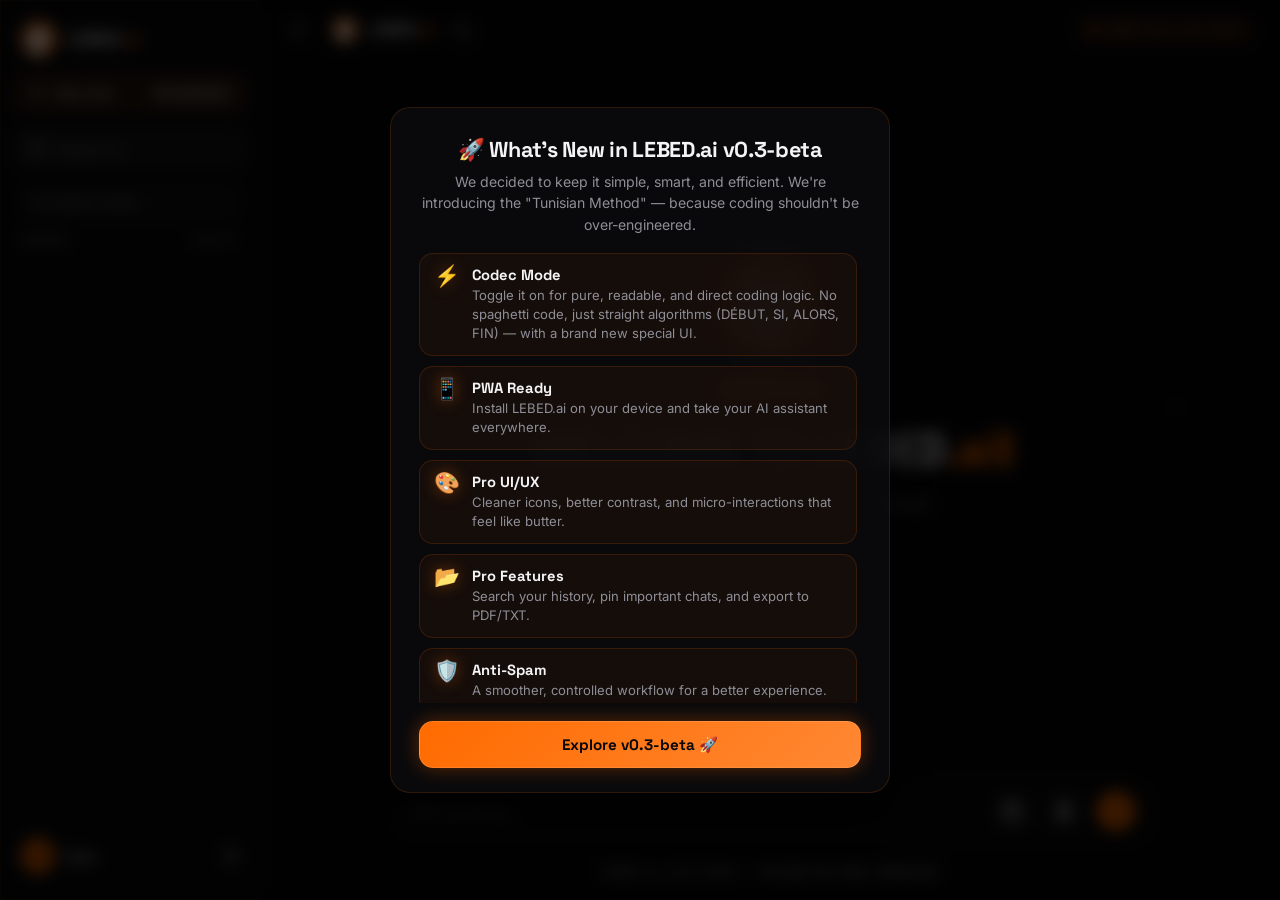
==== commit 7f3cc542: "Add files via upload" ====
--- a/index.html
+++ b/index.html
@@ -32,12 +32,12 @@
 <link rel="preconnect" href="https://fonts.googleapis.com">
 <link href="https://fonts.googleapis.com/css2?family=Cinzel:wght@700&family=Inter:wght@400;500;600&family=JetBrains+Mono:wght@400;500;700&family=Orbitron:wght@700&family=Press+Start+2P&family=Space+Grotesk:wght@500;600;700&display=swap" rel="stylesheet">
 <link rel="stylesheet" href="styles.css">
-<link rel="icon" type="image/png" href="logo-orange.png">
+<link rel="icon" type="image/png" href="logo%20pref.png">
 
 <!-- ===== PWA ===== -->
 <link rel="manifest" href="manifest.json">
 <meta name="theme-color" content="#FF6B00">
-<link rel="apple-touch-icon" href="logo-orange.png">
+<link rel="apple-touch-icon" href="logo%20pref.png">
 <meta name="apple-mobile-web-app-capable" content="yes">
 <meta name="apple-mobile-web-app-status-bar-style" content="black-translucent">
 <meta name="apple-mobile-web-app-title" content="LEBED.ai">
@@ -59,7 +59,7 @@
     <div class="sidebar-header">
       <div class="brand">
         <div class="logo-core">
-          <img src="logo-orange.png" alt="LEBED.ai" class="pixel-logo dynamic-logo" data-logo-default="logo-orange.png" data-logo-codec="logo-blue.png">
+          <img src="logo%20pref.png" alt="LEBED.ai" class="pixel-logo dynamic-logo" data-logo-default="logo%20pref.png" data-logo-codec="logo-blue.png">
         </div>
         <div class="brand-title">LEBED<span>.ai</span></div>
       </div>
@@ -110,7 +110,7 @@
         </button>
         <!-- Navbar Logo (small) -->
         <div class="navbar-brand">
-          <img src="logo-orange.png" alt="LEBED.ai" class="navbar-logo dynamic-logo" data-logo-default="logo-orange.png" data-logo-codec="logo-blue.png">
+          <img src="logo%20pref.png" alt="LEBED.ai" class="navbar-logo dynamic-logo" data-logo-default="logo%20pref.png" data-logo-codec="logo-blue.png">
           <span class="navbar-title">LEBED<span>.ai</span></span>
         </div>
         <button id="themeToggle" title="Toggle dark / light mode" style="background:none; border:none; color:var(--muted); cursor:pointer; padding: 4px; display: flex; align-items: center; justify-content: center;">
@@ -130,7 +130,7 @@
         <div class="hero-greeting" id="heroGreeting">
           <!-- Hero Logo -->
           <div class="hero-logo-container">
-            <img src="logo-orange.png" alt="LEBED.ai" class="hero-logo dynamic-logo" data-logo-default="logo-orange.png" data-logo-codec="logo-blue.png">
+            <img src="logo%20pref.png" alt="LEBED.ai" class="hero-logo dynamic-logo" data-logo-default="logo%20pref.png" data-logo-codec="logo-blue.png">
             <div class="hero-badge">AI Powered</div>
           </div>
           <div class="typewriter-title">
